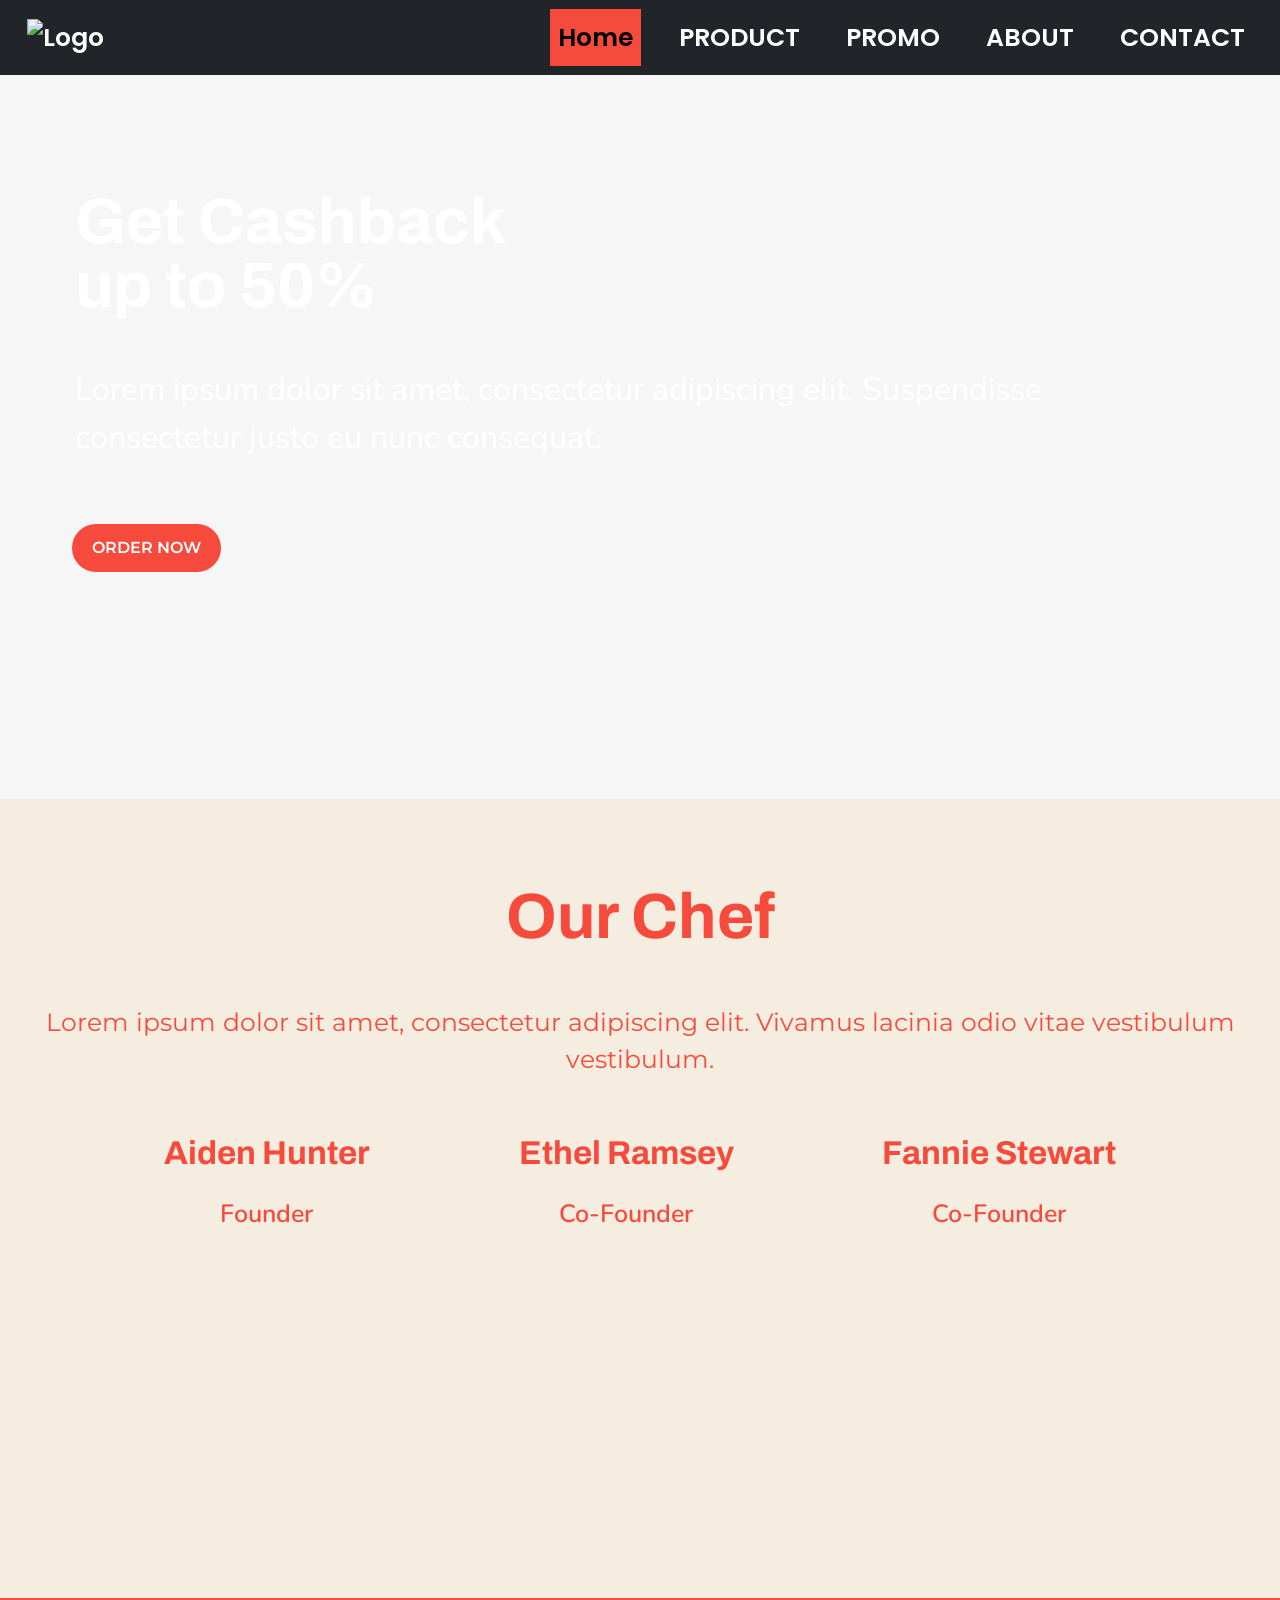
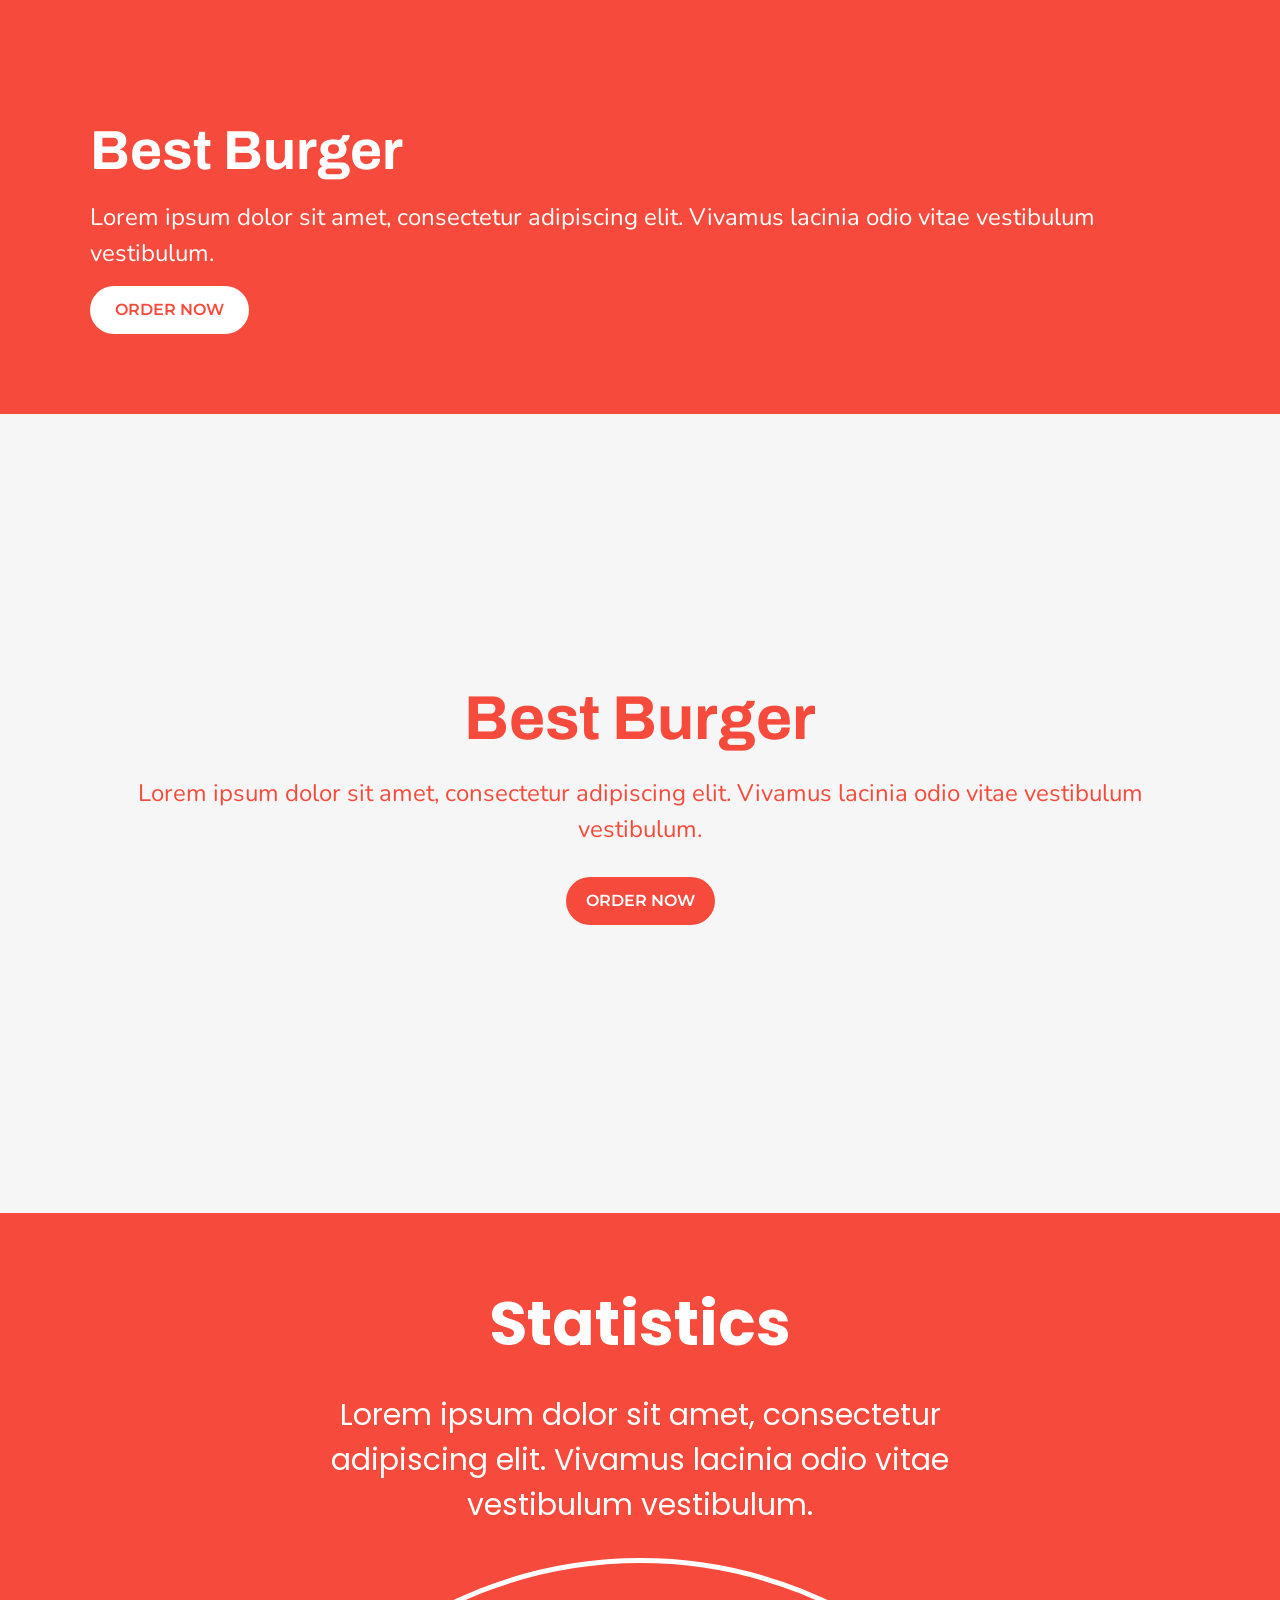
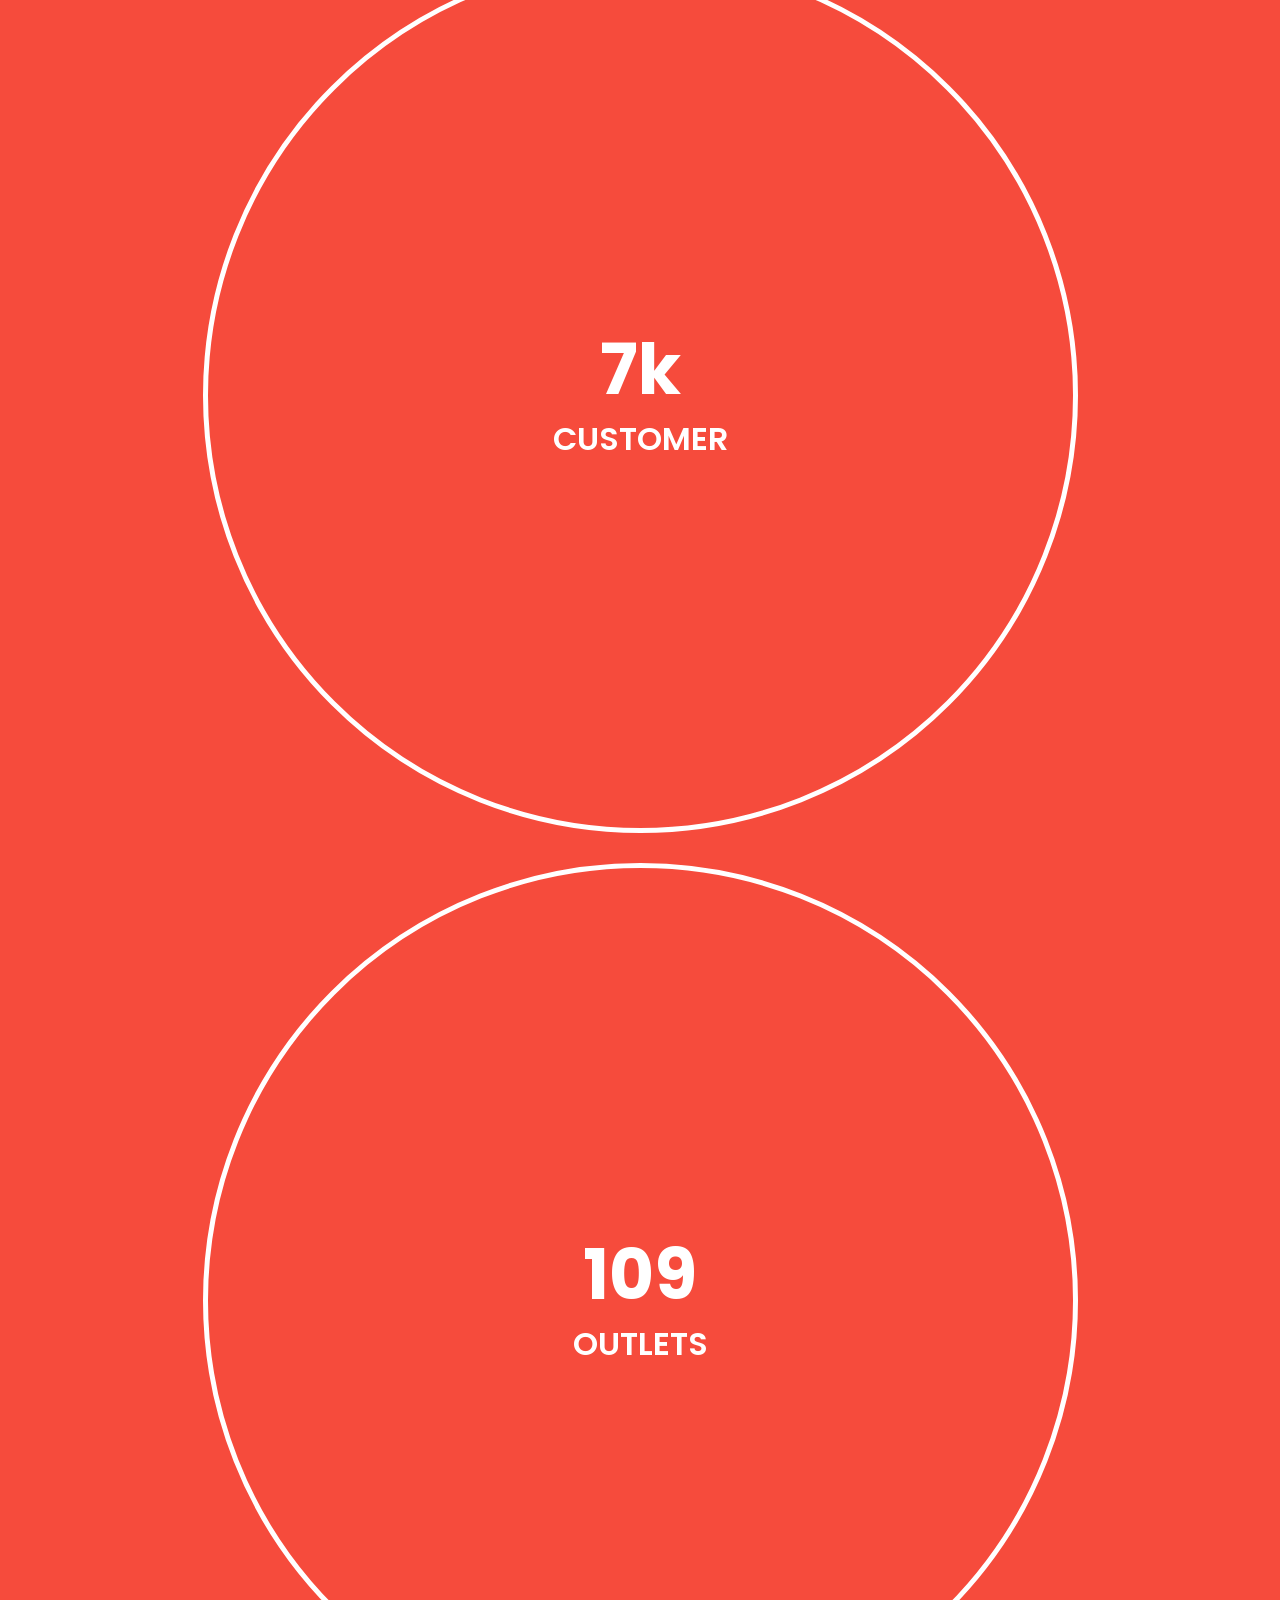
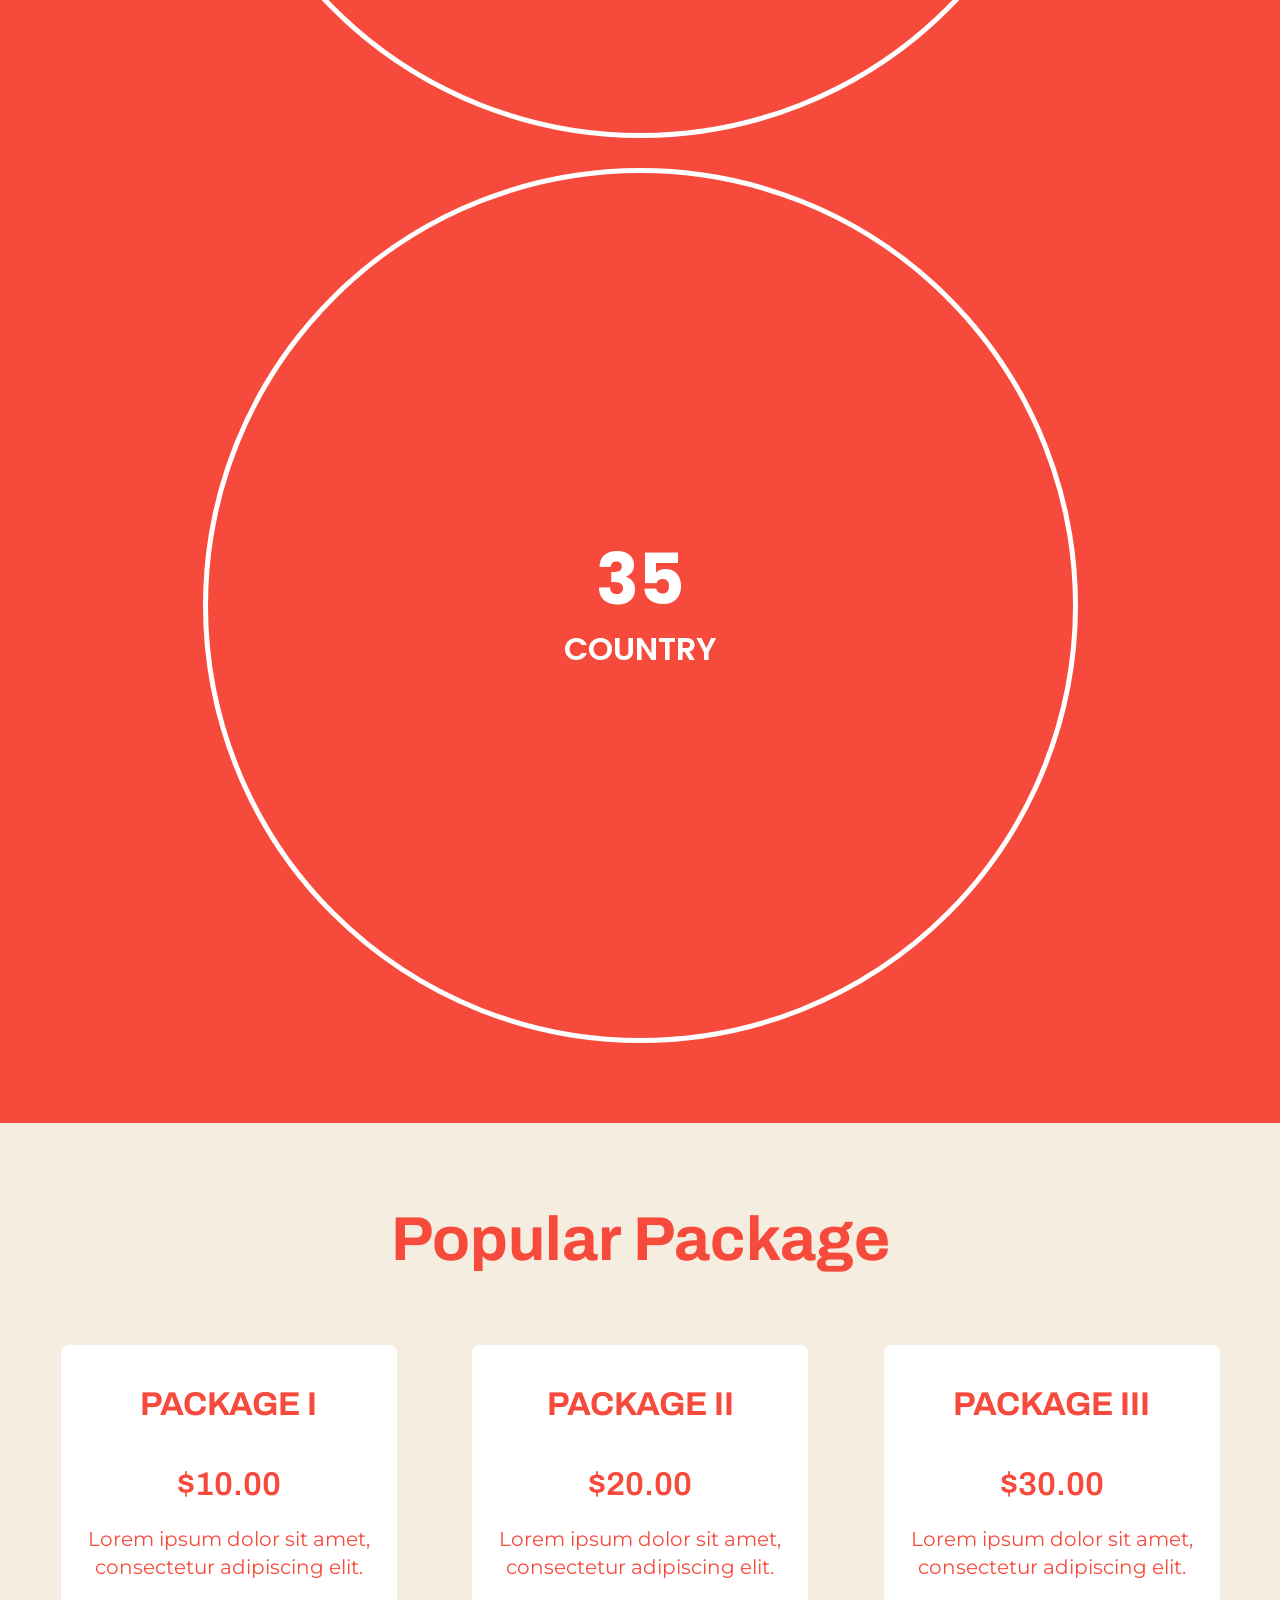
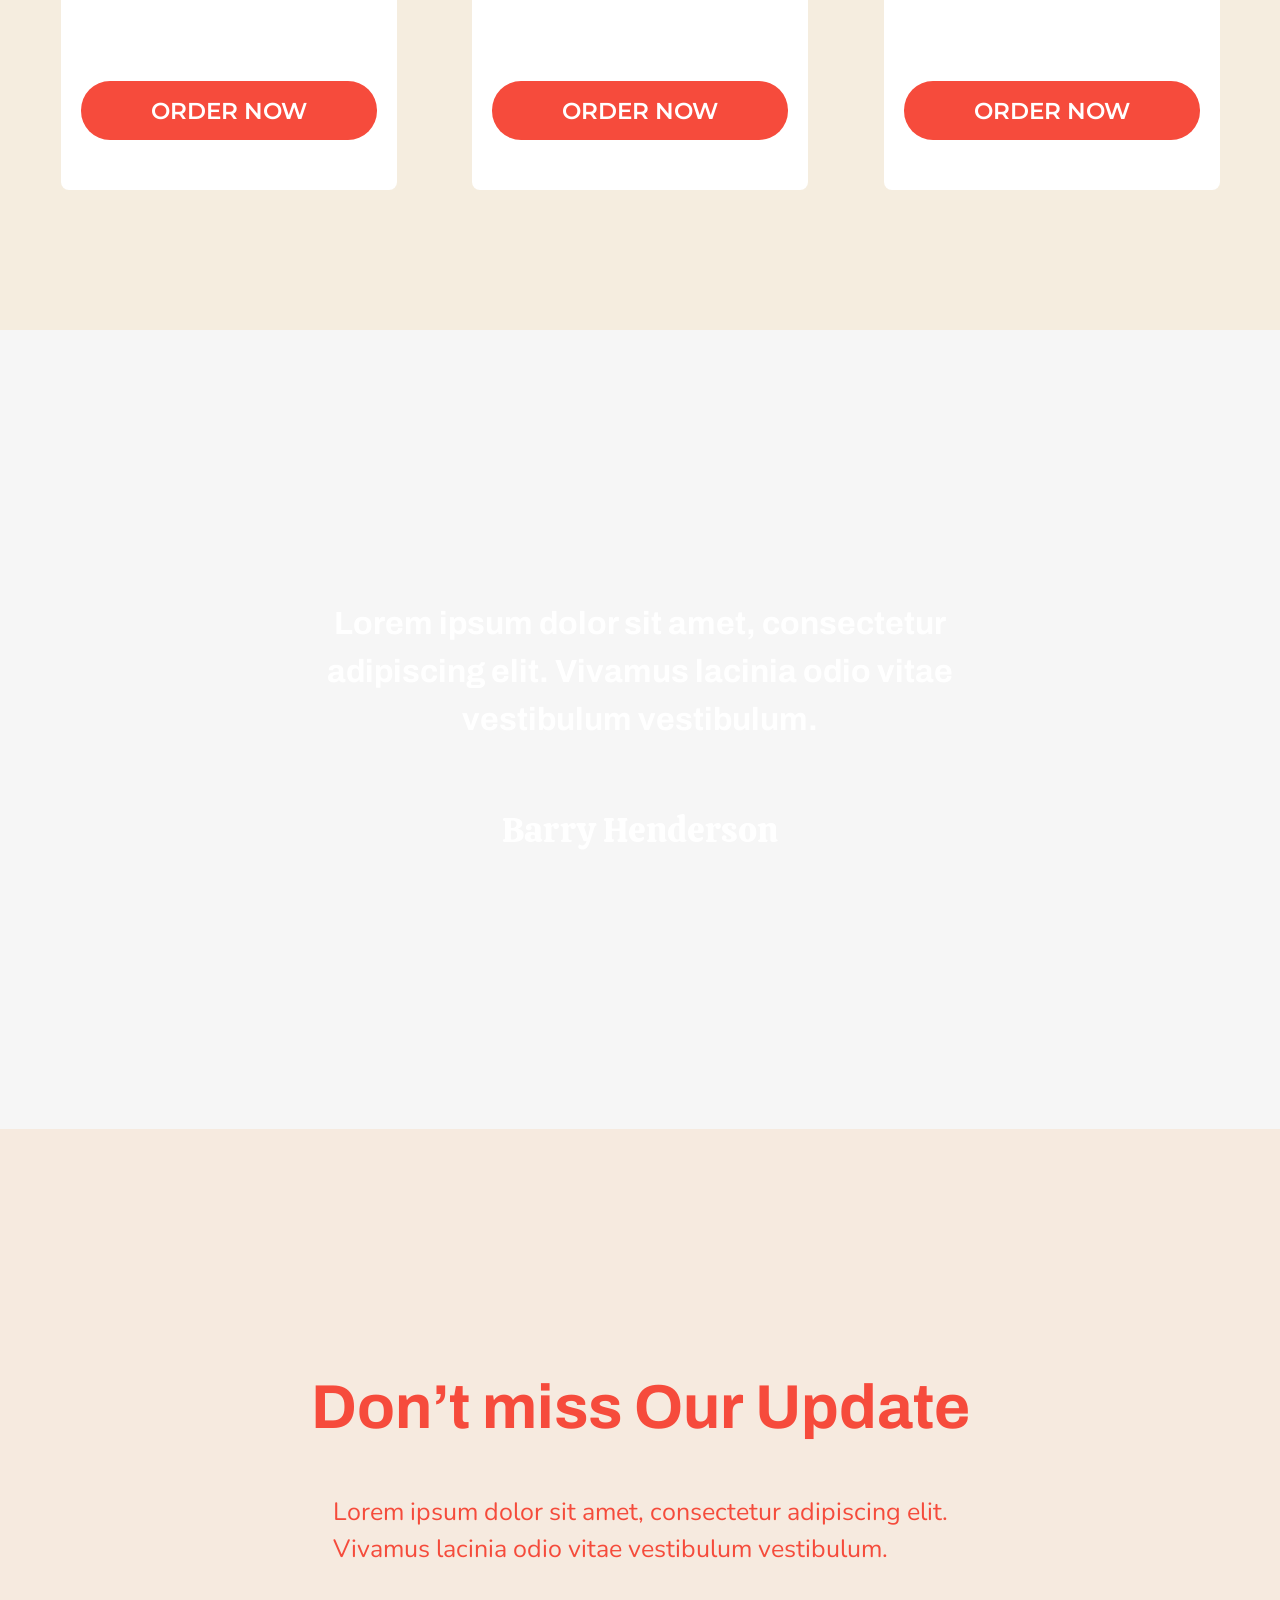
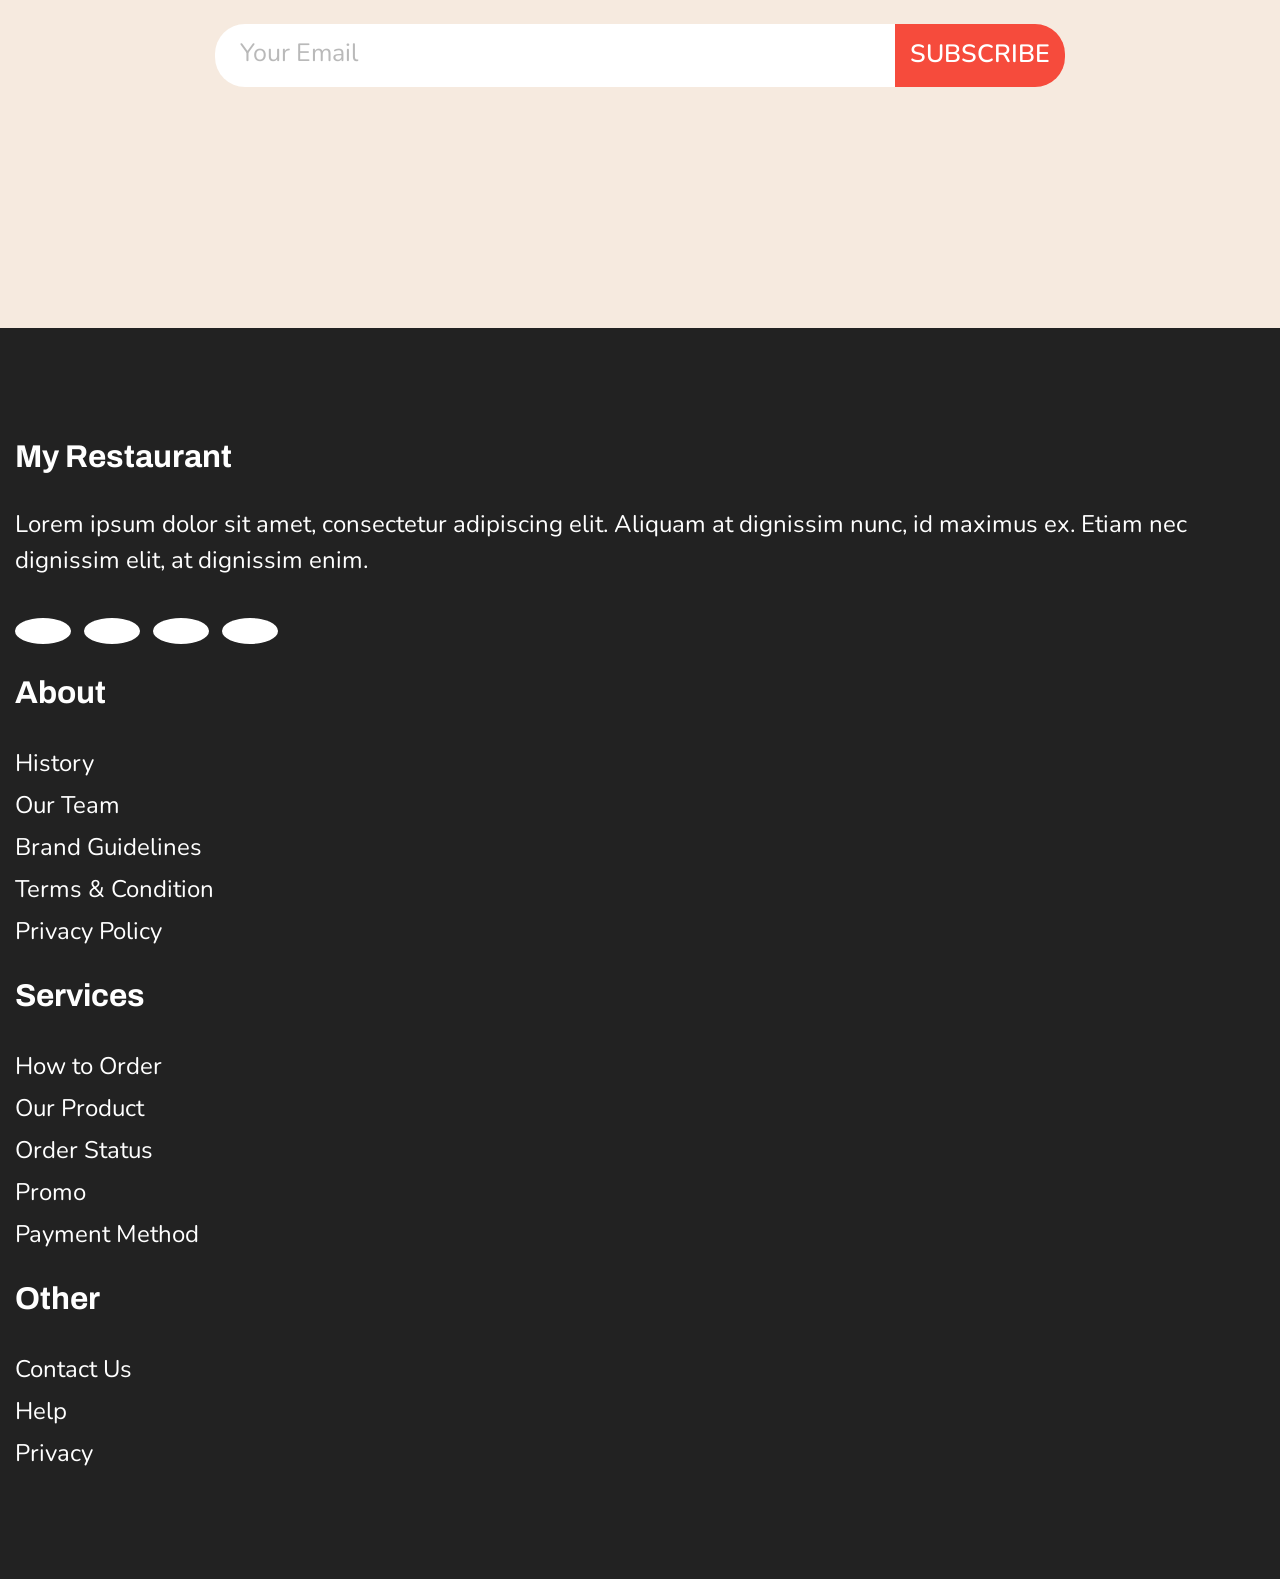
==== index.html @ 69f58023 "product page updated" ====
<!doctype html>
<html lang="en">
  <head>
    <meta charset="UTF-8" />
    <meta name="viewport" content="width=device-width, initial-scale=1.0" />
    <title>Burger</title>

    <!-- font-icon-link -->
    <link rel="preconnect" href="https://fonts.googleapis.com" />
    <link rel="preconnect" href="https://fonts.gstatic.com" crossorigin />
    <link
      href="https://fonts.googleapis.com/css2?family=Poppins:ital,wght@0,100;0,200;0,300;0,400;0,500;0,600;0,700;0,800;0,900;1,100;1,200;1,300;1,400;1,500;1,600;1,700;1,800;1,900&display=swap"
      rel="stylesheet"
    />

    <link rel="preconnect" href="https://fonts.googleapis.com" />
    <link rel="preconnect" href="https://fonts.gstatic.com" crossorigin />
    <link
      href="https://fonts.googleapis.com/css2?family=Nunito:ital,wght@0,200..1000;1,200..1000&display=swap"
      rel="stylesheet"
    />

    <link rel="preconnect" href="https://fonts.googleapis.com" />
    <link rel="preconnect" href="https://fonts.gstatic.com" crossorigin />
    <link
      href="https://fonts.googleapis.com/css2?family=Archivo:ital,wght@0,100..900;1,100..900&display=swap"
      rel="stylesheet"
    />

    <link rel="preconnect" href="https://fonts.googleapis.com" />
    <link rel="preconnect" href="https://fonts.gstatic.com" crossorigin />
    <link
      href="https://fonts.googleapis.com/css2?family=Montserrat:ital,wght@0,100..900;1,100..900&family=Nunito:ital,wght@0,200..1000;1,200..1000&display=swap"
      rel="stylesheet"
    />

    <link rel="preconnect" href="https://fonts.googleapis.com" />
    <link rel="preconnect" href="https://fonts.gstatic.com" crossorigin />
    <link
      href="https://fonts.googleapis.com/css2?family=Calistoga&display=swap"
      rel="stylesheet"
    />

    <link
      rel="stylesheet"
      href="https://cdnjs.cloudflare.com/ajax/libs/font-awesome/7.0.1/css/all.min.css"
      integrity="sha512-2SwdPD6INVrV/lHTZbO2nodKhrnDdJK9/kg2XD1r9uGqPo1cUbujc+IYdlYdEErWNu69gVcYgdxlmVmzTWnetw=="
      crossorigin="anonymous"
      referrerpolicy="no-referrer"
    />
    <link
      href="https://cdn.jsdelivr.net/npm/bootstrap@5.3.8/dist/css/bootstrap.min.css"
      rel="stylesheet"
      integrity="sha384-sRIl4kxILFvY47J16cr9ZwB07vP4J8+LH7qKQnuqkuIAvNWLzeN8tE5YBujZqJLB"
      crossorigin="anonymous"
    />

    <link rel="stylesheet" href="style.css" />
  </head>

  <body>
    <div class="header-area container-fluid">
      <div class="header-text">
        <nav class="navbar bg-dark navbar-expand-lg w-100">
          <div class="container-fluid">
            <a class="navbar-brand" href="#">
              <div class="logo">
                <img src="img/logo.jpg" alt="Logo" class="img-fluid" />
              </div>
            </a>
            <button
              class="navbar-toggler"
              type="button"
              data-bs-toggle="collapse"
              data-bs-target="#navbarSupportedContent"
              aria-controls="navbarSupportedContent"
              aria-expanded="false"
              aria-label="Toggle navigation"
            >
              <span class="navbar-toggler-icon"></span>
            </button>
            <div class="collapse navbar-collapse" id="navbarSupportedContent">
              <ul class="navbar-nav ms-auto mb-2 mb-lg-0">
                <li class="nav-item">
                  <a
                    class="nav-link active"
                    aria-current="page"
                    href="index.html"
                    >Home</a
                  >
                </li>
                <li class="nav-item">
                  <a class="nav-link" href="product.html">PRODUCT</a>
                </li>
                <li class="nav-item">
                  <a class="nav-link" href="#">PROMO</a>
                </li>
                <li class="nav-item">
                  <a class="nav-link" href="about.html">ABOUT</a>
                </li>
                <li class="nav-item">
                  <a class="nav-link" href="contact.html">CONTACT</a>
                </li>
              </ul>
            </div>
          </div>
        </nav>
      </div>

      <div class="banner-content">
        <h1 class="btext">
          Get Cashback <br />
          up to 50%
        </h1>
        <p class="ptext">
          Lorem ipsum dolor sit amet, consectetur adipiscing elit. Suspendisse
          consectetur justo eu nunc consequat.
        </p>
        <a href="#" class="btn"><button>ORDER NOW</button></a>
      </div>
    </div>

    <div class="our-section">
      <h2 class="h2-text">Our Chef</h2>
      <p class="utext">
        Lorem ipsum dolor sit amet, consectetur adipiscing elit. Vivamus lacinia
        odio vitae vestibulum vestibulum.
      </p>
      <div class="our-space">
        <div class="writing">
          <img src="img/1.jpg" alt="" class="img-fluid" />
          <h3 class="h3-text">Aiden Hunter</h3>
          <p class="p-col">Founder</p>
        </div>
        <div class="writing">
          <img src="img/2.jpg" alt="" class="img-fluid" />
          <h3 class="h3-text">Ethel Ramsey</h3>
          <p class="p-col">Co-Founder</p>
        </div>
        <div class="writing">
          <img src="img/3.jpg" alt="" class="img-fluid" />
          <h3 class="h3-text">Fannie Stewart</h3>
          <p class="p-col">Co-Founder</p>
        </div>
      </div>
    </div>

    <div class="burger-section1">
      <div class="container">
        <div class="burger-image">
          <img class="burger-img" src="img/sideburger.jpg" alt="" />
        </div>

        <div class="burger-content">
          <h4 class="burger-text1">Best Burger</h4>
          <p class="burger-text2">
            Lorem ipsum dolor sit amet, consectetur adipiscing elit. Vivamus
            lacinia odio vitae vestibulum vestibulum.
          </p>
          <button class="btn-burger">ORDER NOW</button>
        </div>
      </div>
    </div>

    <div class="burger-section2">
      <div class="container">
        <div class="burger-content">
          <h4 class="burger-t1">Best Burger</h4>
          <p class="burger-t2">
            Lorem ipsum dolor sit amet, consectetur adipiscing elit. Vivamus
            lacinia odio vitae vestibulum vestibulum.
          </p>
          <a href="#"><button class="btn-bug">ORDER NOW</button></a>
        </div>
        <div class="burger-image2">
          <img
            class="burger-img"
            src="img/sideburger.jpg"
            alt=""
            class="img-fluid"
          />
        </div>
      </div>
    </div>

    <div class="statistics-area">
      <h2 class="st-text">Statistics</h2>
      <p class="statext">
        Lorem ipsum dolor sit amet, consectetur adipiscing elit. Vivamus lacinia
        odio vitae vestibulum vestibulum.
      </p>
      <div class="st-box">
        <div class="st1">
          <h4 class="stext-1">7k</h4>
          <h5 class="stext-2">CUSTOMER</h5>
        </div>
        <div class="st1">
          <h4 class="stext-1">109</h4>
          <h5 class="stext-2">OUTLETS</h5>
        </div>
        <div class="st1">
          <h4 class="stext-1">35</h4>
          <h5 class="stext-2">COUNTRY</h5>
        </div>
      </div>
    </div>

    <div class="popular-area">
      <h4 class="po-text">Popular Package</h4>
      <div class="package">
        <div class="package1">
          <h5 class="pa-text1">PACKAGE I</h5>
          <img class="pa-img" src="img/burger1.jpg" alt="" class="img-fluid" />
          <h5 class="pa-text2">$10.00</h5>
          <p class="pa-text3">
            Lorem ipsum dolor sit amet,<br />
            consectetur adipiscing elit.
          </p>
          <a href="#"><button class="btn-pa">ORDER NOW</button></a>
        </div>
        <div class="package1">
          <h5 class="pa-text1">PACKAGE II</h5>
          <img class="pa-img" src="img/burger1.jpg" alt="" class="img-fluid" />
          <h5 class="pa-text2">$20.00</h5>
          <p class="pa-text3">
            Lorem ipsum dolor sit amet,<br />
            consectetur adipiscing elit.
          </p>
          <a href="#"><button class="btn-pa">ORDER NOW</button></a>
        </div>
        <div class="package1">
          <h5 class="pa-text1">PACKAGE III</h5>
          <img class="pa-img" src="img/burger1.jpg" alt="" class="img-fluid" />
          <h5 class="pa-text2">$30.00</h5>
          <p class="pa-text3">
            Lorem ipsum dolor sit amet,<br />
            consectetur adipiscing elit.
          </p>
          <a href="#"><button class="btn-pa">ORDER NOW</button></a>
        </div>
      </div>
    </div>

    <div class="article-area">
      <p class="art-text1">
        Lorem ipsum dolor sit amet, consectetur<br />
        adipiscing elit. Vivamus lacinia odio vitae<br />
        vestibulum vestibulum.
      </p>
      <h4 class="art-text2">Barry Henderson</h4>
    </div>

    <div class="our-update">
      <h4 class="our-text1">Don’t miss Our Update</h4>
      <p class="our-text2">
        Lorem ipsum dolor sit amet, consectetur adipiscing elit.<br />
        Vivamus lacinia odio vitae vestibulum vestibulum.
      </p>
      <form action="">
        <input class="input1" type="text" placeholder="Your Email" required />
        <input class="input2" type="submit" value="SUBSCRIBE" />
      </form>
    </div>

    <div class="footer-area">
      <div class="footer">
        <div class="footer-title">
          <h5 class="h5-ti">My Restaurant</h5>
          <p class="p-ti">
            Lorem ipsum dolor sit amet, consectetur adipiscing elit. Aliquam at
            dignissim nunc, id maximus ex. Etiam nec dignissim elit, at
            dignissim enim.
          </p>
          <div class="icon">
            <a href="https://www.instagram.com">
              <i class="fa-brands fa-instagram fa-icon"></i
            ></a>
            <a href="https://www.facebook.com">
              <i class="fa-brands fa-facebook-f fa-icon"></i
            ></a>
            <a href="https://www.twitter.com">
              <i class="fa-brands fa-twitter fa-icon"></i
            ></a>
            <a href="https://www.whatsapp.com">
              <i class="fa-brands fa-whatsapp fa-icon"></i
            ></a>
          </div>
        </div>
        <div class="footer-about">
          <h5 class="h5-ti">About</h5>
          <div class="list">
            <a class="a-text" href="#">History</a>
            <a class="a-text" href="#">Our Team</a>
            <a class="a-text" href="#">Brand Guidelines</a>
            <a class="a-text" href="#">Terms & Condition</a>
            <a class="a-text" href="#">Privacy Policy</a>
          </div>
        </div>
        <div class="footer-service">
          <h5 class="h5-ti">Services</h5>
          <div class="list">
            <a class="a-text" href="#">How to Order</a>
            <a class="a-text" href="#">Our Product</a>
            <a class="a-text" href="#">Order Status</a>
            <a class="a-text" href="#">Promo</a>
            <a class="a-text" href="#">Payment Method</a>
          </div>
        </div>
        <div class="footer-other">
          <h5 class="h5-ti">Other</h5>
          <div class="list">
            <a class="a-text" href="#">Contact Us</a>
            <a class="a-text" href="#">Help</a>
            <a class="a-text" href="#">Privacy</a>
          </div>
        </div>
      </div>
    </div>

    <script
      src="https://cdn.jsdelivr.net/npm/bootstrap@5.3.8/dist/js/bootstrap.bundle.min.js"
      integrity="sha384-FKyoEForCGlyvwx9Hj09JcYn3nv7wiPVlz7YYwJrWVcXK/BmnVDxM+D2scQbITxI"
      crossorigin="anonymous"
    ></script>
  </body>
</html>
---- style.css ----
* {
margin: 0px;
padding: 0px;
clear: both;
box-sizing: border-box;
}
a {
text-decoration: none;
}
html {
font-size: 16px;
}
body {
font-family: "Archivo", sans-serif;
}
.header-text {
width: 100%;
margin: 0;
background: rgba(0, 0, 0, 1);
position: fixed;
top: 0;
left: 0;
width: 100%;
z-index: 999;
}
.container {
display: flex;
justify-content: space-between;
align-items: center;
max-width: 90%;
margin: auto;
flex-wrap: wrap;
}
.header-text .container .logo {
padding: 15px 0;
}
.header-text .container .logo img {
max-height: 75px;
width: auto;
}
.header-area {
background-image: url(img/banner.jpg);
min-height: 799px;
background-repeat: no-repeat;
background-size: cover;
background-position: center;
padding-bottom: 100px;
}
.navbar-nav .nav-link.active,
.navbar-nav .nav-link.show,
.navbar-toggler {
background-color: #f64b3c;
}
.navbar-nav .nav-link.active:hover,
.navbar-nav .nav-link:hover {
color: #fff;
}
.nav-item {
margin: 0 15px;
}
.logo img {
height: 55px;
width: auto;
}
.navbar {
display: flex;
gap: 40px;
}

.navbar a {
text-decoration: none;
color: #ffffff;
font-size: 25px;
font-weight: 600;
font-family: "Poppins", sans-serif;
padding: 10px 15px;
transition: 0.3s;
}
.navbar a:hover {
background-color: #f64b3c;
}

.btext {
/* font-size: clamp(3rem, 5vw, 5rem); */
font-size: 4rem;
color: #ffffff;
font-weight: 700;
font-family: "Archivo", sans-serif;
line-height: 1;
padding-top: 90px;
}
.ptext {
padding-top: 40px;
padding-bottom: 40px;
font-size: 32px;
color: #ffffff;
font-weight: 400;
font-family: "Nunito";
width: 100%;
}

/* .btn button {
background-color: #f54b3b;
border: none;
} */

.btn button {
background-color: #f64b3c;
border: none;
border-radius: 32px;
color: #ffffff;
font-size: 1rem;
font-weight: 600;
font-family: "Montserrat", sans-serif;
max-width: 332px;
/* height: 65px; */
padding: 12px 20px;
cursor: pointer;
margin-left: -1pc;
}

.btn button:hover {
background-color: #98190d;
/* box-shadow: 0 8px 20px rgba(246, 75, 60, 0.4); */
}
.banner-content {
width: 90%;
margin: auto;
padding-top: 100px;
}
/* our-section-start */
.our-section {
background-color: #f5eddf;
padding: 80px 15px;
background-image: url(img/ourchef.jpg);
background-repeat: no-repeat;
min-height: 799px;
background-size: contain;
background-position: center;
box-sizing: border-box;
}
.our-space {
display: flex;
justify-content: space-evenly;
flex-wrap: wrap;
}
.h2-text {
color: #f64b3c;
font-size: 64px;
text-align: center;
font-weight: 700;
font-family: "Archivo", sans-serif;
}
.utext {
color: #f64b3c;
text-align: center;
font-size: 25px;
font-weight: 400;
font-family: "Montserrat", sans-serif;
width: 100%;
margin: auto;
padding-top: 40px;
padding-bottom: 40px;
}

.users {
display: flex;
justify-content: space-evenly;
padding-top: 50px;
}

.users img {
width: 200px;
height: 200px;
border-radius: 50%;
object-fit: cover;
}
.writing {
display: flex;
flex-direction: column;
text-align: center;
}
.h3-text {
font-size: 33px;
color: #f64b3c;
padding-top: 15px;
padding-bottom: 15px;
font-weight: 700;
font-family: "Archivo", sans-serif;
}
.p-col {
color: #f64b3c;
font-size: 25px;
font-weight: 600;
font-family: "Nunito", sans-serif;
}
/* our-section-end */

/* burger-section1-area-start */
.burger-section1 {
background-color: #f64b3c;
padding: 80px 15px;
}

/* container fix */
.burger-section1 .container {
display: flex;
align-items: center;
justify-content: space-between;
gap: 40px;
flex-wrap: wrap;
}

/* image */
.burger-image {
flex: 1 1 50%;
display: flex;
justify-content: center;
}

.burger-img {
width: 100%;
max-width: 450px;
border-radius: 50%;
object-fit: cover;
}

/* content */
.burger-content {
flex: 1 1 50%;
text-align: left;
}

/* heading */
.burger-text1 {
color: #ffffff;
font-size: 55px;
font-weight: 700;
font-family: "Archivo", sans-serif;
}

/* paragraph */
.burger-text2 {
font-size: 24px;
color: #ffffff;
font-family: "Nunito", sans-serif;
margin: 15px 0;
}

/* button */
.btn-burger {
color: #f64b3c;
background-color: #ffffff;
border: none;
border-radius: 32px;
font-size: 1rem;
font-weight: 600;
font-family: "Montserrat", sans-serif;
padding: 12px 25px;
cursor: pointer;
}

.btn-burger:hover {
background-color: #e9dcdc;
}

/* burger-section1-area-end */

/* burger-section2-area-start */
.burger-img2 {
height: 70%;
display: block;
width: 330px;
height: 330px;
border-radius: 50%;
object-fit: cover;
}
.burger-section2 {
padding: 80px 15px;
display: flex;
justify-content: center;
align-items: center;
min-height: 799px; /* 🔥 full screen height */
height: auto;
background-image: url(img/burger-banner.jpg);
background-repeat: no-repeat;
background-size: cover; /* 🔥 most important */
background-position: center;
box-sizing: border-box;
flex-wrap: wrap;
}
.burger-section2,
.container {
flex-direction: column;
flex-wrap: nowrap;
}
.burger-image2 {
flex: 1;
display: flex;
justify-content: center;
}
.burger-content {
flex: 1;
}
.burger-t1 {
color: #f64b3c;
font-size: clamp(32px, 6vw, 62px);
font-weight: 700;
font-family: "Archivo", sans-serif;
text-align: center;
}
.burger-t2 {
color: #f64b3c;
font-size: 24px;
font-weight: 400;
font-family: "Nunito", sans-serif;
padding-top: 10px;
padding-bottom: 10px;
text-align: center;
}
.btn-bug {
border: none;
border-radius: 32px;
font-size: 1rem;
font-weight: 600;
color: #ffffff;
background-color: #f64b3c;
font-family: "Montserrat", sans-serif;
max-width: 322px;
max-height: 65px;
cursor: pointer;
display: block;
margin: 20px auto;
padding: 12px 20px;
}
.btn-bug:hover {
background-color: #98190d;
}
/* burger-section2-area-start */

/* Statistics-area-start */

/* Statistics-area-end */
.statistics-area {
background-color: #f64b3c;
padding: 80px 15px;
box-sizing: border-box;
}

.st-text {
color: #ffffff;
font-size: clamp(32px, 6vw, 62px);
text-align: center;
font-weight: 700;
line-height: 1;
}

.statext {
color: #ffffff;
text-align: center;
font-size: clamp(22px, 2.5vw, 30px);
padding: 30px 0;
max-width: 700px;
margin: auto;
}

/* 🔥 BOX LAYOUT FIX */
.st-box {
display: flex;
flex-wrap: wrap;
justify-content: center;
gap: 30px;
}

/* 🔥 CIRCLE FIX */
.st1 {
border: 5px solid #ffffff;
width: 70%;
/* max-width: 101px; */
aspect-ratio: 1 / 1;
border-radius: 50%;
display: flex;
justify-content: center;
align-items: center;
flex-direction: column;
}

/* 🔥 TEXT FIX */
.stext-1 {
color: #ffffff;
font-size: clamp(30px, 20vw, 70px);
font-weight: 700;
}

.stext-2 {
color: #ffffff;
font-size: clamp(24px, 5vw, 32px);
}
/* popular-area-start */
/* section */
.popular-area {
background-color: #f5eddf;
padding: 80px 15px;
min-height: 799px;
box-sizing: border-box;
height: auto;
}

/* heading */
.po-text {
color: #f64b3c;
font-size: clamp(32px, 6vw, 62px);
text-align: center;
font-weight: 700;
font-family: "Archivo", sans-serif;
}

/* container */
.package {
display: flex;
justify-content: space-evenly;
gap: 30px;
flex-wrap: wrap;
padding: 60px 0;
}

/* card */
.package1 {
transition: all 0.4s cubic-bezier(0.25, 0.8, 0.25, 1);
background: #ffffff;
width: 336px;
height: 445px;
padding: 40px 20px; /* 🔥 equal top-bottom */
border-radius: 8px;
text-align: center;
box-sizing: border-box;

display: flex;
flex-direction: column;
}
.package1:hover {
/* box-shadow: 0 15px 35px rgba(0, 0, 0, 0.15); */
box-shadow: 5px 5px 5px 1px grey;
transform: translateY(-8px);
}
/* reset */
.package1 h5,
.package1 p {
margin: 0;
}

/* text */
.pa-text1,
.pa-text2 {
margin: 8px 0;
font-size: 33px;
color: #f64b3c;
font-family: "Archivo", sans-serif;
}

.pa-text1 {
margin-top: 0; /* 🔥 top clean */
font-weight: 700;
}

.pa-text3 {
font-size: 20px;
color: #f64b3c;
font-family: "Montserrat", sans-serif;
margin: 10px 0;
line-height: 1.4;
padding-top: 20px;
padding-bottom: 20px;
}

/* image */
.pa-img {
width: 90px;
margin: 20px auto;
}

/* button position */
.package1 a {
margin-top: auto;
margin-bottom: 10px; /* 🔥 bottom equal gap */
}

/* button */
.btn-pa {
border: none;
width: 100%;
height: 59px;
border-radius: 29px;
font-size: 23px;
color: #ffffff;
background-color: #f64b3c;
font-family: "Montserrat", sans-serif;
cursor: pointer;
font-weight: 600;
}

.btn-pa:hover {
background-color: #98190d;
}
/* popular-area-end */

/* .article-area-start */
.art-text1 {
font-size: clamp(28px, 2.5vw, 40px);
color: #ffffff;
/* letter-spacing: 2px; */
/* line-height: 25px; */
text-align: center;
font-weight: 700;
font-family: "Archivo", sans-serif;
}
.art-text2 {
font-size: clamp(35px, 2.5vw, 50px);
color: #ffffff;
padding-top: 50px;
font-weight: 400;
font-family: "Calistoga", serif;
}
.article-area {
flex-direction: column;
background-image: url(img/banner2.jpg);
background-repeat: no-repeat;
height: 799px;
background-repeat: no-repeat;
background-size: cover;
background-position: center;
display: flex;
justify-content: center;
align-items: center;
flex-direction: column;
box-sizing: border-box;
padding: 0px 15px;
}
/* article-area-end */

/* our update-area-end */
.our-update {
background-color: #f6eadf;
/* text-align: center; */
height: 799px;
box-sizing: border-box;
display: flex;
flex-direction: column;
justify-content: center;
/* flex-wrap: wrap; */
align-items: center;
background-image: url(img/ourupdate.jpg);
background-repeat: no-repeat;
background-size: contain;
background-position: center;
padding: 0 15px;
}
.our-text1 {
font-size: clamp(32px, 6vw, 62px);
color: #f64b3c;
font-weight: 700;
font-family: "Archivo", sans-serif;
}
.our-text2 {
font-size: clamp(22px, 2.5vw, 25px);
color: #f54b3b;
padding-top: 40px;
padding-bottom: 40px;
font-weight: 400;
font-family: "Nunito", sans-serif;
}
.our-update form {
display: flex;
align-items: center;
width: 100%;
max-width: 850px;
}
.input2 {
background-color: #f64b3c;
border: none;
color: #ffffff;
/* width: 222px; */
/* max-width: max-content; */
height: 63px;
border-radius: 0px 30px 30px 0px;
font-size: 25px;
font-weight: 400;
font-family: "Nunito", sans-serif;
font-weight: 600;
cursor: pointer;
padding: 10px 15px;
}
.input2:hover {
background-color: #98190d;
}
.input1 {
background-color: #ffffff;
border: none;
border-radius: 30px 0px 0px 30px;
width: 70%;
/* max-width: max-content; */
height: 63px;
outline: none;
box-sizing: border-box;
padding-left: 25px;
flex: 1;
}

.input1::placeholder {
font-size: 25px;
font-weight: 400;
opacity: 0.502;
/* padding: 0px 25px; */
font-family: "Nunito", sans-serif;
}
.input1:valid {
font-size: 25px;
color: #f64b3c;
}
/* popular-area-start */

/* footer area */
.footer-area {
background-color: #222222;
height: auto;
box-sizing: border-box;
display: flex;
align-items: center;
padding: 80px 15px;
}
.footer {
display: flex;
justify-content: space-evenly;
flex-wrap: wrap;
flex-direction: column;
}
.footer-title {
flex: 0.5;
padding: 30px 0px;
}
.h5-ti {
font-size: 31.5px;
color: #ffffff;
font-weight: 700;
font-family: "Archivo", sans-serif;
}
.p-ti {
color: #ffffff;
font-size: 24px;
font-weight: 400;
font-family: "Nunito", sans-serif;
padding-top: 25px;
padding-bottom: 25px;
}
.list {
display: flex;
flex-direction: column;
padding-top: 25px;
padding-bottom: 25px;
line-height: 42px;
}

.fa-icon {
background-color: #ffffff;
border-radius: 50%;
padding: 13px 28px;
font-size: 24px;
color: black;
display: flex;
justify-content: center;
}

/* background-color: #ffffff;
border-radius: 50%;
padding: 10px 8px;
font-size: 24px;
color: black; */

.a-text {
color: #ffffff;
text-decoration: none;
font-size: 24px;
font-weight: 400;
font-family: "Nunito", sans-serif;
}
.footer-about {
display: flex;
flex-direction: column;
line-height: 30px;
}
.footer-service {
display: flex;
flex-direction: column;
line-height: 30px;
}
.footer-other {
display: flex;
flex-direction: column;
line-height: 30px;
}
.icon {
display: flex;
gap: 13px;
}
/* .icon a:hover .fa-icon {
color: #ffffff;
background-color: red;
} */
/* .footer-area-end */
.fa-instagram:hover {
background: linear-gradient(
45deg,
#f09433 0%,
#e6683c 25%,
#dc2743 50%,
#cc2366 75%,
#bc1888 100%
);
color: #ffffff;
}
.fa-facebook-f:hover {
background-color: #1877f2;
color: #ffffff;
}
.fa-twitter:hover {
background-color: #1da1f2;
color: #ffffff;
}
.fa-whatsapp:hover {
background-color: #25d366;
color: #ffffff;
}

/* media-query-start */

@media screen and (min-width: 576px) {
/* .btext {
font-size: 5.75rem;
}
.burger-section2 {
min-height: auto;
padding: 60px 15px;
} */
/* .statistics-area {
padding: 60px 10px;
} */
/*
.st1 {
max-width: 160px;
} */
}
/* Tablet */
@media (min-width: 577px) and (max-width: 991px) {
/* .st1 {
max-width: 220px;
} */
}


/* contact-us */
/* Header */

.banner-content {
color: white;
padding: 100px 0;
}

/* Form Section */
.from-area {
background-color: #f64b3c; /* তোমার original color রাখা হয়েছে */
padding: 80px 15px;
}

/* FORM BOX */
.form-box {
width: 100%;
background: #ffffff; /* 🔥 white card look */
padding: 40px;
border-radius: 20px;
box-shadow: 0 15px 40px rgba(0,0,0,0.1);
}

/* FORM TITLE */
.form-title {
color: #f64b3c; /* 🔥 contrast better */
font-size: 42px;
text-align: center;
font-weight: 700;
font-family: "Archivo", sans-serif;
margin-bottom: 20px;
}

/* INPUT */
.form-control {
padding: 15px;
border-radius: 10px;
border: 3px solid #ddd;
}

/* ============================= */
/* 🔥 REACH OUT DESIGN ADD */
/* ============================= */

.reach-box {
max-width: 500px;
}

/* TITLE */
.reach-title {
font-size: 42px;
font-weight: 700;
color: #ffffff;
margin-bottom: 10px;
}

/* SUBTEXT */
.reach-sub {
color: #ffe5e2;
font-size: 16px;
margin-bottom: 30px;
line-height: 1.6;
}

/* CARD */
.reach-card {
background: rgba(255,255,255,0.15); /* 🔥 glass feel */
padding: 25px 30px;
border-radius: 20px;
margin-bottom: 20px;
backdrop-filter: blur(10px);
transition: 0.3s;
}

/* HOVER */
.reach-card:hover {
transform: translateY(-5px);
background: rgba(255,255,255,0.25);
}

/* TEXT */
.reach-card h5 {
margin: 0;
font-weight: 600;
color: #ffffff;
}

.reach-card p {
margin: 5px 0 0;
color: #ffe5e2;
}

/* ICON */
.icon-circle {
width: 55px;
height: 55px;
background: #ffffff;
border-radius: 50%;
display: flex;
justify-content: center;
align-items: center;
}

.icon-circle i {
color: #f64b3c;
font-size: 20px;
}

/* MOBILE FIX */
@media (max-width: 991px) {
.form-box {
margin-bottom: 30px;
}

.reach-box {
text-align: center;
margin: auto;
}
}
/* Map */
.map-area {
width: 100%;
}

.map-area iframe {
width: 100%;
height: 400px;
border: 0;
display: block;
}

/* about-section */
/* SECTION BACKGROUND */
.about-section {
background-color: #c02819;
padding: 100px 15px;
}

/* IMAGE */
.about-img img {
width: 100%;
border-radius: 20px;
object-fit: cover;
}

/* CONTENT */
.about-content {
color: #fff;
padding: 20px 40px;
}

/* TITLE */
.about-title {
font-size: 48px;
font-weight: 800;
line-height: 1.2;
margin-bottom: 20px;
font-family: "Archivo", sans-serif;
}

/* YELLOW LINE */
.line {
width: 80px;
height: 4px;
background: #fbbf24;
margin-bottom: 25px;
}

/* TEXT */
.about-text {
color: #ccc;
font-size: 16px;
line-height: 1.7;
margin-bottom: 30px;
}

/* SIGNATURE */
.signature {
font-family: "Brush Script MT", cursive;
font-size: 30px;
margin-bottom: 5px;
}

/* CEO TEXT */
.ceo {
font-weight: 600;
font-size: 16px;
}


/* others */
.stats-section {
/* background: #000; */
padding-top: 100px;
}

/* make cards equal height */
.stat-card {
background: #6e1a1a;
border-radius: 16px;
padding: 60px 20px;
height: 100%; /* 🔥 important */
transition: 0.3s;
}

/* spacing perfect */
.row {
align-items: stretch;
}

/* hover */
.stat-card:hover {
transform: translateY(-10px);
box-shadow: 0 15px 40px rgba(255, 193, 7, 0.2);
}
.stat-number {
font-size: 2.5rem;
color: #ffffff;
margin: 0px;
padding: 10px 0px;
}
p.stat-text {
font-size: 1.1rem;
color: #ffffff;
}
.fa-solid {
--fa-style: 900;
font-size: 3rem;
color: #ffffff;
}

/* product-area */
.our-product {
padding: 80px 15px;
}
body {
background: #f6f6f6;
font-family: 'Poppins', sans-serif;
}

/* CARD */
.pizza-card {
background: #fff;
border-radius: 20px;
/* padding-top: 100px; */
position: relative;
box-shadow: 0 15px 35px rgba(0,0,0,0.08);
transition: 0.3s;
overflow: hidden;
position: relative;
padding-top: 150px; /* creates space for image */
}
.pizza-card:hover {
transform: translateY(-8px);
}

/* FLOATING IMAGE */
.pizza-img {
position: absolute;
top: 0px;
left: 50%;
transform: translateX(-50%);
width: 100%;
height: 30vh;
display: flex;
align-items: center;
justify-content: center;
}

.pizza-img img {
width: 100%;
height: 100%;
object-fit: cover;
}

/* SALE BADGE */
.badge-sale {
position: absolute;
top: 20px;
left: 20px;
background: #111;
color: #fff;
padding: 6px 14px;
border-radius: 20px;
font-size: 12px;
}
.badge-sale, .heart {
z-index: 2;
}

/* HEART */
.heart {
position: absolute;
top: 20px;
right: 20px;
color: red;
font-size: 18px;
}

/* CONTENT BOX */
.content {
background: #efe2cf;
margin: 60px 0px 0px;
padding: 25px;
text-align: left;
}

/* STARS */
.stars {
color: #f64b3c;
margin-bottom: 10px;
}

/* TEXT */
h5 {
font-weight: 600;
margin-bottom: 5px;
}

p {
font-size: 14px;
color: #666;
margin-bottom: 15px;
}

/* BOTTOM */
.bottom {
display: flex;
justify-content: space-between;
align-items: center;
}

/* PRICE */
.old {
text-decoration: line-through;
color: #999;
margin-right: 5px;
}

.new {
color: #f64b3c;
font-weight: 600;
font-size: 18px;
}

/* CART BUTTON */
.cart {
background: #f64b3c;
border: none;
width: 45px;
height: 45px;
border-radius: 50%;
color: #000;
display: flex;
align-items: center;
justify-content: center;
}
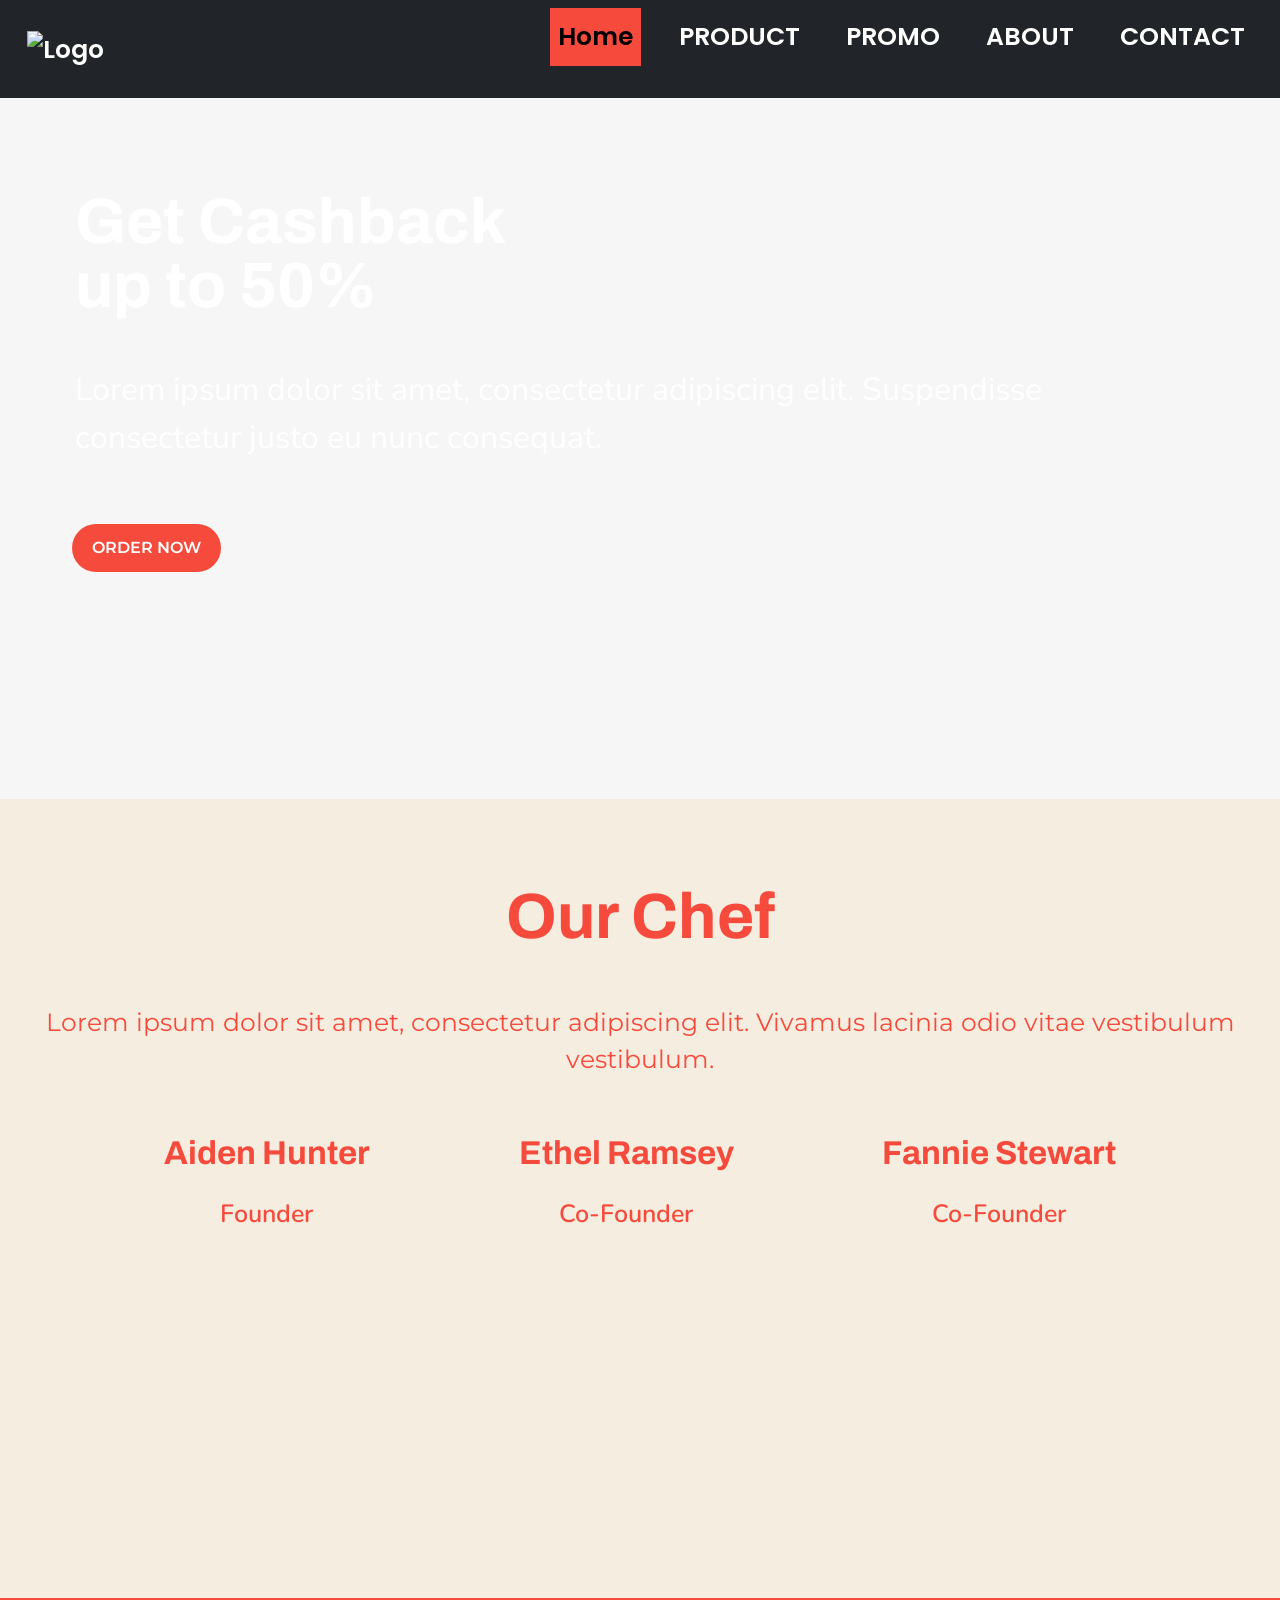
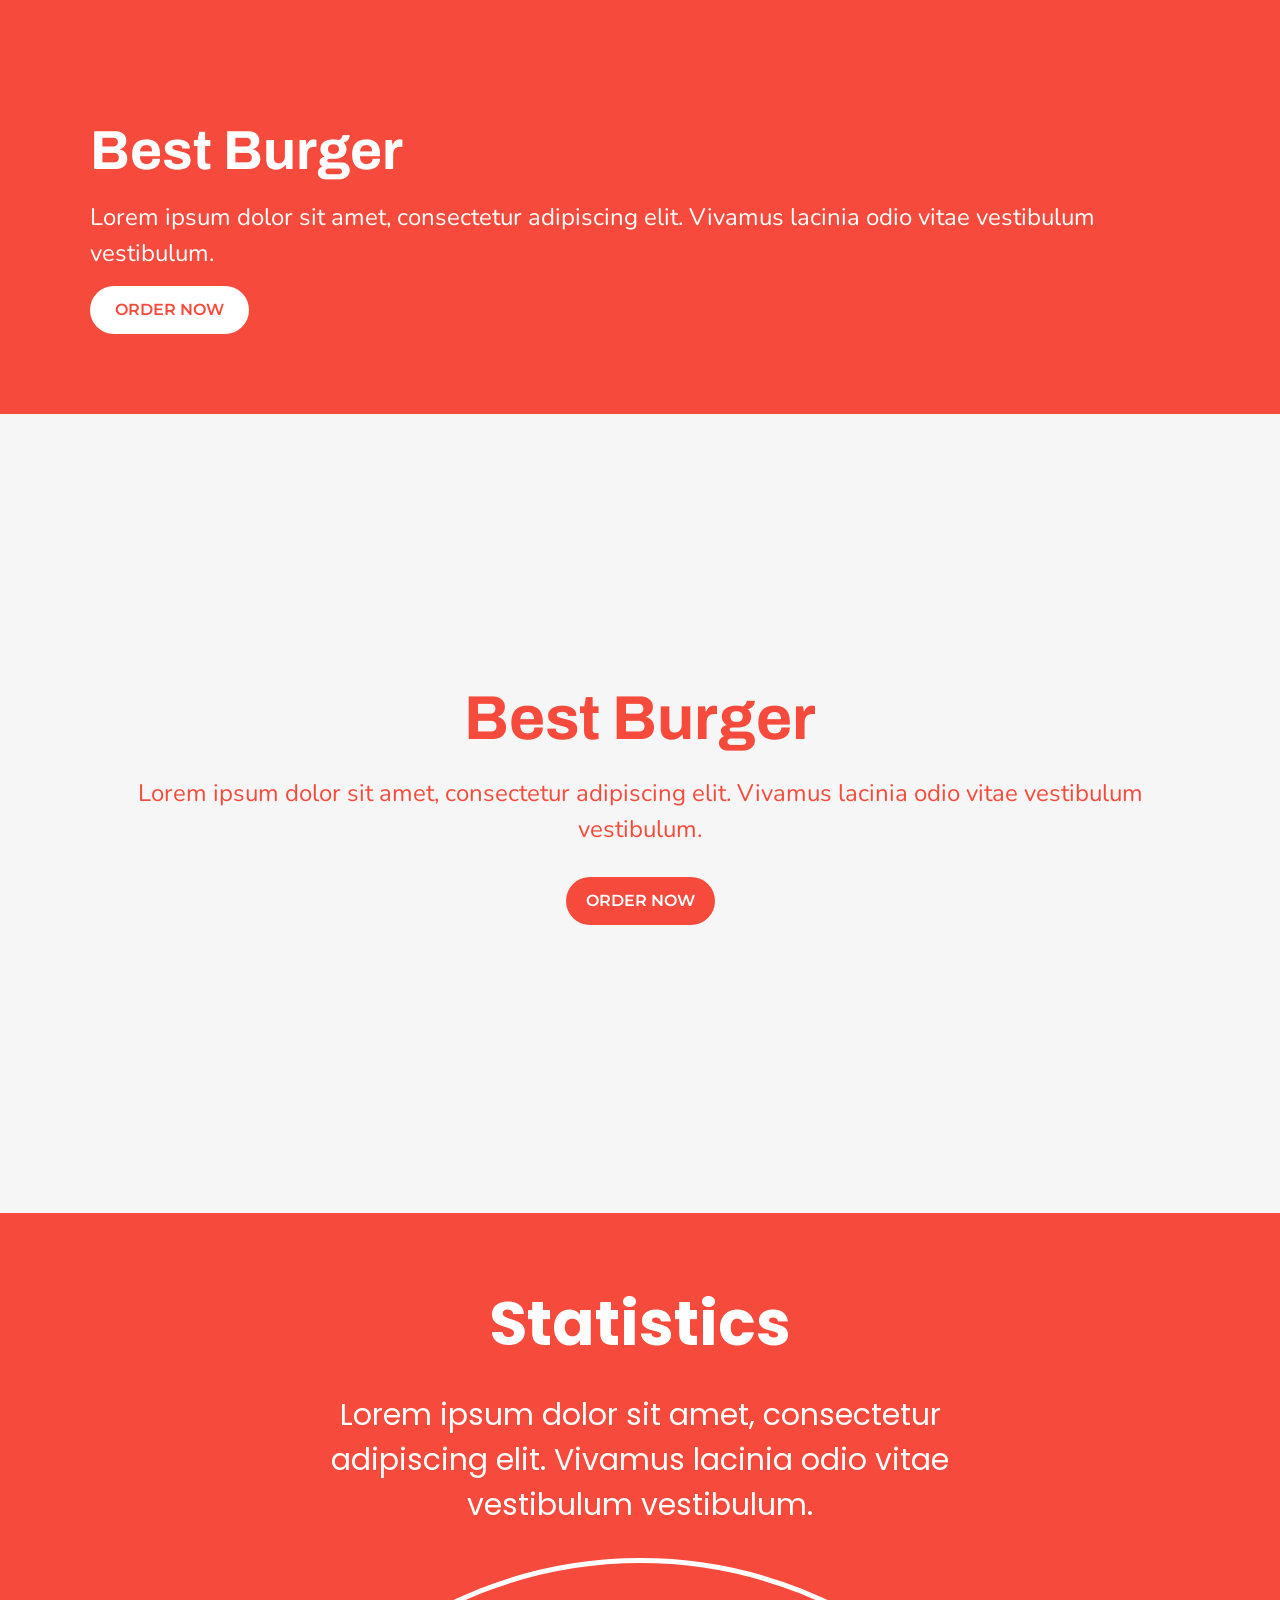
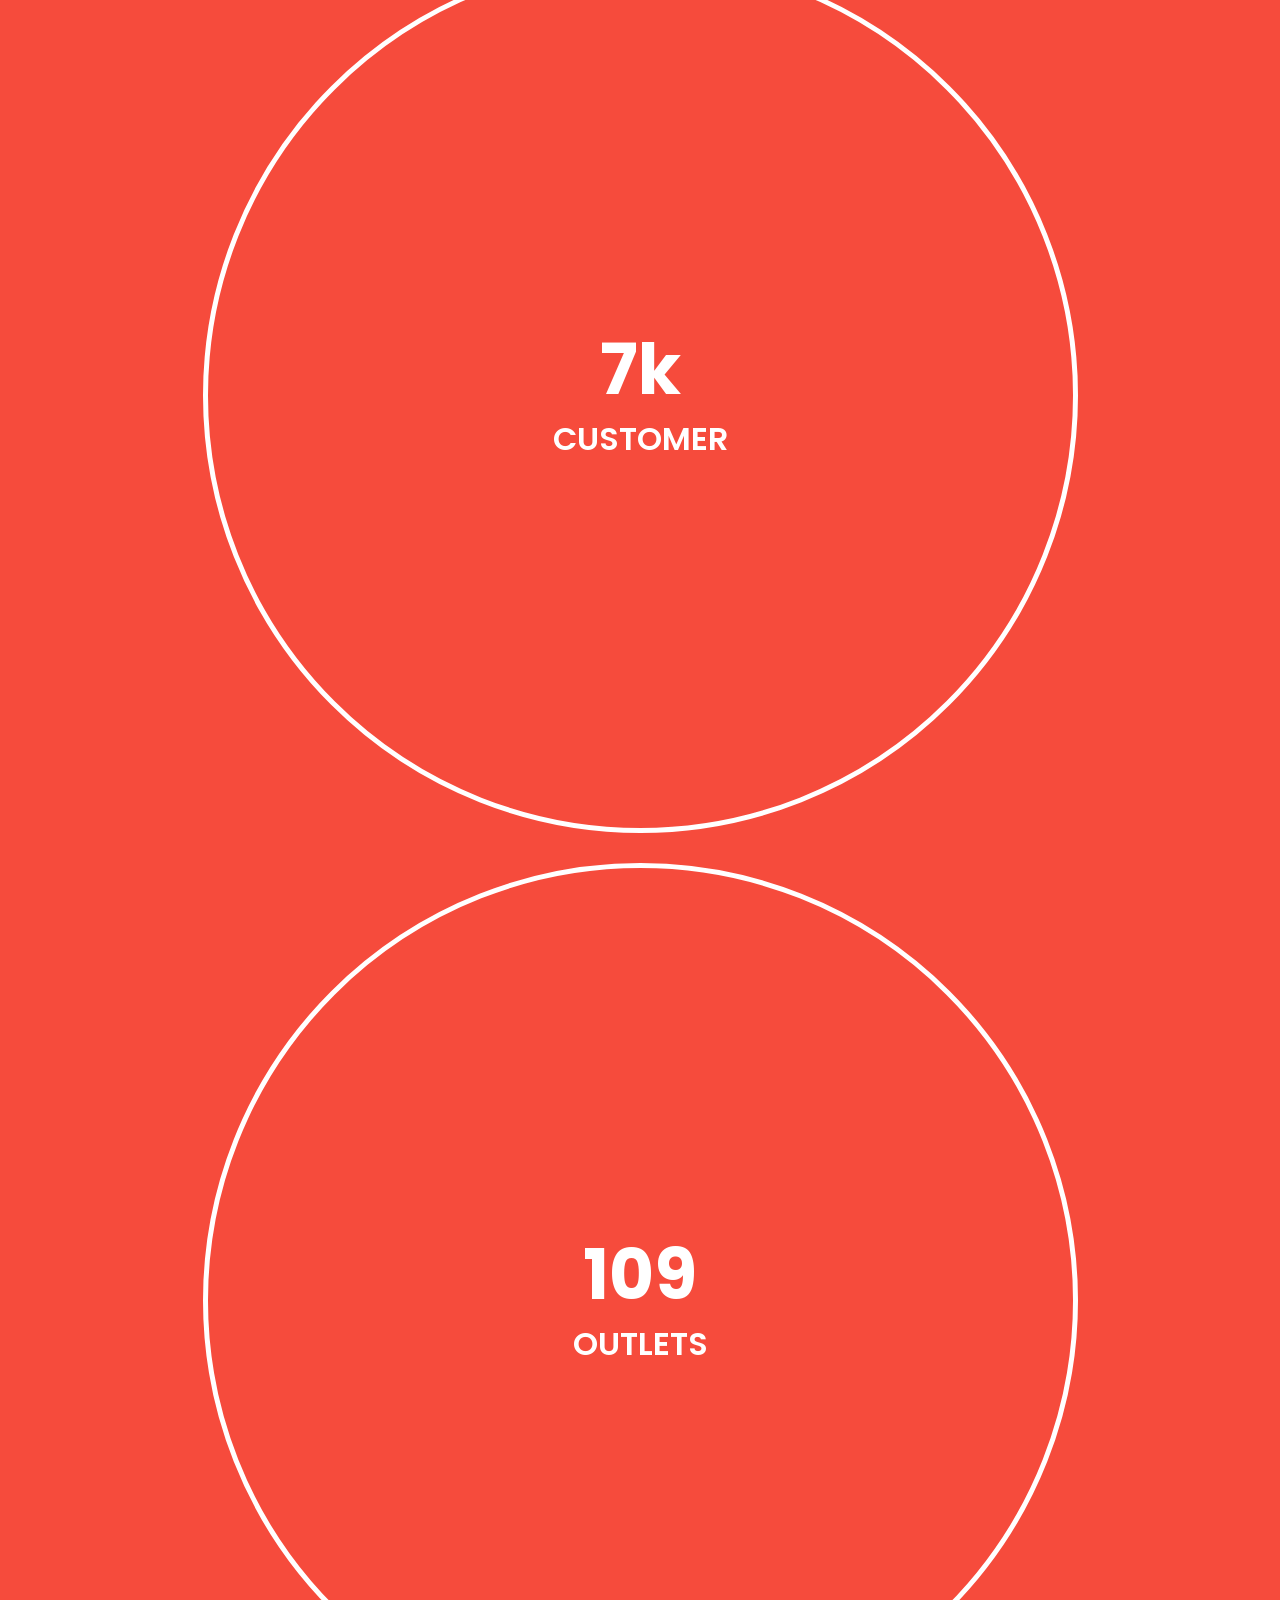
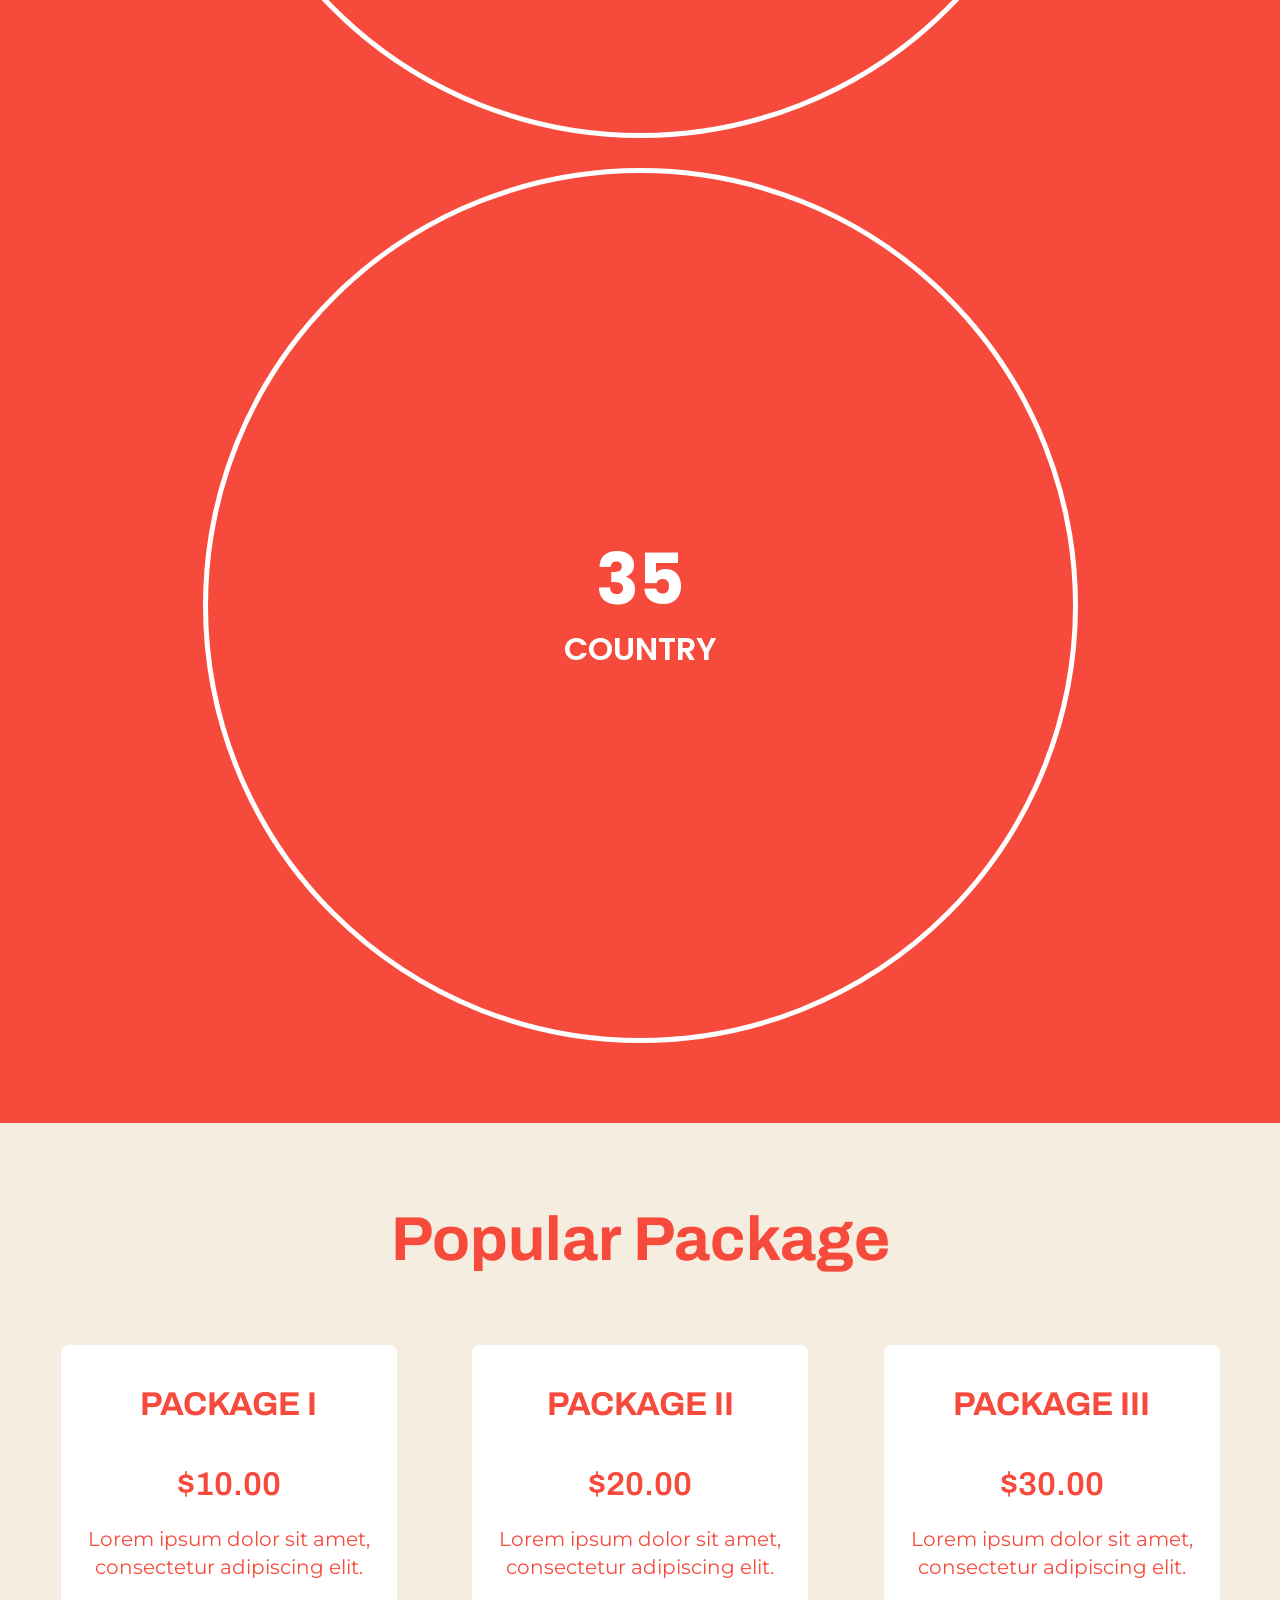
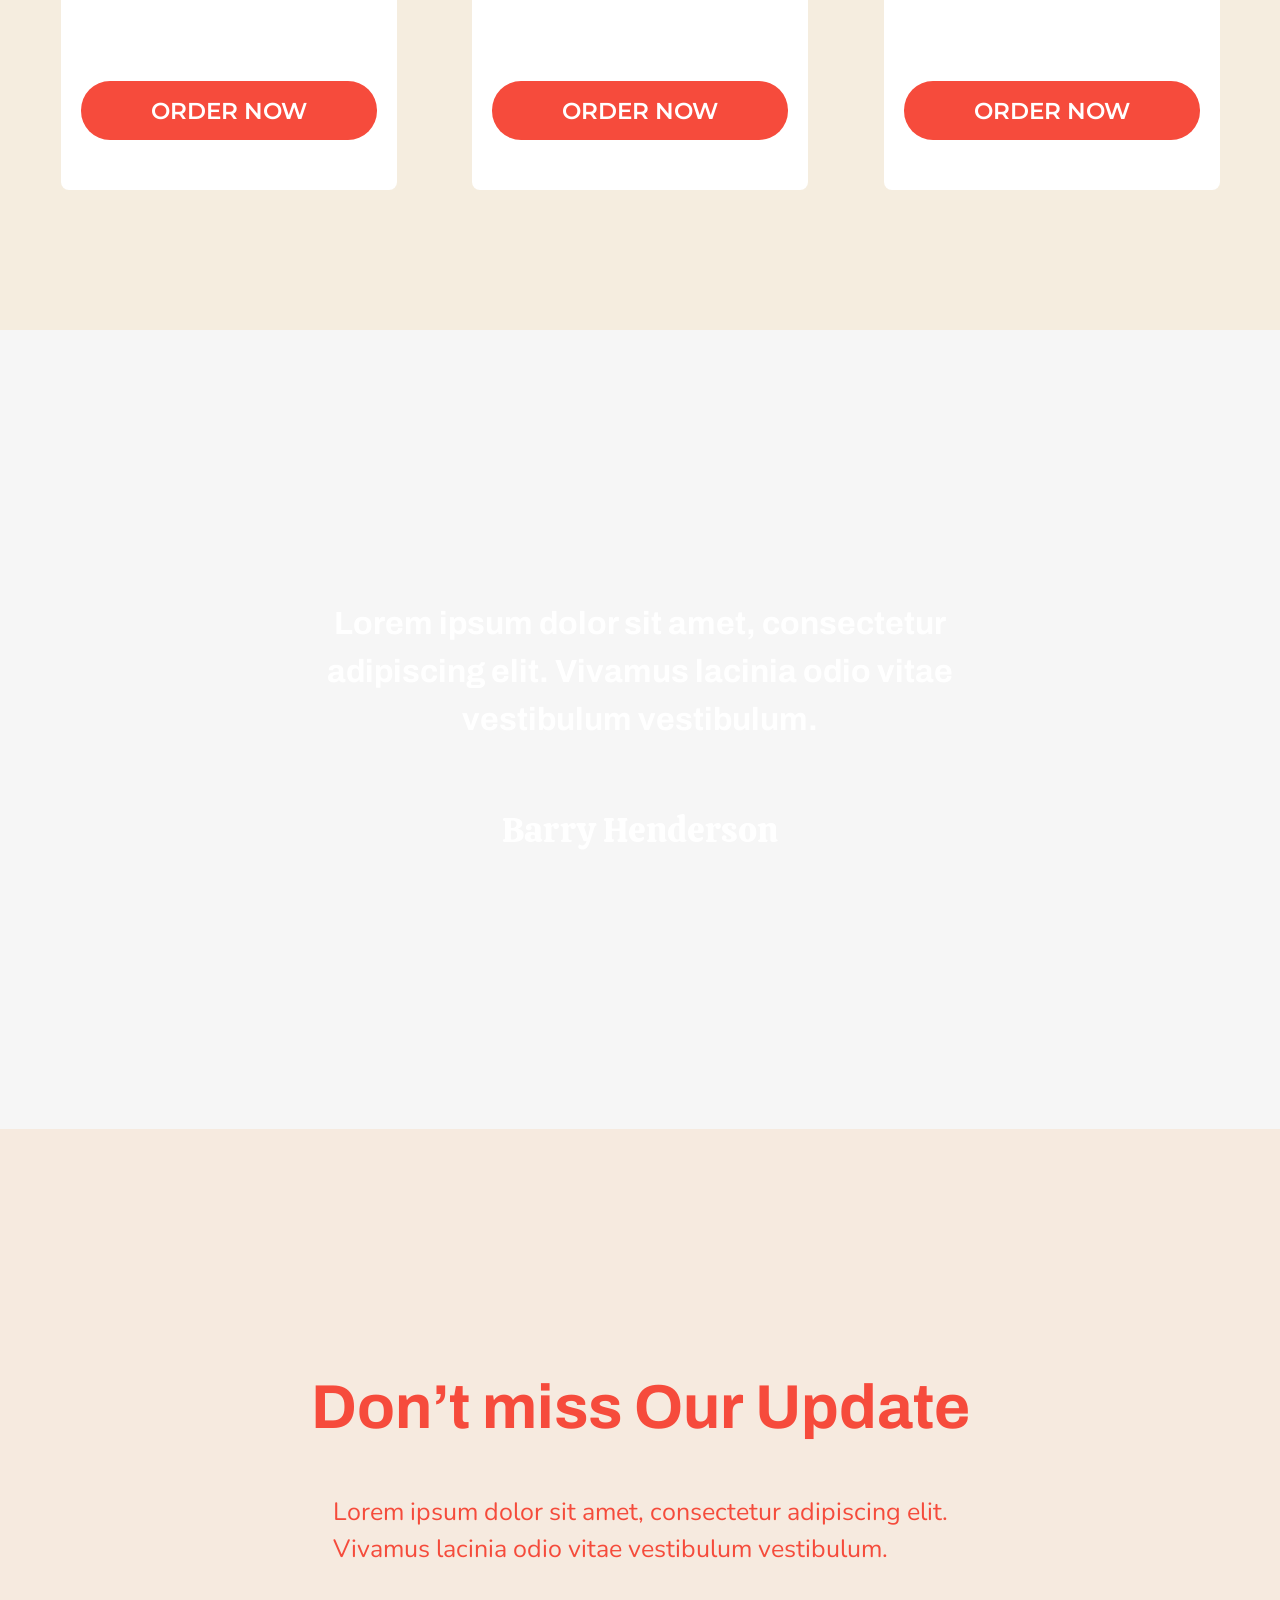
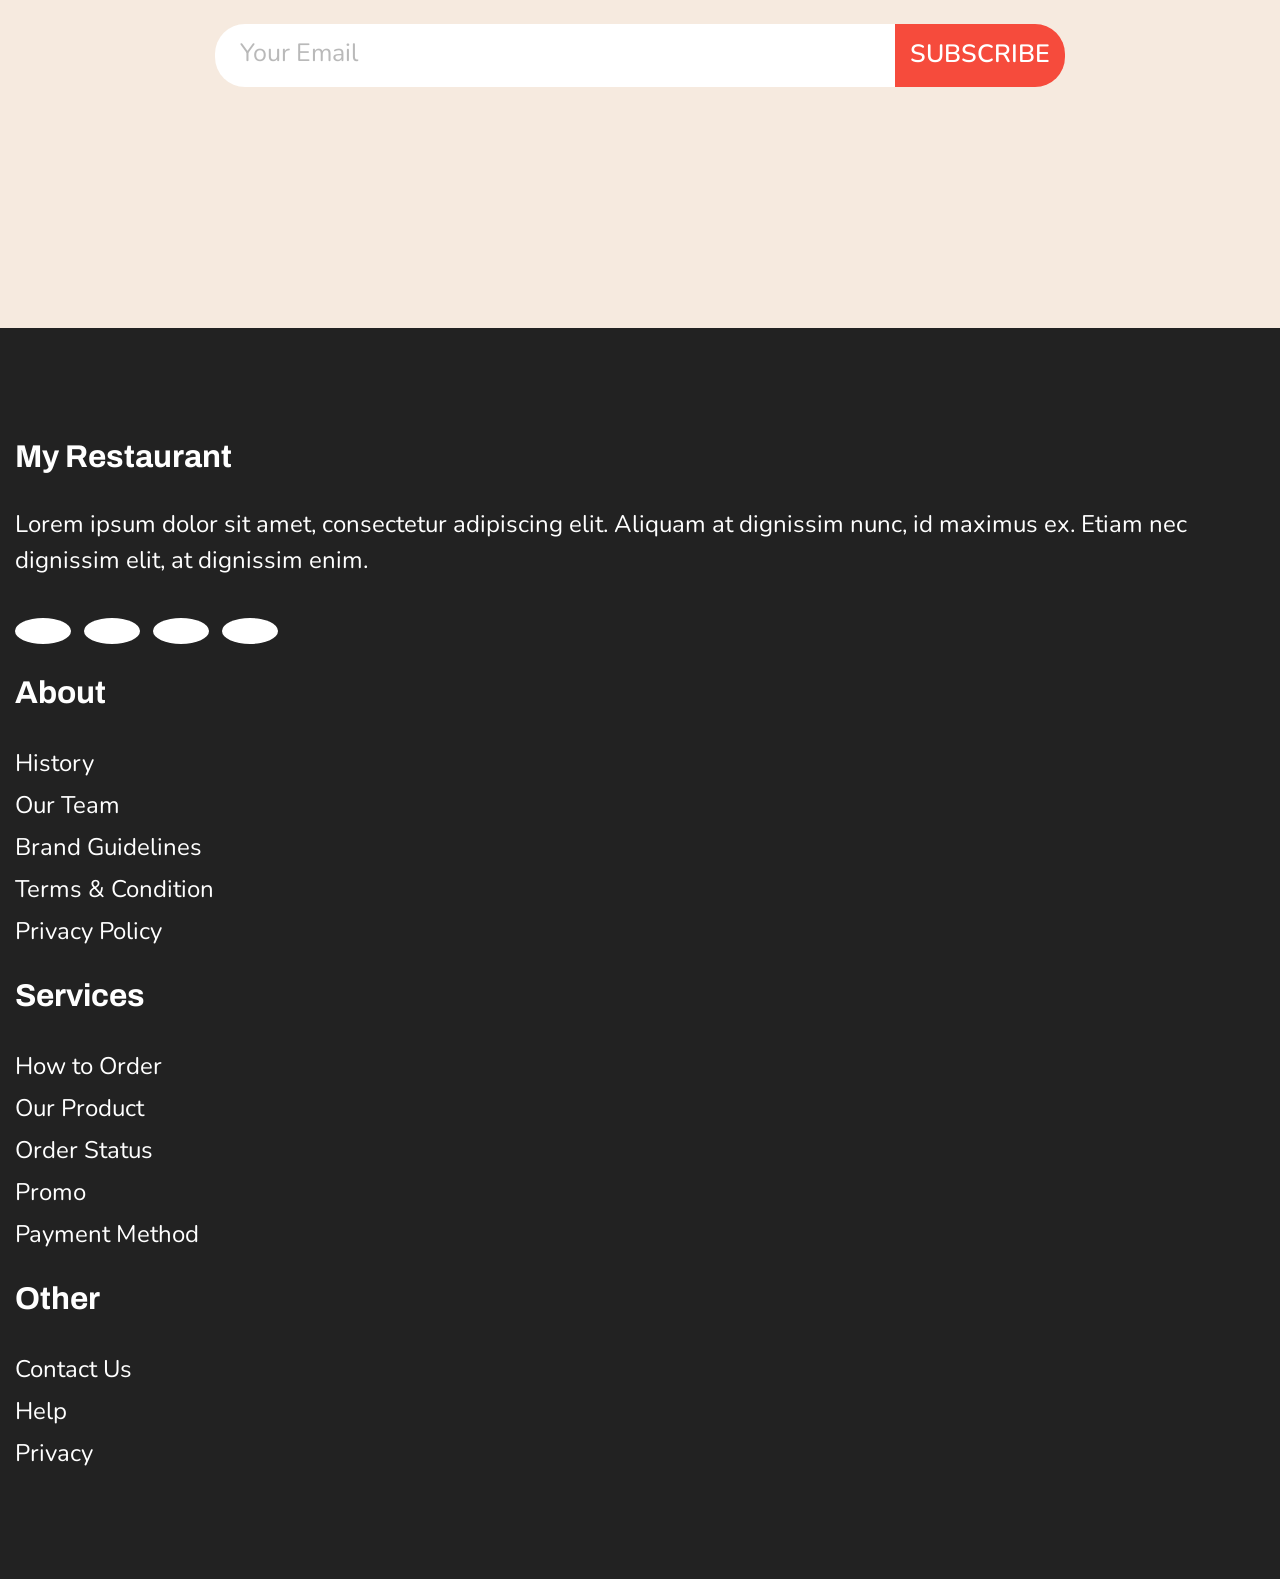
==== commit 0bd51c75: "all page update" ====
--- a/index.html
+++ b/index.html
@@ -93,13 +93,13 @@
                   <a class="nav-link" href="product.html">PRODUCT</a>
                 </li>
                 <li class="nav-item">
-                  <a class="nav-link" href="#">PROMO</a>
+                  <a class="nav-link" href="promo.html">PROMO</a>
                 </li>
                 <li class="nav-item">
                   <a class="nav-link" href="about.html">ABOUT</a>
                 </li>
                 <li class="nav-item">
-                  <a class="nav-link" href="contact.html">CONTACT</a>
+                  <a class="nav-link" href="contact.html">CONTACT</a>//
                 </li>
               </ul>
             </div>
--- a/style.css
+++ b/style.css
@@ -1020,7 +1020,7 @@
 left: 50%;
 transform: translateX(-50%);
 width: 100%;
-height: 30vh;
+height: 50%;
 display: flex;
 align-items: center;
 justify-content: center;
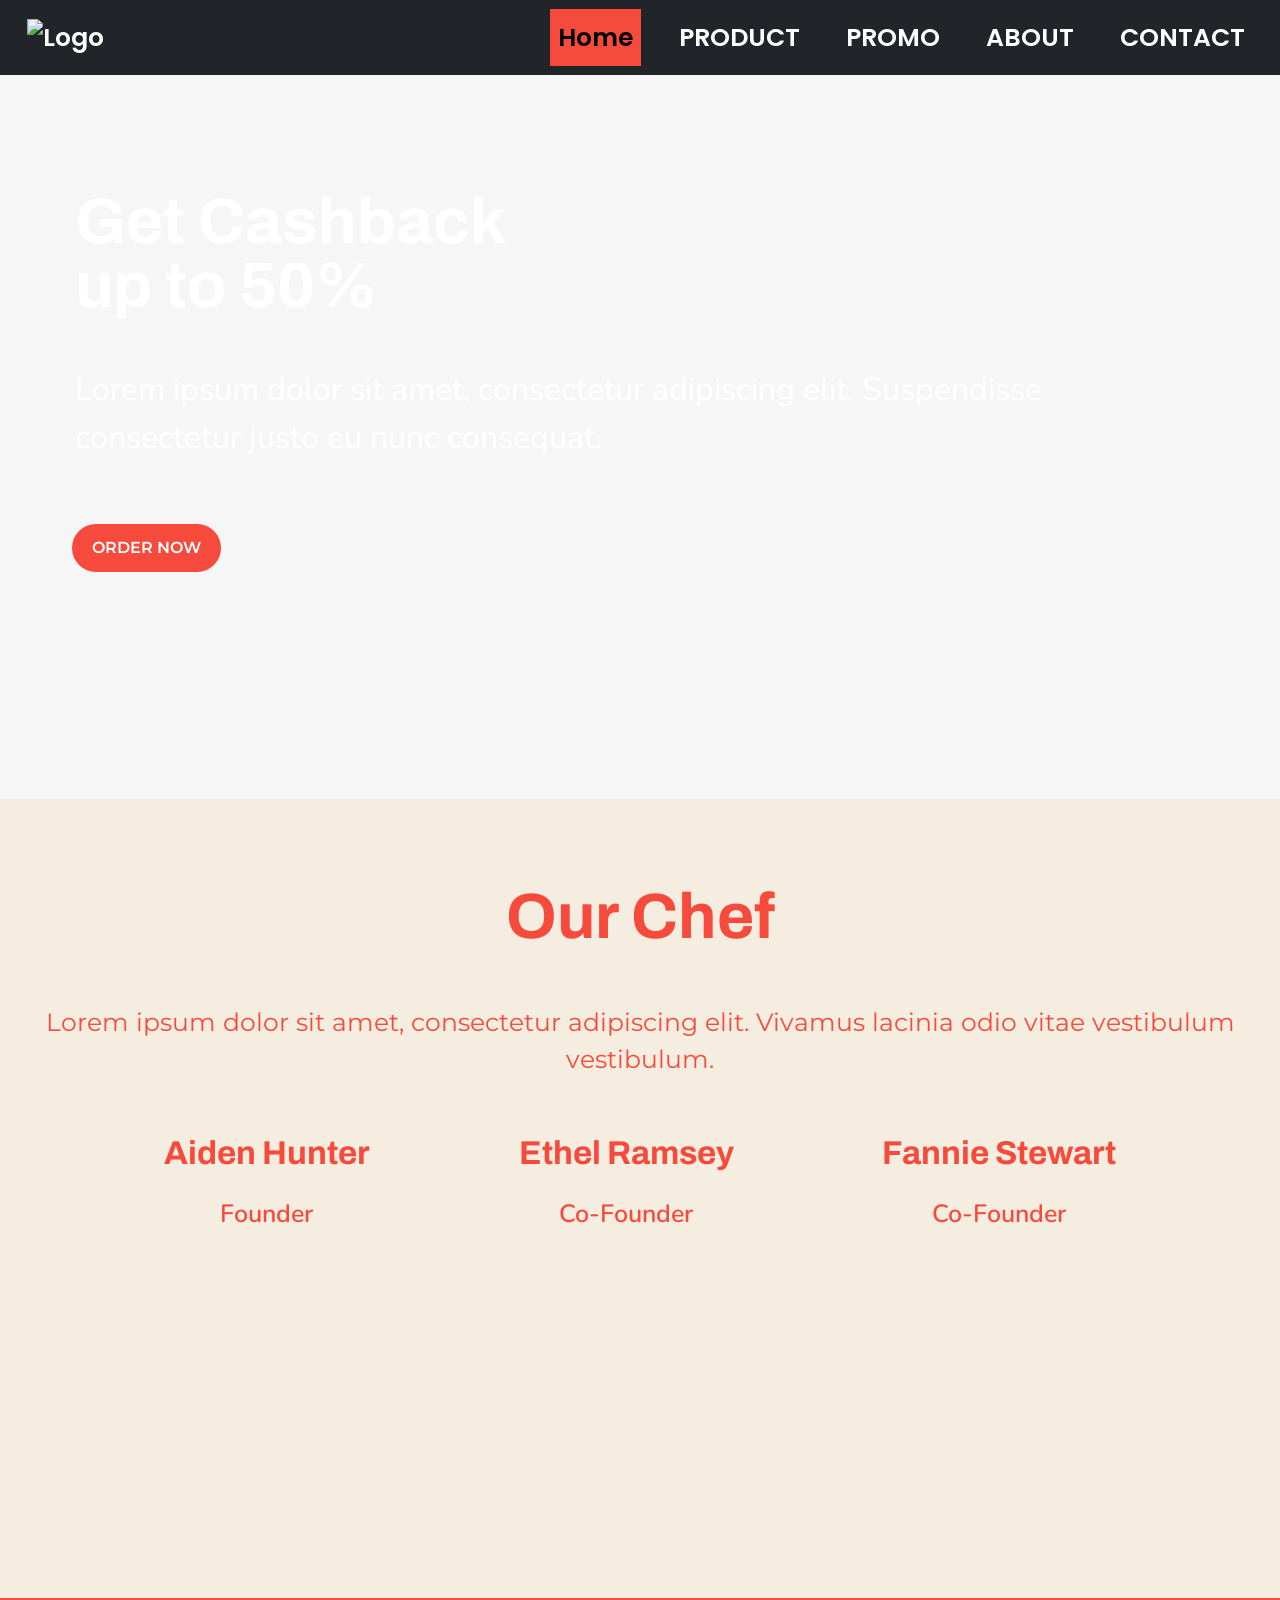
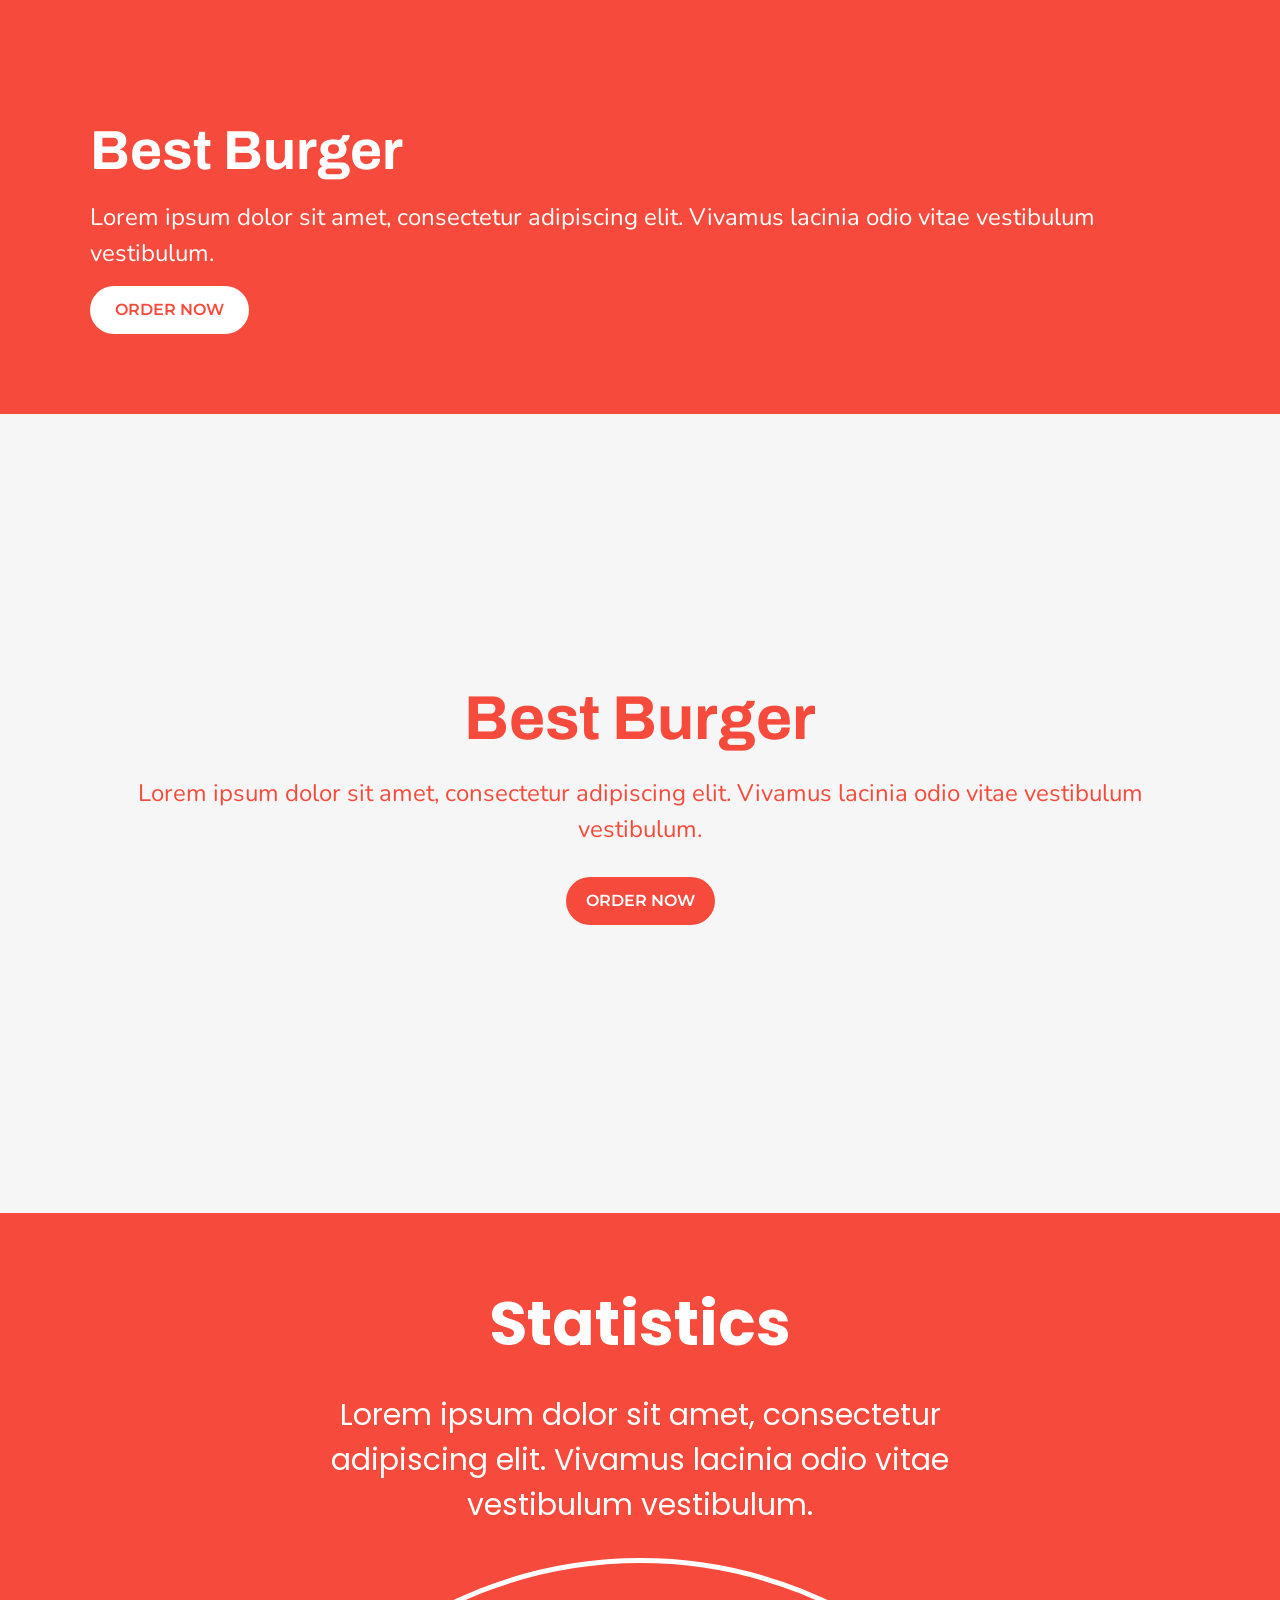
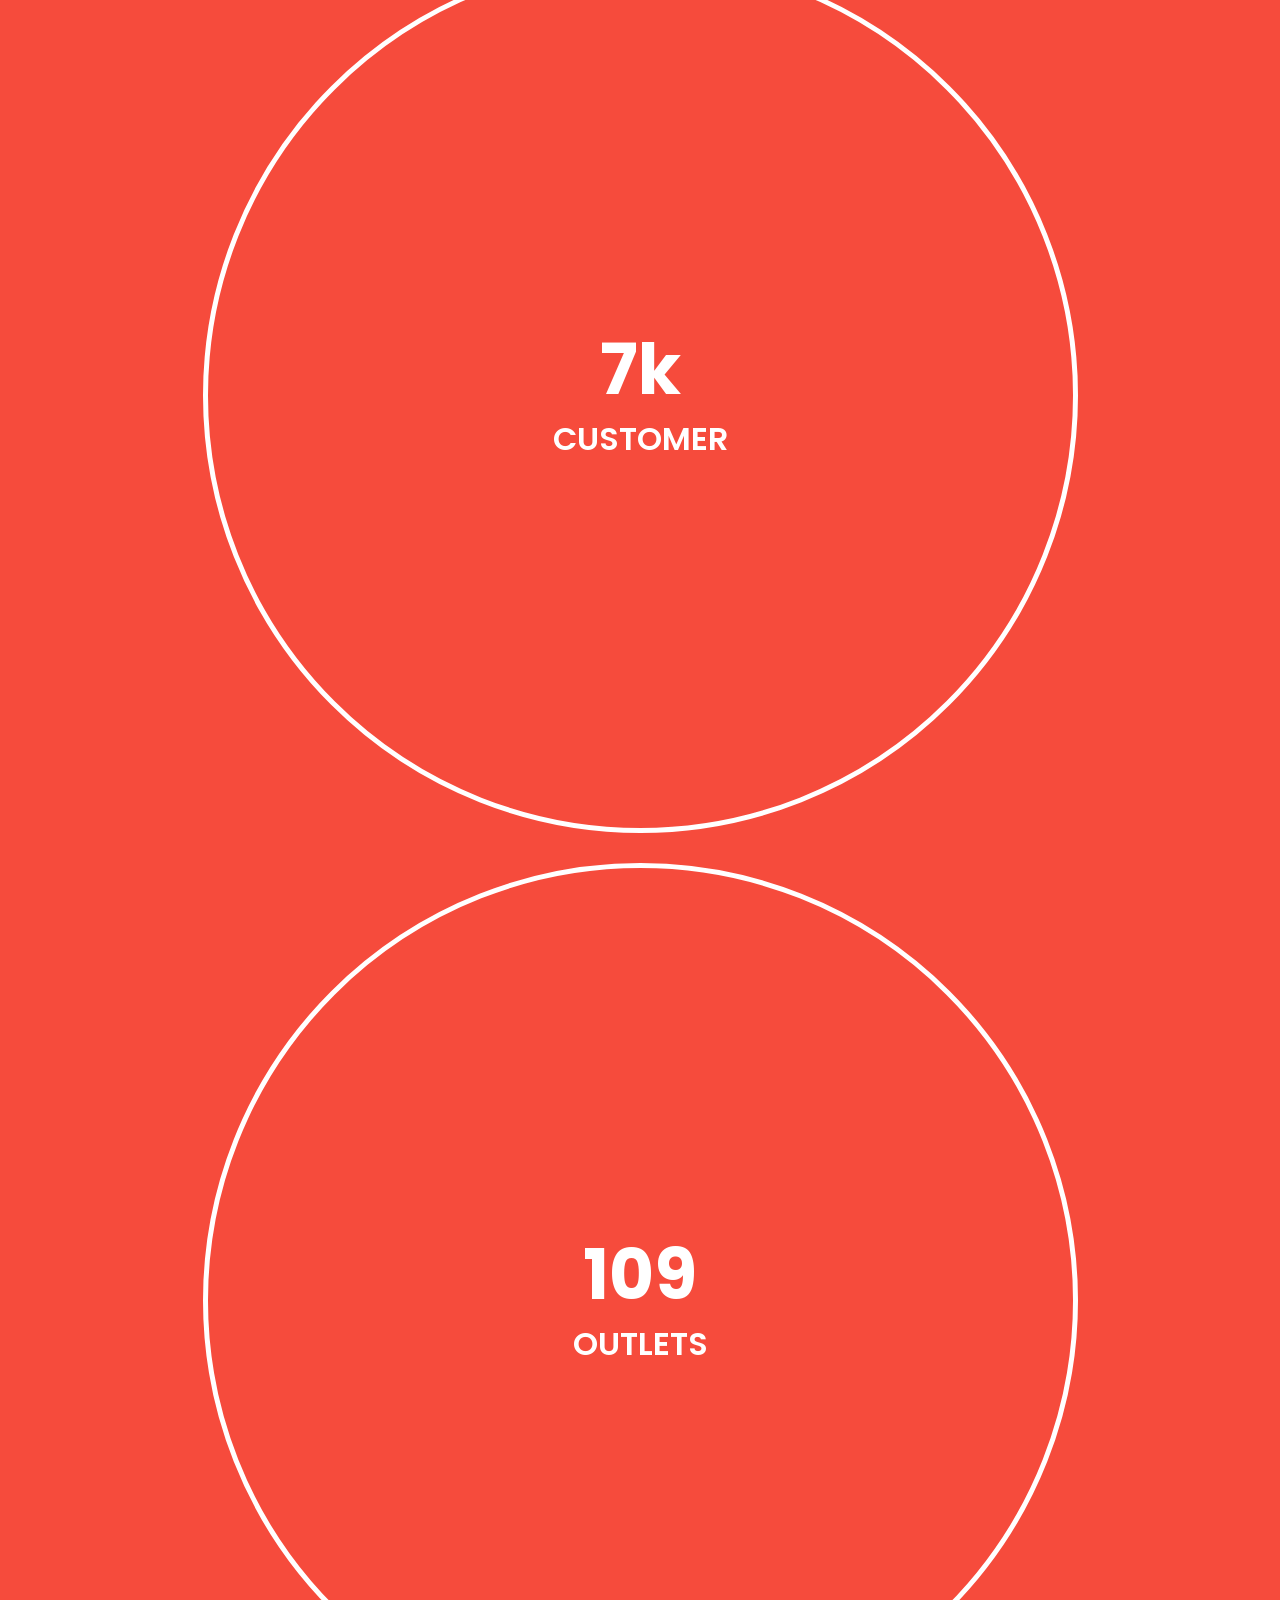
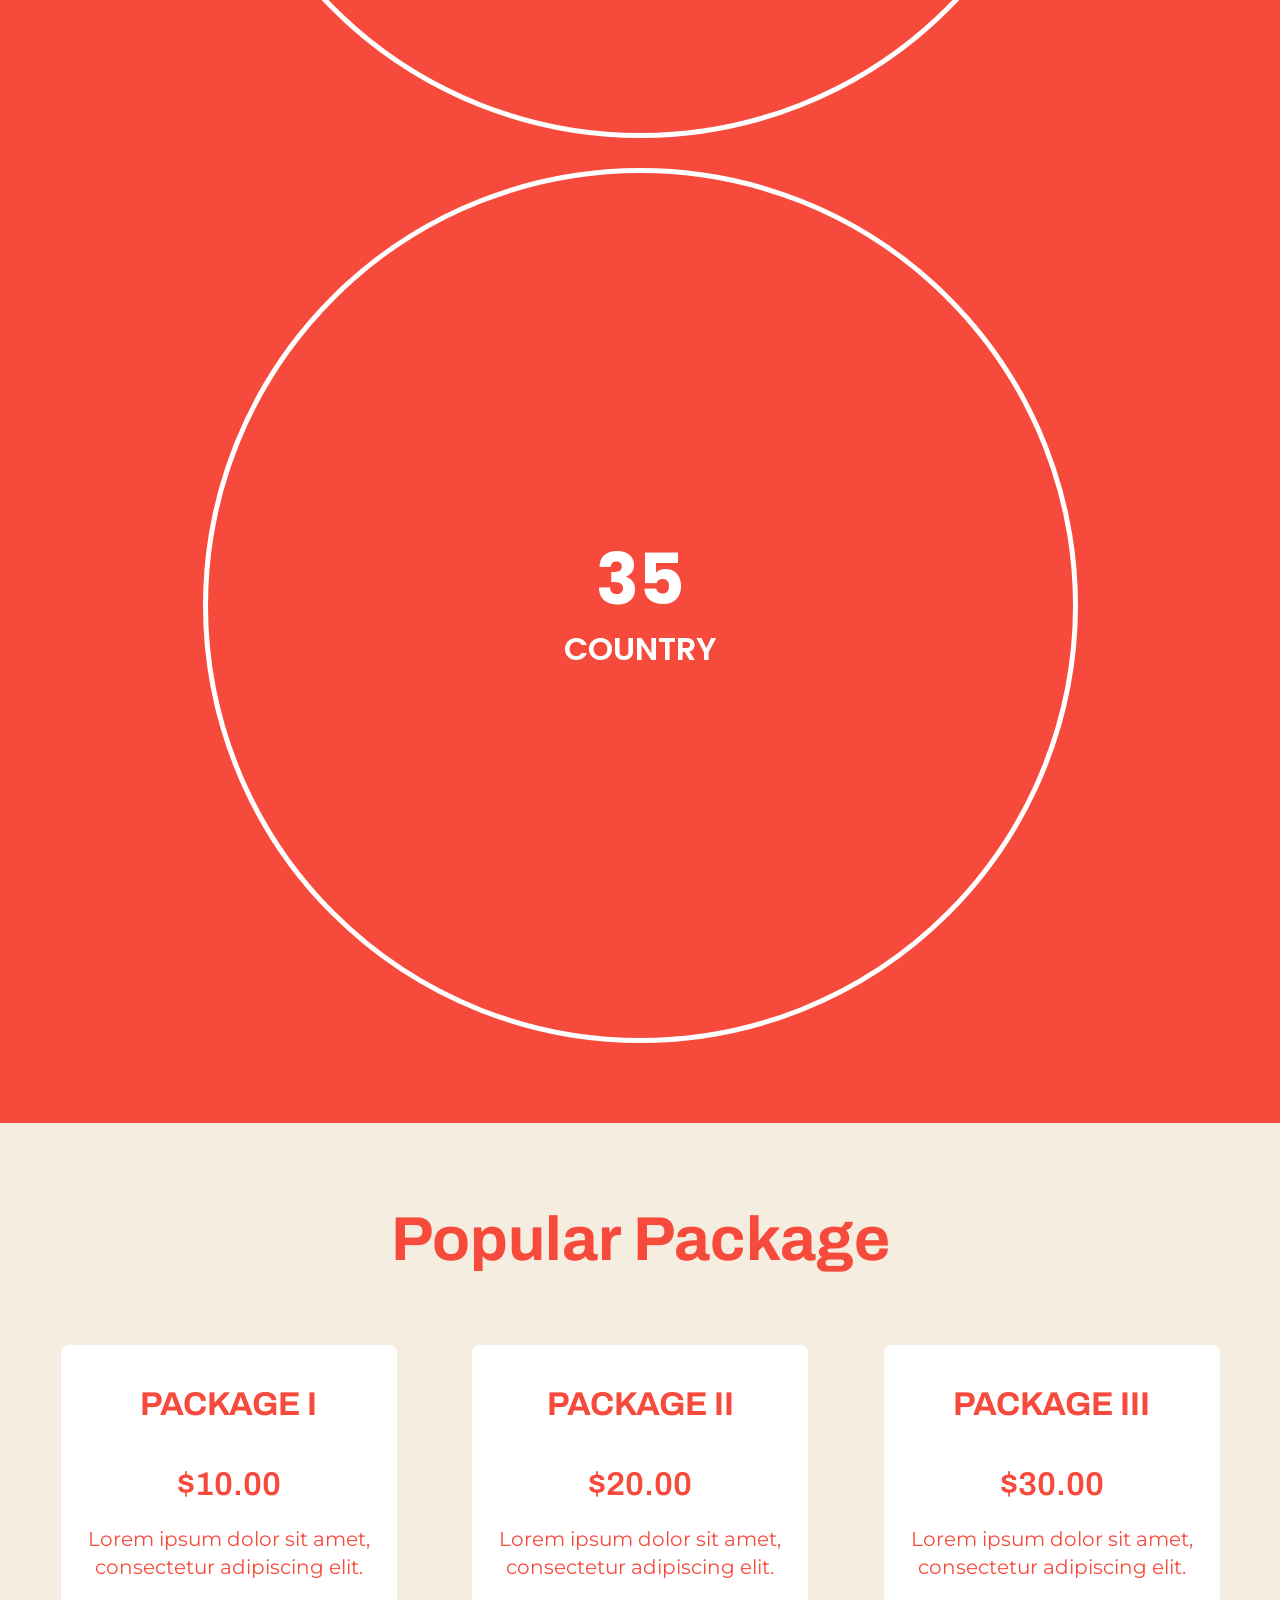
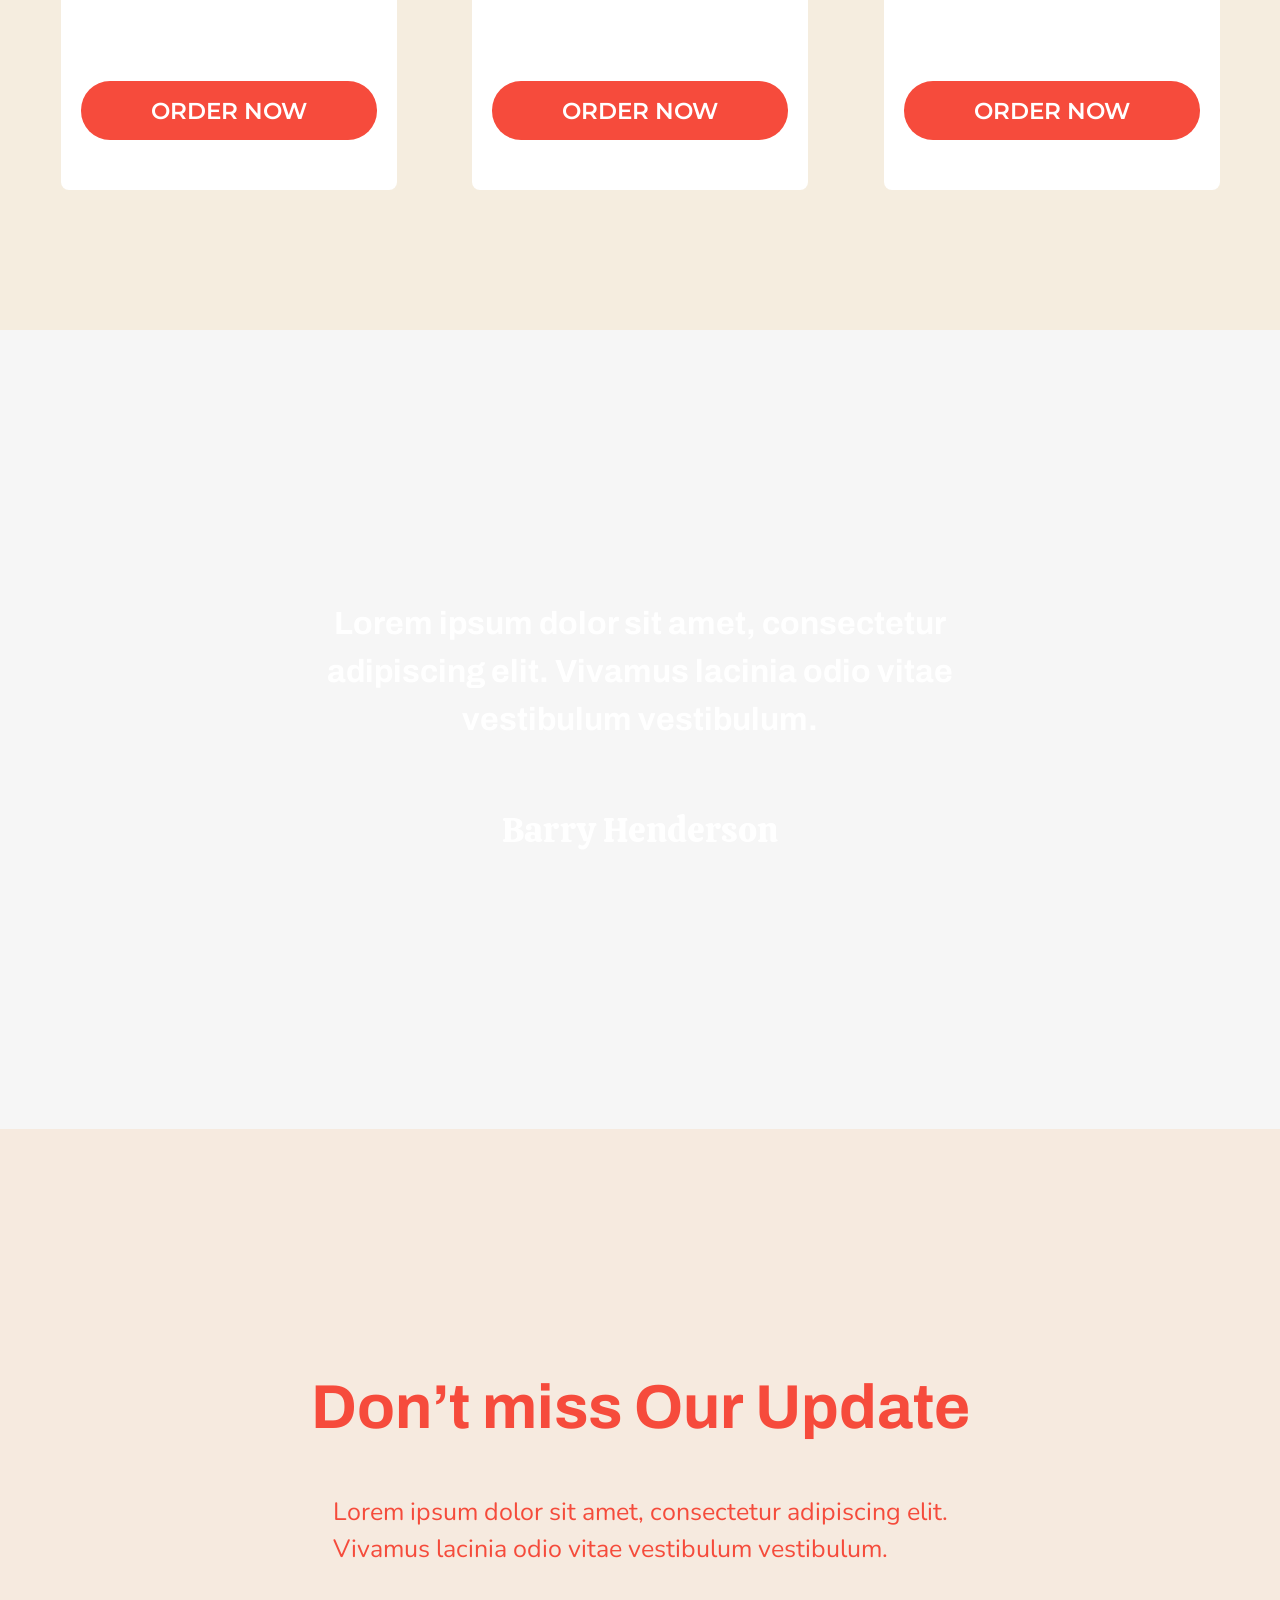
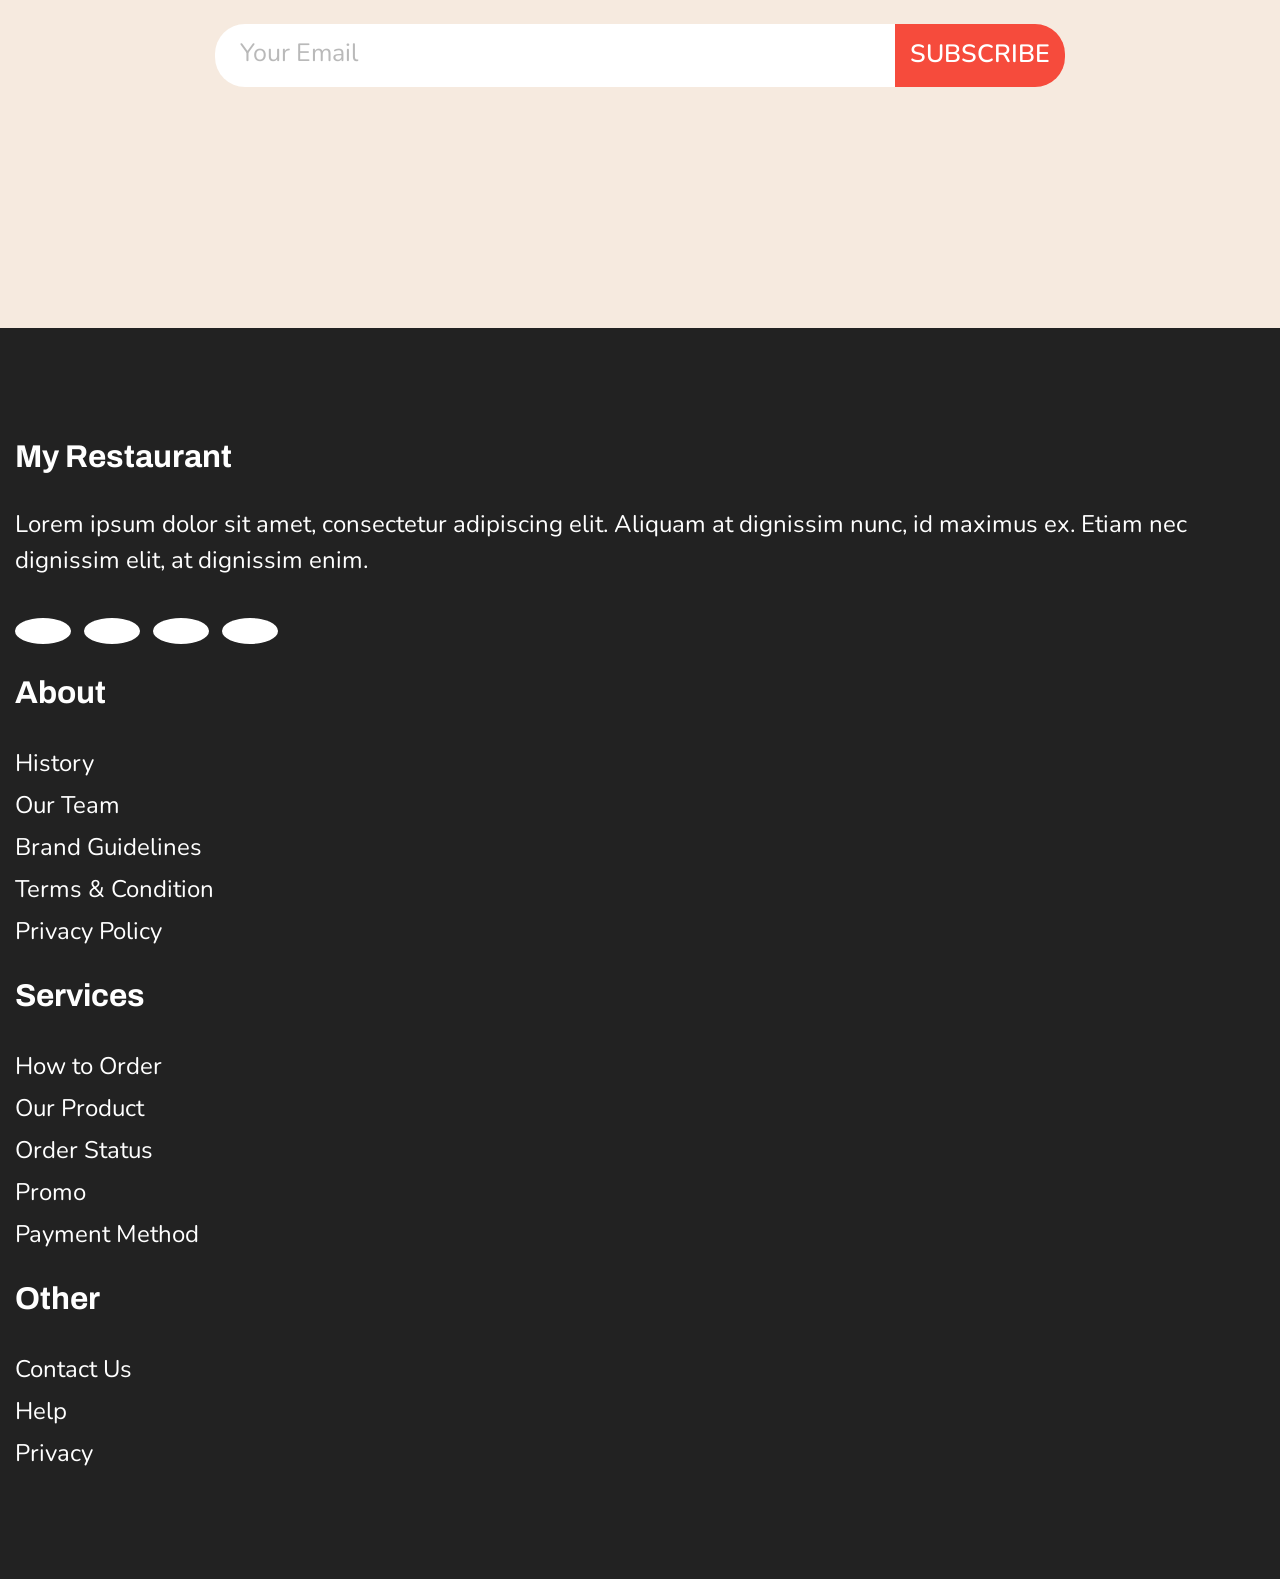
==== commit 3df92713: "all update pages" ====
--- a/index.html
+++ b/index.html
@@ -99,7 +99,7 @@
                   <a class="nav-link" href="about.html">ABOUT</a>
                 </li>
                 <li class="nav-item">
-                  <a class="nav-link" href="contact.html">CONTACT</a>//
+                  <a class="nav-link" href="contact.html">CONTACT</a>
                 </li>
               </ul>
             </div>
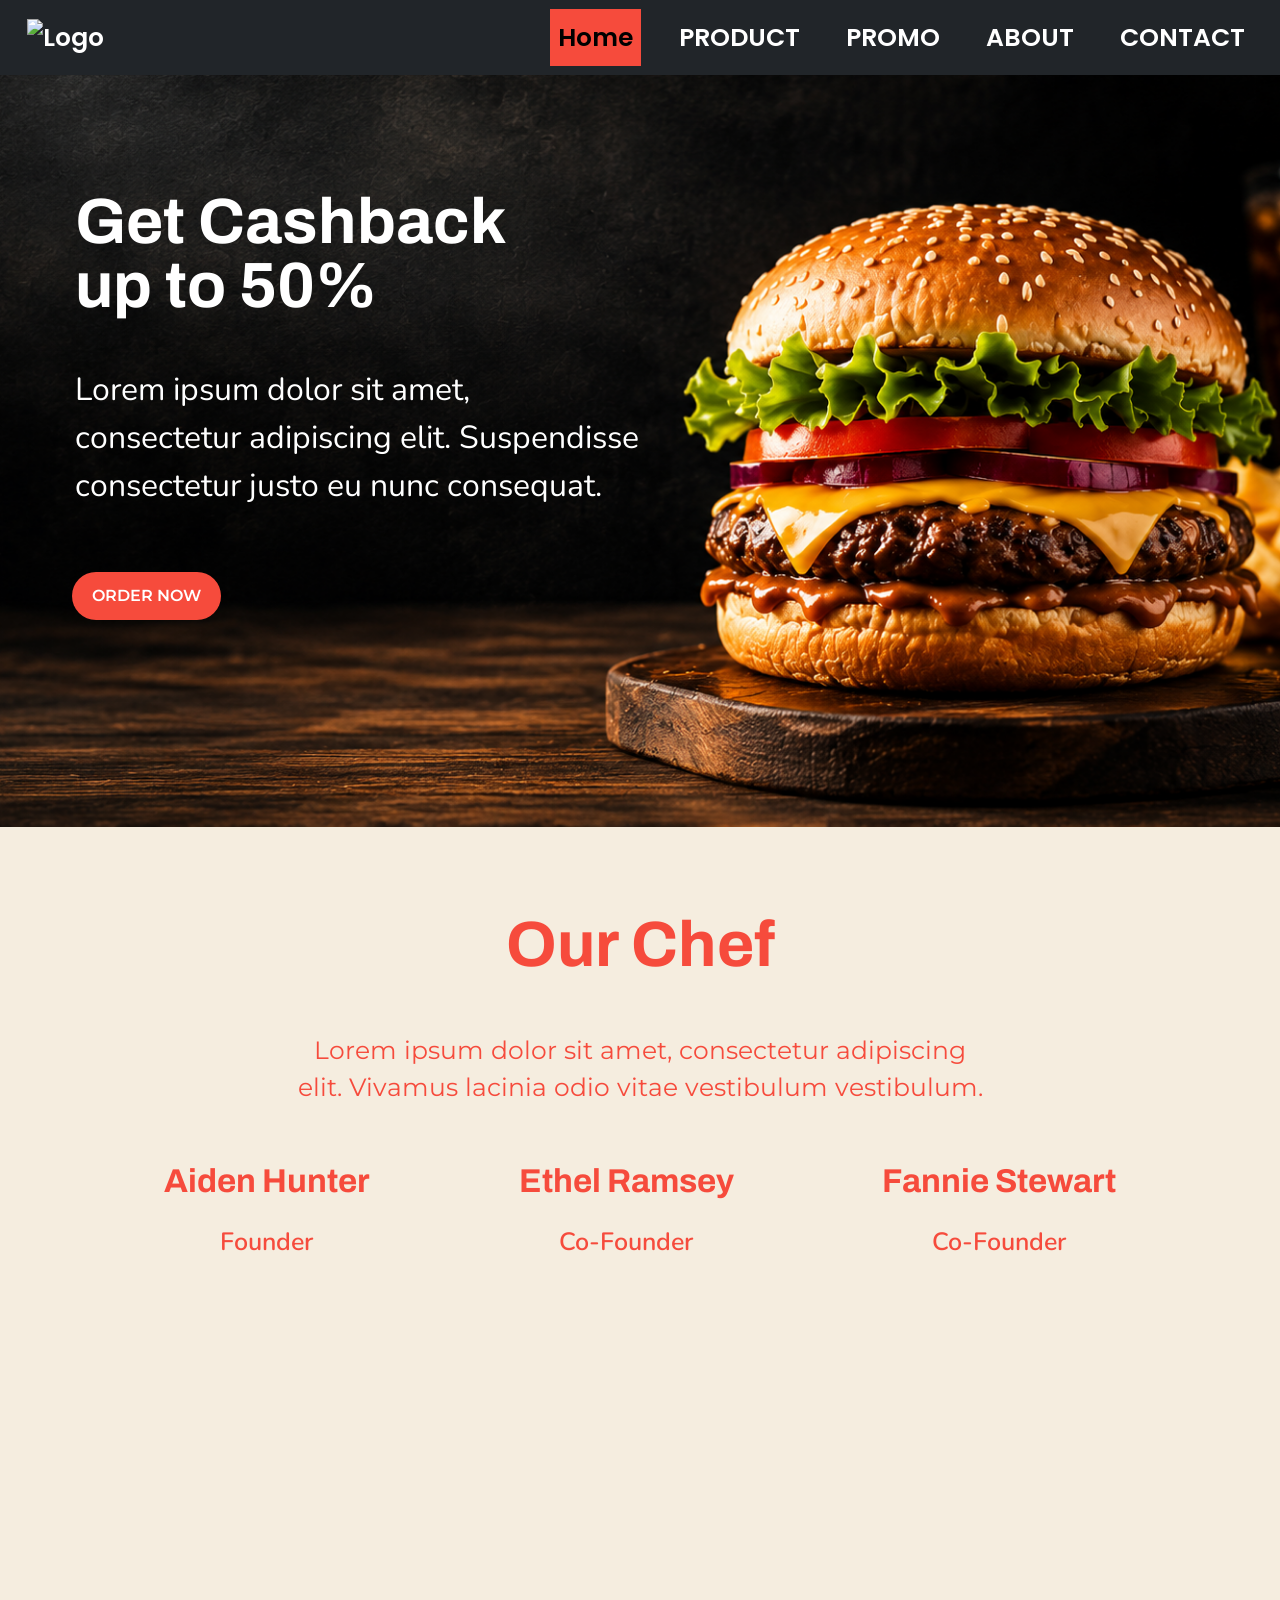
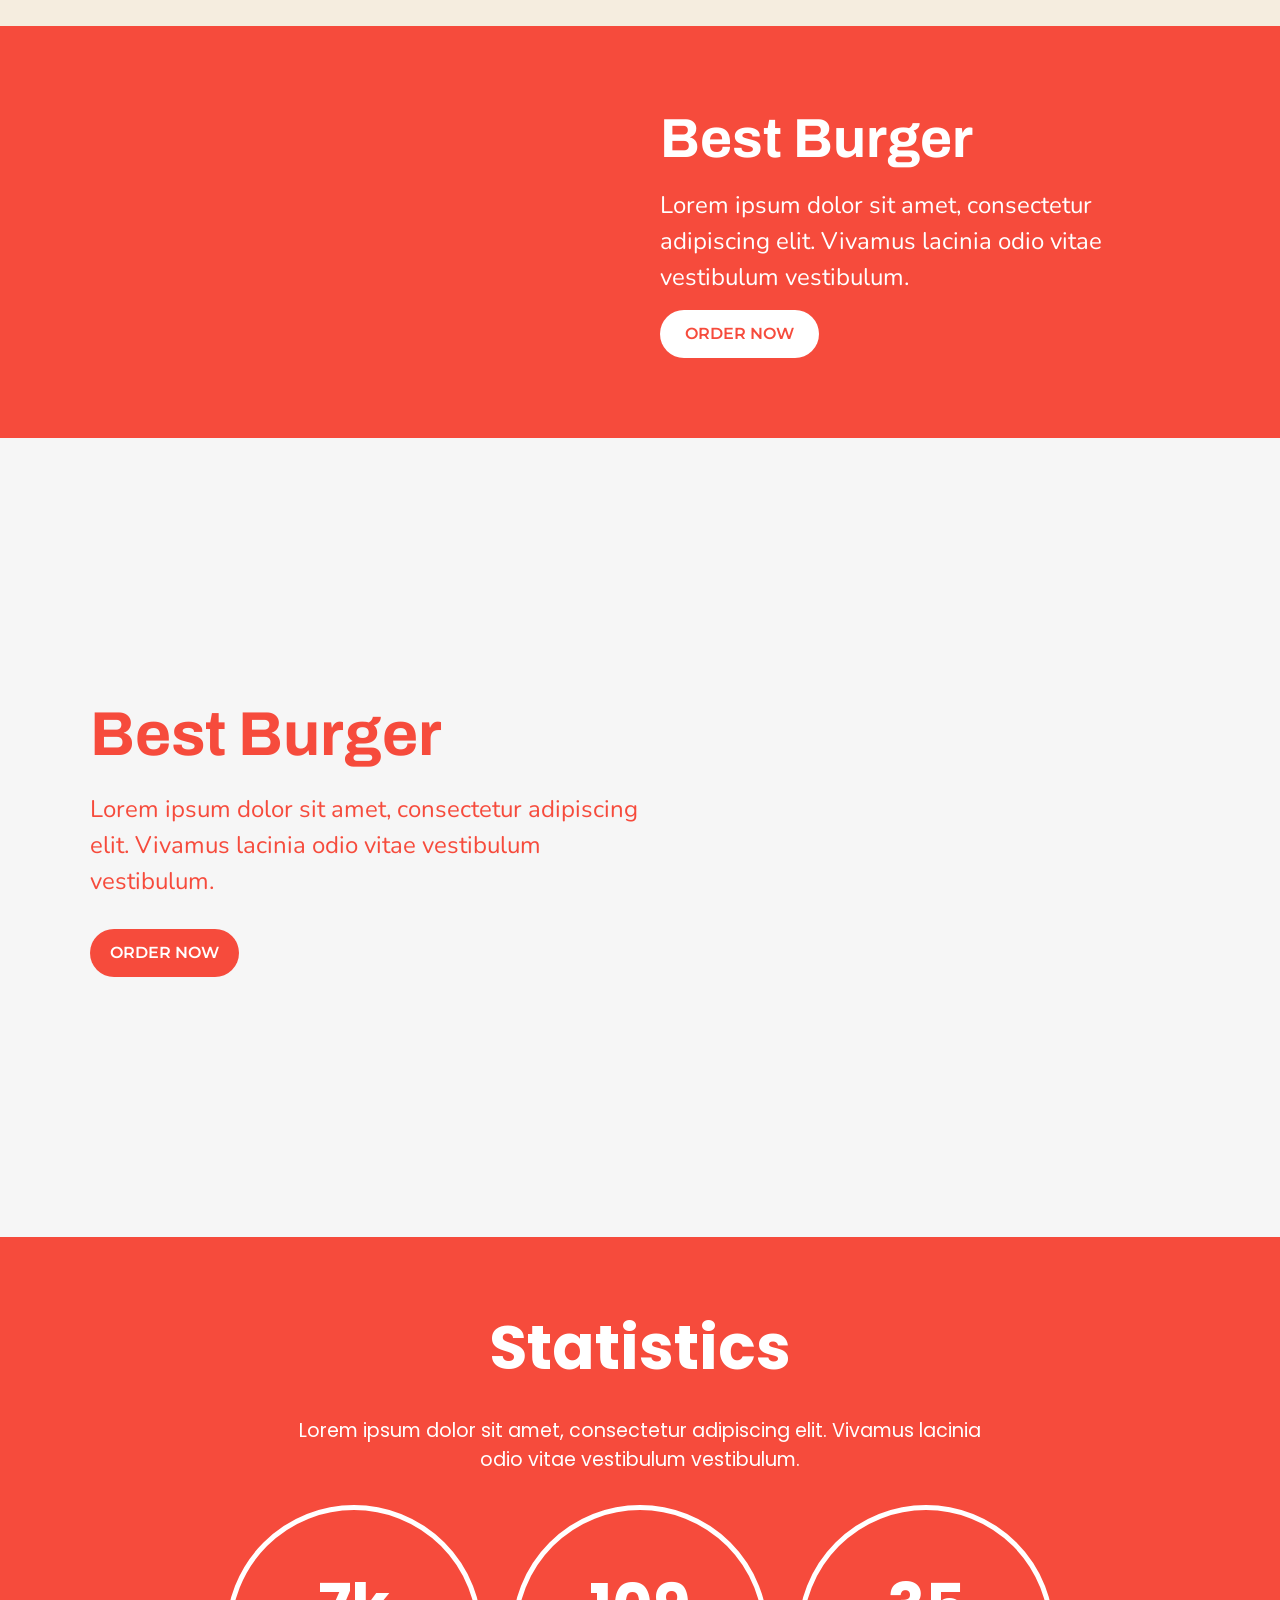
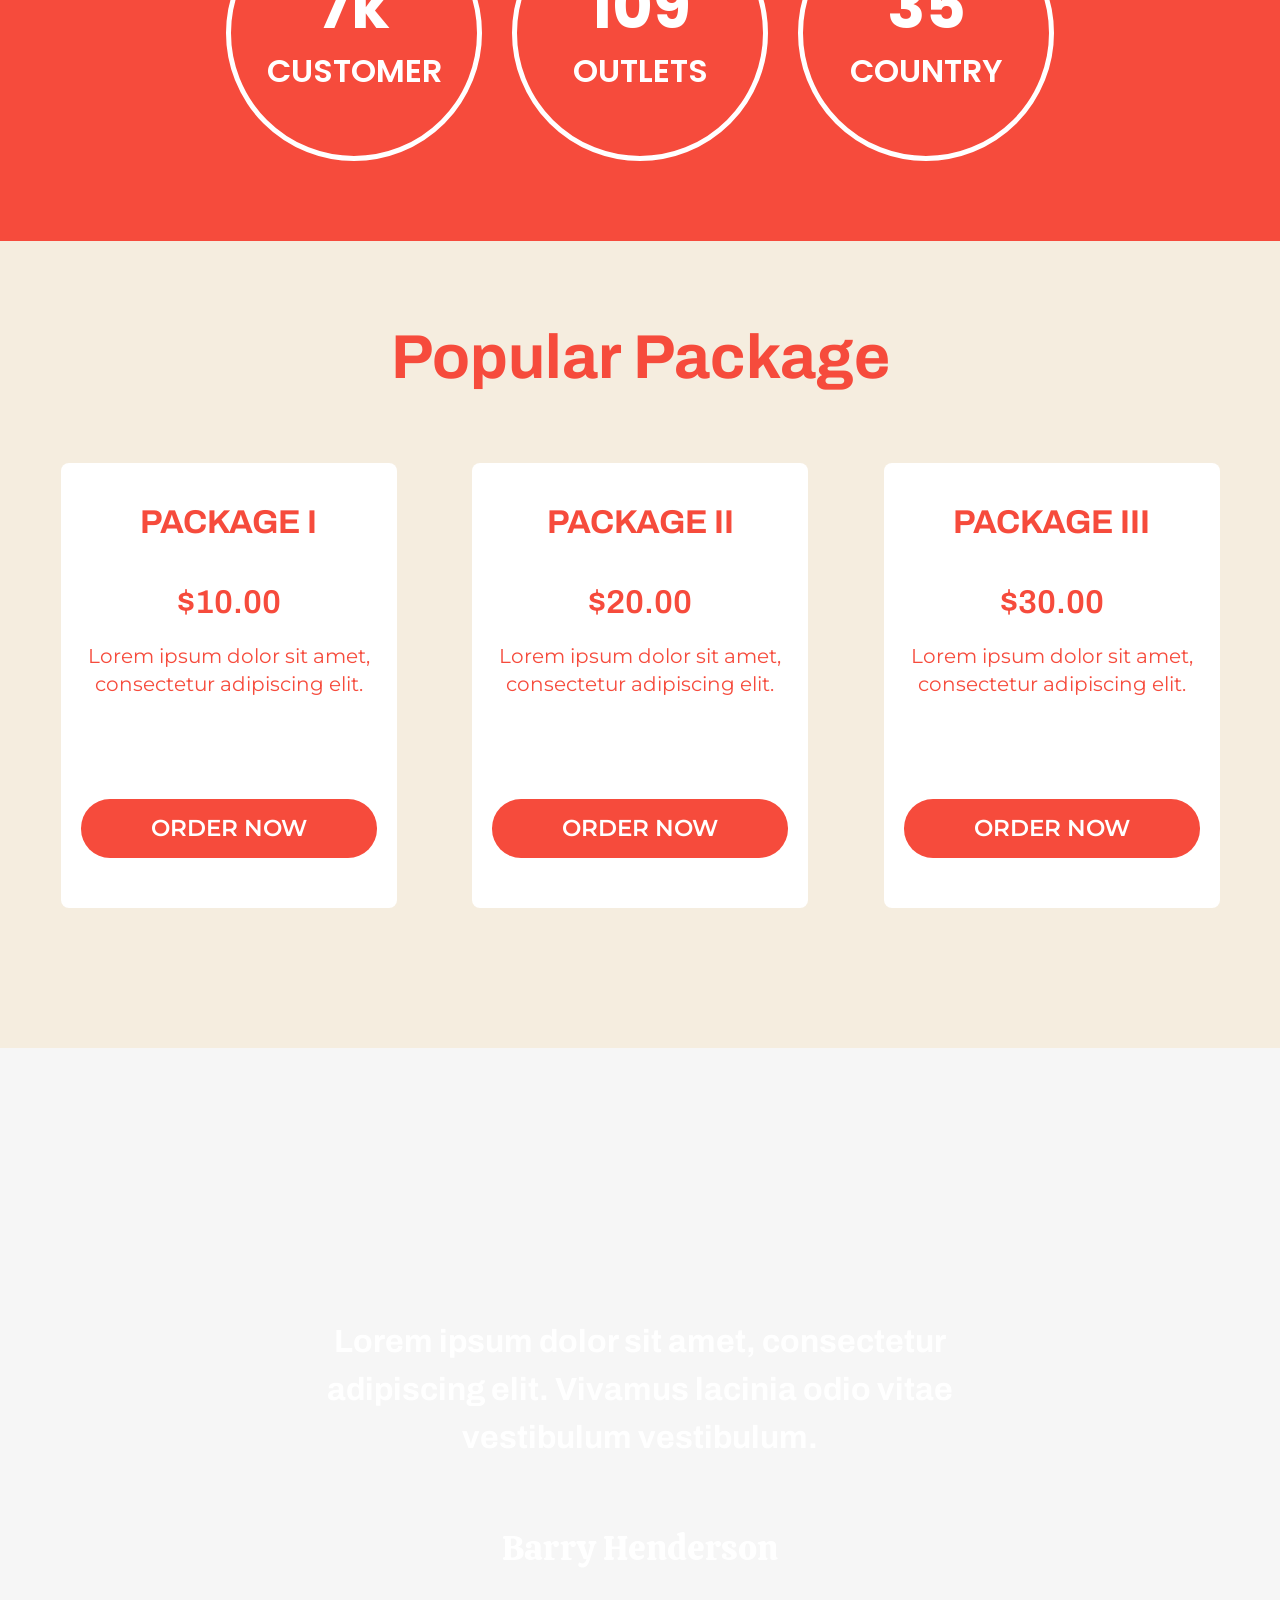
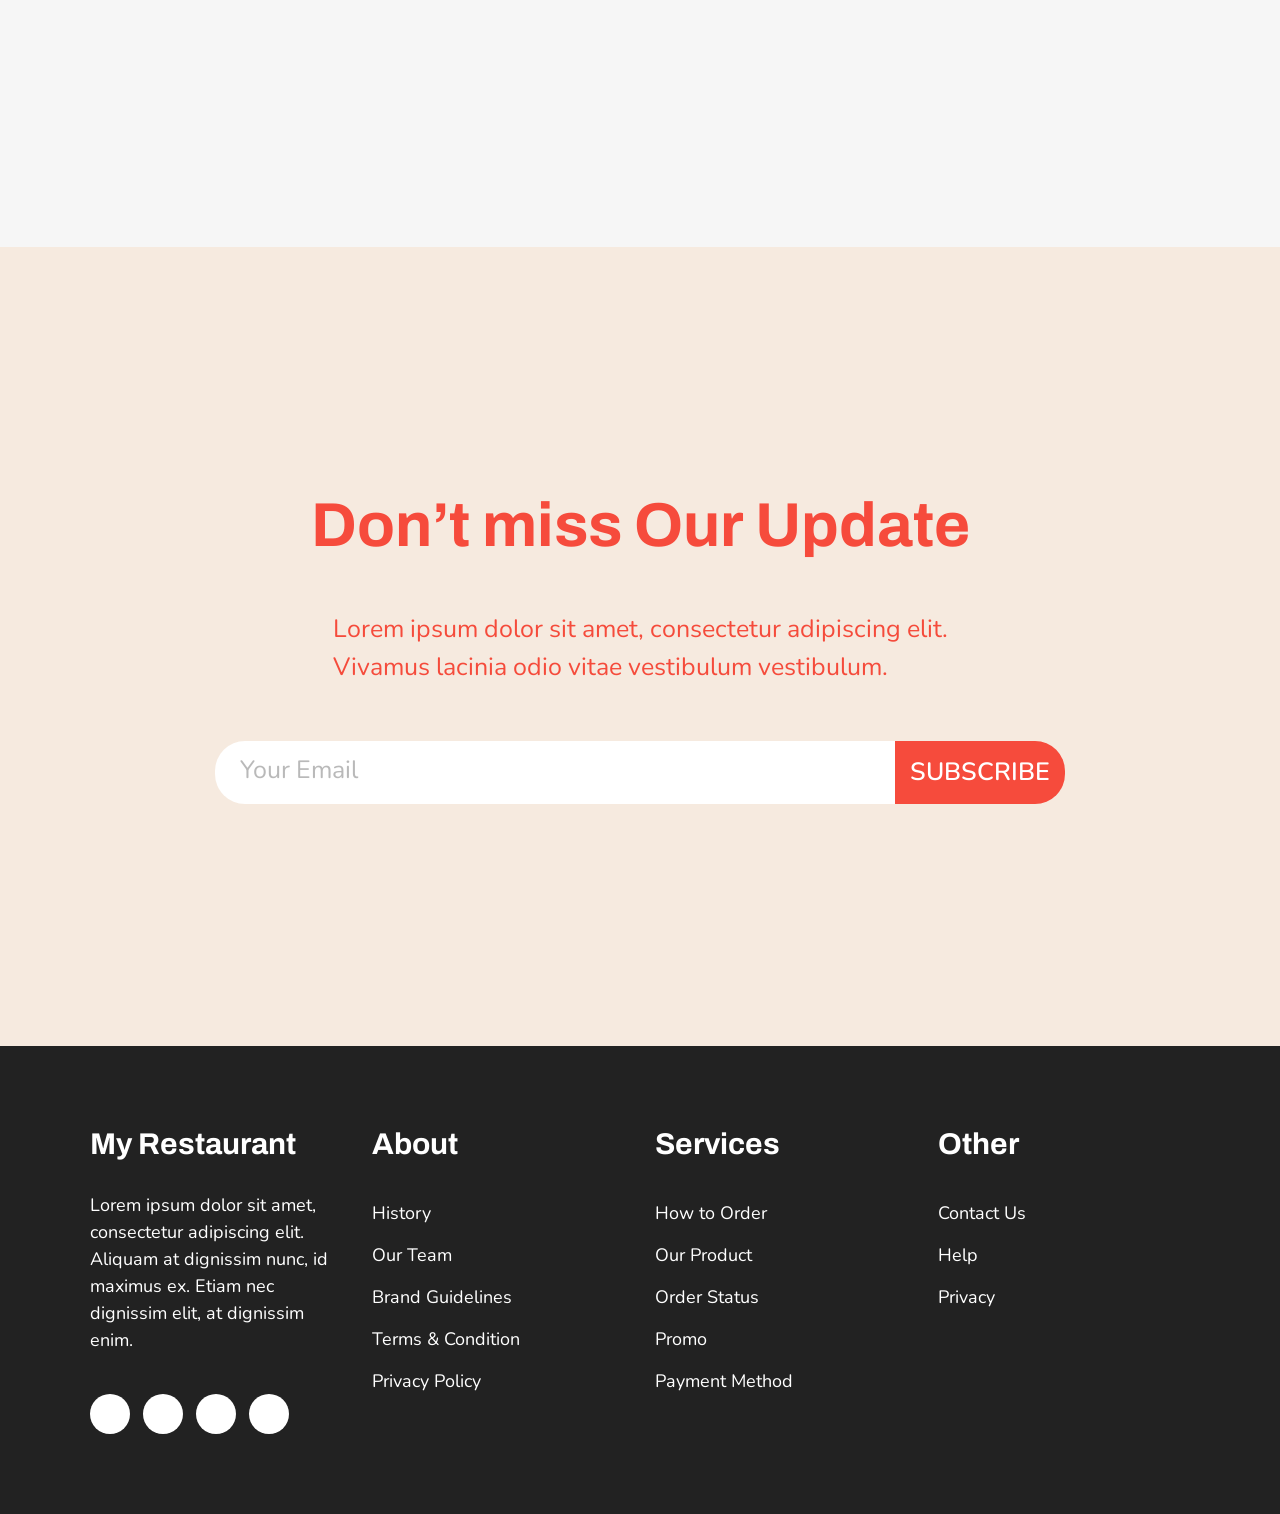
==== commit 51a37590: "Design issue fix" ====
--- a/index.html
+++ b/index.html
@@ -263,55 +263,57 @@
     </div>
 
     <div class="footer-area">
-      <div class="footer">
-        <div class="footer-title">
-          <h5 class="h5-ti">My Restaurant</h5>
-          <p class="p-ti">
-            Lorem ipsum dolor sit amet, consectetur adipiscing elit. Aliquam at
-            dignissim nunc, id maximus ex. Etiam nec dignissim elit, at
-            dignissim enim.
-          </p>
-          <div class="icon">
-            <a href="https://www.instagram.com">
-              <i class="fa-brands fa-instagram fa-icon"></i
-            ></a>
-            <a href="https://www.facebook.com">
-              <i class="fa-brands fa-facebook-f fa-icon"></i
-            ></a>
-            <a href="https://www.twitter.com">
-              <i class="fa-brands fa-twitter fa-icon"></i
-            ></a>
-            <a href="https://www.whatsapp.com">
-              <i class="fa-brands fa-whatsapp fa-icon"></i
-            ></a>
-          </div>
-        </div>
-        <div class="footer-about">
-          <h5 class="h5-ti">About</h5>
-          <div class="list">
-            <a class="a-text" href="#">History</a>
-            <a class="a-text" href="#">Our Team</a>
-            <a class="a-text" href="#">Brand Guidelines</a>
-            <a class="a-text" href="#">Terms & Condition</a>
-            <a class="a-text" href="#">Privacy Policy</a>
-          </div>
-        </div>
-        <div class="footer-service">
-          <h5 class="h5-ti">Services</h5>
-          <div class="list">
-            <a class="a-text" href="#">How to Order</a>
-            <a class="a-text" href="#">Our Product</a>
-            <a class="a-text" href="#">Order Status</a>
-            <a class="a-text" href="#">Promo</a>
-            <a class="a-text" href="#">Payment Method</a>
-          </div>
-        </div>
-        <div class="footer-other">
-          <h5 class="h5-ti">Other</h5>
-          <div class="list">
-            <a class="a-text" href="#">Contact Us</a>
-            <a class="a-text" href="#">Help</a>
-            <a class="a-text" href="#">Privacy</a>
+      <div class="container">
+        <div class="footer">
+          <div class="footer-title">
+            <h5 class="h5-ti">My Restaurant</h5>
+            <p class="p-ti">
+              Lorem ipsum dolor sit amet, consectetur adipiscing elit. Aliquam
+              at dignissim nunc, id maximus ex. Etiam nec dignissim elit, at
+              dignissim enim.
+            </p>
+            <div class="icon">
+              <a href="https://www.instagram.com">
+                <i class="fa-brands fa-instagram fa-icon"></i
+              ></a>
+              <a href="https://www.facebook.com">
+                <i class="fa-brands fa-facebook-f fa-icon"></i
+              ></a>
+              <a href="https://www.twitter.com">
+                <i class="fa-brands fa-twitter fa-icon"></i
+              ></a>
+              <a href="https://www.whatsapp.com">
+                <i class="fa-brands fa-whatsapp fa-icon"></i
+              ></a>
+            </div>
+          </div>
+          <div class="footer-about">
+            <h5 class="h5-ti">About</h5>
+            <div class="list">
+              <a class="a-text" href="#">History</a>
+              <a class="a-text" href="#">Our Team</a>
+              <a class="a-text" href="#">Brand Guidelines</a>
+              <a class="a-text" href="#">Terms & Condition</a>
+              <a class="a-text" href="#">Privacy Policy</a>
+            </div>
+          </div>
+          <div class="footer-service">
+            <h5 class="h5-ti">Services</h5>
+            <div class="list">
+              <a class="a-text" href="#">How to Order</a>
+              <a class="a-text" href="#">Our Product</a>
+              <a class="a-text" href="#">Order Status</a>
+              <a class="a-text" href="#">Promo</a>
+              <a class="a-text" href="#">Payment Method</a>
+            </div>
+          </div>
+          <div class="footer-other">
+            <h5 class="h5-ti">Other</h5>
+            <div class="list">
+              <a class="a-text" href="#">Contact Us</a>
+              <a class="a-text" href="#">Help</a>
+              <a class="a-text" href="#">Privacy</a>
+            </div>
           </div>
         </div>
       </div>
--- a/style.css
+++ b/style.css
@@ -1,102 +1,102 @@
 * {
-margin: 0px;
-padding: 0px;
-clear: both;
-box-sizing: border-box;
+  margin: 0px;
+  padding: 0px;
+  clear: both;
+  box-sizing: border-box;
 }
 a {
-text-decoration: none;
+  text-decoration: none;
 }
 html {
-font-size: 16px;
+  font-size: 16px;
 }
 body {
-font-family: "Archivo", sans-serif;
+  font-family: "Archivo", sans-serif;
 }
 .header-text {
-width: 100%;
-margin: 0;
-background: rgba(0, 0, 0, 1);
-position: fixed;
-top: 0;
-left: 0;
-width: 100%;
-z-index: 999;
+  width: 100%;
+  margin: 0;
+  background: rgba(0, 0, 0, 1);
+  position: fixed;
+  top: 0;
+  left: 0;
+  width: 100%;
+  z-index: 999;
 }
 .container {
-display: flex;
-justify-content: space-between;
-align-items: center;
-max-width: 90%;
-margin: auto;
-flex-wrap: wrap;
+  display: flex;
+  justify-content: space-between;
+  align-items: center;
+  max-width: 90%;
+  margin: auto;
+  flex-wrap: wrap;
 }
 .header-text .container .logo {
-padding: 15px 0;
+  padding: 15px 0;
 }
 .header-text .container .logo img {
-max-height: 75px;
-width: auto;
+  max-height: 75px;
+  width: auto;
 }
 .header-area {
-background-image: url(img/banner.jpg);
-min-height: 799px;
-background-repeat: no-repeat;
-background-size: cover;
-background-position: center;
-padding-bottom: 100px;
+  background-image: url(img/banner.jpg);
+  min-height: 799px;
+  background-repeat: no-repeat;
+  background-size: cover;
+  background-position: center;
+  padding-bottom: 100px;
 }
 .navbar-nav .nav-link.active,
 .navbar-nav .nav-link.show,
 .navbar-toggler {
-background-color: #f64b3c;
+  background-color: #f64b3c;
 }
 .navbar-nav .nav-link.active:hover,
 .navbar-nav .nav-link:hover {
-color: #fff;
+  color: #fff;
 }
 .nav-item {
-margin: 0 15px;
+  margin: 0 15px;
 }
 .logo img {
-height: 55px;
-width: auto;
+  height: 55px;
+  width: auto;
 }
 .navbar {
-display: flex;
-gap: 40px;
+  display: flex;
+  gap: 40px;
 }
 
 .navbar a {
-text-decoration: none;
-color: #ffffff;
-font-size: 25px;
-font-weight: 600;
-font-family: "Poppins", sans-serif;
-padding: 10px 15px;
-transition: 0.3s;
+  text-decoration: none;
+  color: #ffffff;
+  font-size: 25px;
+  font-weight: 600;
+  font-family: "Poppins", sans-serif;
+  padding: 10px 15px;
+  transition: 0.3s;
 }
 .navbar a:hover {
-background-color: #f64b3c;
+  background-color: #f64b3c;
 }
 
 .btext {
-/* font-size: clamp(3rem, 5vw, 5rem); */
-font-size: 4rem;
-color: #ffffff;
-font-weight: 700;
-font-family: "Archivo", sans-serif;
-line-height: 1;
-padding-top: 90px;
+  /* font-size: clamp(3rem, 5vw, 5rem); */
+  font-size: 4rem;
+  color: #ffffff;
+  font-weight: 700;
+  font-family: "Archivo", sans-serif;
+  line-height: 1;
+  padding-top: 90px;
 }
 .ptext {
-padding-top: 40px;
-padding-bottom: 40px;
-font-size: 32px;
-color: #ffffff;
-font-weight: 400;
-font-family: "Nunito";
-width: 100%;
+  padding-top: 40px;
+  padding-bottom: 40px;
+  font-size: 32px;
+  color: #ffffff;
+  font-weight: 400;
+  font-family: "Nunito";
+  width: 50%;
 }
 
 /* .btn button {
@@ -105,236 +105,230 @@
 } */
 
 .btn button {
-background-color: #f64b3c;
-border: none;
-border-radius: 32px;
-color: #ffffff;
-font-size: 1rem;
-font-weight: 600;
-font-family: "Montserrat", sans-serif;
-max-width: 332px;
-/* height: 65px; */
-padding: 12px 20px;
-cursor: pointer;
-margin-left: -1pc;
+  background-color: #f64b3c;
+  border: none;
+  border-radius: 32px;
+  color: #ffffff;
+  font-size: 1rem;
+  font-weight: 600;
+  font-family: "Montserrat", sans-serif;
+  max-width: 332px;
+  /* height: 65px; */
+  padding: 12px 20px;
+  cursor: pointer;
+  margin-left: -1pc;
 }
 
 .btn button:hover {
-background-color: #98190d;
-/* box-shadow: 0 8px 20px rgba(246, 75, 60, 0.4); */
+  background-color: #98190d;
+  /* box-shadow: 0 8px 20px rgba(246, 75, 60, 0.4); */
 }
 .banner-content {
-width: 90%;
-margin: auto;
-padding-top: 100px;
+  width: 90%;
+  margin: auto;
+  padding-top: 100px;
 }
 /* our-section-start */
 .our-section {
-background-color: #f5eddf;
-padding: 80px 15px;
-background-image: url(img/ourchef.jpg);
-background-repeat: no-repeat;
-min-height: 799px;
-background-size: contain;
-background-position: center;
-box-sizing: border-box;
+  background-color: #f5eddf;
+  padding: 80px 15px;
+  background-image: url(img/ourchef.jpg);
+  background-repeat: no-repeat;
+  min-height: 799px;
+  background-size: contain;
+  background-position: center;
+  box-sizing: border-box;
 }
 .our-space {
-display: flex;
-justify-content: space-evenly;
-flex-wrap: wrap;
+  display: flex;
+  justify-content: space-evenly;
+  flex-wrap: wrap;
 }
 .h2-text {
-color: #f64b3c;
-font-size: 64px;
-text-align: center;
-font-weight: 700;
-font-family: "Archivo", sans-serif;
+  color: #f64b3c;
+  font-size: 64px;
+  text-align: center;
+  font-weight: 700;
+  font-family: "Archivo", sans-serif;
 }
 .utext {
-color: #f64b3c;
-text-align: center;
-font-size: 25px;
-font-weight: 400;
-font-family: "Montserrat", sans-serif;
-width: 100%;
-margin: auto;
-padding-top: 40px;
-padding-bottom: 40px;
+  color: #f64b3c;
+  text-align: center;
+  font-size: 25px;
+  font-weight: 400;
+  font-family: "Montserrat", sans-serif;
+  width: 55%;
+  margin: auto;
+  padding-top: 40px;
+  padding-bottom: 40px;
 }
 
 .users {
-display: flex;
-justify-content: space-evenly;
-padding-top: 50px;
+  display: flex;
+  justify-content: space-evenly;
+  padding-top: 50px;
 }
 
 .users img {
-width: 200px;
-height: 200px;
-border-radius: 50%;
-object-fit: cover;
+  width: 200px;
+  height: 200px;
+  border-radius: 50%;
+  object-fit: cover;
 }
 .writing {
-display: flex;
-flex-direction: column;
-text-align: center;
+  display: flex;
+  flex-direction: column;
+  text-align: center;
 }
 .h3-text {
-font-size: 33px;
-color: #f64b3c;
-padding-top: 15px;
-padding-bottom: 15px;
-font-weight: 700;
-font-family: "Archivo", sans-serif;
+  font-size: 33px;
+  color: #f64b3c;
+  padding-top: 15px;
+  padding-bottom: 15px;
+  font-weight: 700;
+  font-family: "Archivo", sans-serif;
 }
 .p-col {
-color: #f64b3c;
-font-size: 25px;
-font-weight: 600;
-font-family: "Nunito", sans-serif;
+  color: #f64b3c;
+  font-size: 25px;
+  font-weight: 600;
+  font-family: "Nunito", sans-serif;
 }
 /* our-section-end */
 
 /* burger-section1-area-start */
 .burger-section1 {
-background-color: #f64b3c;
-padding: 80px 15px;
+  background-color: #f64b3c;
+  padding: 80px 15px;
 }
 
 /* container fix */
 .burger-section1 .container {
-display: flex;
-align-items: center;
-justify-content: space-between;
-gap: 40px;
-flex-wrap: wrap;
+  display: flex;
+  align-items: center;
+  justify-content: space-between;
+  gap: 40px;
+  flex-wrap: wrap;
 }
 
 /* image */
 .burger-image {
-flex: 1 1 50%;
-display: flex;
-justify-content: center;
+  display: flex;
+  justify-content: center;
+  flex: 1;
 }
 
 .burger-img {
-width: 100%;
-max-width: 450px;
-border-radius: 50%;
-object-fit: cover;
+  width: 100%;
+  max-width: 450px;
+  border-radius: 50%;
+  object-fit: cover;
 }
 
 /* content */
 .burger-content {
-flex: 1 1 50%;
-text-align: left;
+  flex: 1 1 50%;
+  text-align: left;
 }
 
 /* heading */
 .burger-text1 {
-color: #ffffff;
-font-size: 55px;
-font-weight: 700;
-font-family: "Archivo", sans-serif;
+  color: #ffffff;
+  font-size: 55px;
+  font-weight: 700;
+  font-family: "Archivo", sans-serif;
 }
 
 /* paragraph */
 .burger-text2 {
-font-size: 24px;
-color: #ffffff;
-font-family: "Nunito", sans-serif;
-margin: 15px 0;
+  font-size: 24px;
+  color: #ffffff;
+  font-family: "Nunito", sans-serif;
+  margin: 15px 0;
 }
 
 /* button */
 .btn-burger {
-color: #f64b3c;
-background-color: #ffffff;
-border: none;
-border-radius: 32px;
-font-size: 1rem;
-font-weight: 600;
-font-family: "Montserrat", sans-serif;
-padding: 12px 25px;
-cursor: pointer;
+  color: #f64b3c;
+  background-color: #ffffff;
+  border: none;
+  border-radius: 32px;
+  font-size: 1rem;
+  font-weight: 600;
+  font-family: "Montserrat", sans-serif;
+  padding: 12px 25px;
+  cursor: pointer;
 }
 
 .btn-burger:hover {
-background-color: #e9dcdc;
+  background-color: #e9dcdc;
 }
 
 /* burger-section1-area-end */
 
 /* burger-section2-area-start */
 .burger-img2 {
-height: 70%;
-display: block;
-width: 330px;
-height: 330px;
-border-radius: 50%;
-object-fit: cover;
+  height: 70%;
+  display: block;
+  width: 330px;
+  height: 330px;
+  border-radius: 50%;
+  object-fit: cover;
 }
 .burger-section2 {
-padding: 80px 15px;
-display: flex;
-justify-content: center;
-align-items: center;
-min-height: 799px; /* 🔥 full screen height */
-height: auto;
-background-image: url(img/burger-banner.jpg);
-background-repeat: no-repeat;
-background-size: cover; /* 🔥 most important */
-background-position: center;
-box-sizing: border-box;
-flex-wrap: wrap;
-}
-.burger-section2,
-.container {
-flex-direction: column;
-flex-wrap: nowrap;
-}
+  padding: 80px 15px;
+  display: flex;
+  justify-content: center;
+  align-items: center;
+  min-height: 799px; /* 🔥 full screen height */
+  height: auto;
+  background-image: url(img/burger-banner.jpg);
+  background-repeat: no-repeat;
+  background-size: cover; /* 🔥 most important */
+  background-position: center;
+  box-sizing: border-box;
+  flex-wrap: wrap;
+}
+
 .burger-image2 {
-flex: 1;
-display: flex;
-justify-content: center;
+  flex: 1;
+  display: flex;
+  justify-content: center;
 }
 .burger-content {
-flex: 1;
+  flex: 1;
 }
 .burger-t1 {
-color: #f64b3c;
-font-size: clamp(32px, 6vw, 62px);
-font-weight: 700;
-font-family: "Archivo", sans-serif;
-text-align: center;
+  color: #f64b3c;
+  font-size: clamp(32px, 6vw, 62px);
+  font-weight: 700;
+  font-family: "Archivo", sans-serif;
 }
 .burger-t2 {
-color: #f64b3c;
-font-size: 24px;
-font-weight: 400;
-font-family: "Nunito", sans-serif;
-padding-top: 10px;
-padding-bottom: 10px;
-text-align: center;
+  color: #f64b3c;
+  font-size: 24px;
+  font-weight: 400;
+  font-family: "Nunito", sans-serif;
+  padding-top: 10px;
+  padding-bottom: 10px;
 }
 .btn-bug {
-border: none;
-border-radius: 32px;
-font-size: 1rem;
-font-weight: 600;
-color: #ffffff;
-background-color: #f64b3c;
-font-family: "Montserrat", sans-serif;
-max-width: 322px;
-max-height: 65px;
-cursor: pointer;
-display: block;
-margin: 20px auto;
-padding: 12px 20px;
+  border: none;
+  border-radius: 32px;
+  font-size: 1rem;
+  font-weight: 600;
+  color: #ffffff;
+  background-color: #f64b3c;
+  font-family: "Montserrat", sans-serif;
+  max-width: 322px;
+  max-height: 65px;
+  cursor: pointer;
+  display: block;
+  margin: 20px auto 0 0;
+  padding: 12px 20px;
 }
 .btn-bug:hover {
-background-color: #98190d;
+  background-color: #98190d;
 }
 /* burger-section2-area-start */
 
@@ -342,332 +336,339 @@
 
 /* Statistics-area-end */
 .statistics-area {
-background-color: #f64b3c;
-padding: 80px 15px;
-box-sizing: border-box;
+  background-color: #f64b3c;
+  padding: 80px 15px;
+  box-sizing: border-box;
 }
 
 .st-text {
-color: #ffffff;
-font-size: clamp(32px, 6vw, 62px);
-text-align: center;
-font-weight: 700;
-line-height: 1;
+  color: #ffffff;
+  font-size: clamp(32px, 6vw, 62px);
+  text-align: center;
+  font-weight: 700;
+  line-height: 1;
 }
 
 .statext {
-color: #ffffff;
-text-align: center;
-font-size: clamp(22px, 2.5vw, 30px);
-padding: 30px 0;
-max-width: 700px;
-margin: auto;
+  color: #ffffff;
+  text-align: center;
+  font-size: clamp(18px, 1.5vw, 25px);
+  padding: 30px 0;
+  max-width: 700px;
+  margin: auto;
 }
 
 /* 🔥 BOX LAYOUT FIX */
 .st-box {
-display: flex;
-flex-wrap: wrap;
-justify-content: center;
-gap: 30px;
+  display: flex;
+  flex-wrap: wrap;
+  justify-content: center;
+  gap: 30px;
 }
 
 /* 🔥 CIRCLE FIX */
 .st1 {
-border: 5px solid #ffffff;
-width: 70%;
-/* max-width: 101px; */
-aspect-ratio: 1 / 1;
-border-radius: 50%;
-display: flex;
-justify-content: center;
-align-items: center;
-flex-direction: column;
+  border: 5px solid #ffffff;
+  width: 16rem;
+  aspect-ratio: 1 / 1;
+  border-radius: 50%;
+  display: flex;
+  justify-content: center;
+  align-items: center;
+  flex-direction: column;
+  padding: 20px;
+}
+.br-wraor {
+  display: flex;
+  justify-content: center;
+  align-items: center;
+  flex-flow: row wrap;
 }
 
 /* 🔥 TEXT FIX */
 .stext-1 {
-color: #ffffff;
-font-size: clamp(30px, 20vw, 70px);
-font-weight: 700;
+  color: #ffffff;
+  font-size: clamp(32px, 6vw, 62px);
+  font-weight: 700;
 }
 
 .stext-2 {
-color: #ffffff;
-font-size: clamp(24px, 5vw, 32px);
+  color: #ffffff;
+  font-size: clamp(24px, 5vw, 32px);
 }
 /* popular-area-start */
 /* section */
 .popular-area {
-background-color: #f5eddf;
-padding: 80px 15px;
-min-height: 799px;
-box-sizing: border-box;
-height: auto;
+  background-color: #f5eddf;
+  padding: 80px 15px;
+  min-height: 799px;
+  box-sizing: border-box;
+  height: auto;
 }
 
 /* heading */
 .po-text {
-color: #f64b3c;
-font-size: clamp(32px, 6vw, 62px);
-text-align: center;
-font-weight: 700;
-font-family: "Archivo", sans-serif;
+  color: #f64b3c;
+  font-size: clamp(32px, 6vw, 62px);
+  text-align: center;
+  font-weight: 700;
+  font-family: "Archivo", sans-serif;
 }
 
 /* container */
 .package {
-display: flex;
-justify-content: space-evenly;
-gap: 30px;
-flex-wrap: wrap;
-padding: 60px 0;
+  display: flex;
+  justify-content: space-evenly;
+  gap: 30px;
+  flex-wrap: wrap;
+  padding: 60px 0;
 }
 
 /* card */
 .package1 {
-transition: all 0.4s cubic-bezier(0.25, 0.8, 0.25, 1);
-background: #ffffff;
-width: 336px;
-height: 445px;
-padding: 40px 20px; /* 🔥 equal top-bottom */
-border-radius: 8px;
-text-align: center;
-box-sizing: border-box;
-
-display: flex;
-flex-direction: column;
+  transition: all 0.4s cubic-bezier(0.25, 0.8, 0.25, 1);
+  background: #ffffff;
+  width: 336px;
+  height: 445px;
+  padding: 40px 20px; /* 🔥 equal top-bottom */
+  border-radius: 8px;
+  text-align: center;
+  box-sizing: border-box;
+
+  display: flex;
+  flex-direction: column;
 }
 .package1:hover {
-/* box-shadow: 0 15px 35px rgba(0, 0, 0, 0.15); */
-box-shadow: 5px 5px 5px 1px grey;
-transform: translateY(-8px);
+  /* box-shadow: 0 15px 35px rgba(0, 0, 0, 0.15); */
+  box-shadow: 5px 5px 5px 1px grey;
+  transform: translateY(-8px);
 }
 /* reset */
 .package1 h5,
 .package1 p {
-margin: 0;
+  margin: 0;
 }
 
 /* text */
 .pa-text1,
 .pa-text2 {
-margin: 8px 0;
-font-size: 33px;
-color: #f64b3c;
-font-family: "Archivo", sans-serif;
+  margin: 8px 0;
+  font-size: 33px;
+  color: #f64b3c;
+  font-family: "Archivo", sans-serif;
 }
 
 .pa-text1 {
-margin-top: 0; /* 🔥 top clean */
-font-weight: 700;
+  margin-top: 0; /* 🔥 top clean */
+  font-weight: 700;
 }
 
 .pa-text3 {
-font-size: 20px;
-color: #f64b3c;
-font-family: "Montserrat", sans-serif;
-margin: 10px 0;
-line-height: 1.4;
-padding-top: 20px;
-padding-bottom: 20px;
+  font-size: 20px;
+  color: #f64b3c;
+  font-family: "Montserrat", sans-serif;
+  margin: 10px 0;
+  line-height: 1.4;
+  padding-top: 20px;
+  padding-bottom: 20px;
 }
 
 /* image */
 .pa-img {
-width: 90px;
-margin: 20px auto;
+  width: 90px;
+  margin: 20px auto;
 }
 
 /* button position */
 .package1 a {
-margin-top: auto;
-margin-bottom: 10px; /* 🔥 bottom equal gap */
+  margin-top: auto;
+  margin-bottom: 10px; /* 🔥 bottom equal gap */
 }
 
 /* button */
 .btn-pa {
-border: none;
-width: 100%;
-height: 59px;
-border-radius: 29px;
-font-size: 23px;
-color: #ffffff;
-background-color: #f64b3c;
-font-family: "Montserrat", sans-serif;
-cursor: pointer;
-font-weight: 600;
+  border: none;
+  width: 100%;
+  height: 59px;
+  border-radius: 29px;
+  font-size: 23px;
+  color: #ffffff;
+  background-color: #f64b3c;
+  font-family: "Montserrat", sans-serif;
+  cursor: pointer;
+  font-weight: 600;
 }
 
 .btn-pa:hover {
-background-color: #98190d;
+  background-color: #98190d;
 }
 /* popular-area-end */
 
 /* .article-area-start */
 .art-text1 {
-font-size: clamp(28px, 2.5vw, 40px);
-color: #ffffff;
-/* letter-spacing: 2px; */
-/* line-height: 25px; */
-text-align: center;
-font-weight: 700;
-font-family: "Archivo", sans-serif;
+  font-size: clamp(28px, 2.5vw, 40px);
+  color: #ffffff;
+  /* letter-spacing: 2px; */
+  /* line-height: 25px; */
+  text-align: center;
+  font-weight: 700;
+  font-family: "Archivo", sans-serif;
 }
 .art-text2 {
-font-size: clamp(35px, 2.5vw, 50px);
-color: #ffffff;
-padding-top: 50px;
-font-weight: 400;
-font-family: "Calistoga", serif;
+  font-size: clamp(35px, 2.5vw, 50px);
+  color: #ffffff;
+  padding-top: 50px;
+  font-weight: 400;
+  font-family: "Calistoga", serif;
 }
 .article-area {
-flex-direction: column;
-background-image: url(img/banner2.jpg);
-background-repeat: no-repeat;
-height: 799px;
-background-repeat: no-repeat;
-background-size: cover;
-background-position: center;
-display: flex;
-justify-content: center;
-align-items: center;
-flex-direction: column;
-box-sizing: border-box;
-padding: 0px 15px;
+  flex-direction: column;
+  background-image: url(img/banner2.jpg);
+  background-repeat: no-repeat;
+  height: 799px;
+  background-repeat: no-repeat;
+  background-size: cover;
+  background-position: center;
+  display: flex;
+  justify-content: center;
+  align-items: center;
+  flex-direction: column;
+  box-sizing: border-box;
+  padding: 0px 15px;
 }
 /* article-area-end */
 
 /* our update-area-end */
 .our-update {
-background-color: #f6eadf;
-/* text-align: center; */
-height: 799px;
-box-sizing: border-box;
-display: flex;
-flex-direction: column;
-justify-content: center;
-/* flex-wrap: wrap; */
-align-items: center;
-background-image: url(img/ourupdate.jpg);
-background-repeat: no-repeat;
-background-size: contain;
-background-position: center;
-padding: 0 15px;
+  background-color: #f6eadf;
+  /* text-align: center; */
+  height: 799px;
+  box-sizing: border-box;
+  display: flex;
+  flex-direction: column;
+  justify-content: center;
+  /* flex-wrap: wrap; */
+  align-items: center;
+  background-image: url(img/ourupdate.jpg);
+  background-repeat: no-repeat;
+  background-size: contain;
+  background-position: center;
+  padding: 0 15px;
 }
 .our-text1 {
-font-size: clamp(32px, 6vw, 62px);
-color: #f64b3c;
-font-weight: 700;
-font-family: "Archivo", sans-serif;
+  font-size: clamp(32px, 6vw, 62px);
+  color: #f64b3c;
+  font-weight: 700;
+  font-family: "Archivo", sans-serif;
 }
 .our-text2 {
-font-size: clamp(22px, 2.5vw, 25px);
-color: #f54b3b;
-padding-top: 40px;
-padding-bottom: 40px;
-font-weight: 400;
-font-family: "Nunito", sans-serif;
+  font-size: clamp(22px, 2.5vw, 25px);
+  color: #f54b3b;
+  padding-top: 40px;
+  padding-bottom: 40px;
+  font-weight: 400;
+  font-family: "Nunito", sans-serif;
 }
 .our-update form {
-display: flex;
-align-items: center;
-width: 100%;
-max-width: 850px;
+  display: flex;
+  align-items: center;
+  width: 100%;
+  max-width: 850px;
 }
 .input2 {
-background-color: #f64b3c;
-border: none;
-color: #ffffff;
-/* width: 222px; */
-/* max-width: max-content; */
-height: 63px;
-border-radius: 0px 30px 30px 0px;
-font-size: 25px;
-font-weight: 400;
-font-family: "Nunito", sans-serif;
-font-weight: 600;
-cursor: pointer;
-padding: 10px 15px;
+  background-color: #f64b3c;
+  border: none;
+  color: #ffffff;
+  /* width: 222px; */
+  /* max-width: max-content; */
+  height: 63px;
+  border-radius: 0px 30px 30px 0px;
+  font-size: 25px;
+  font-weight: 400;
+  font-family: "Nunito", sans-serif;
+  font-weight: 600;
+  cursor: pointer;
+  padding: 10px 15px;
 }
 .input2:hover {
-background-color: #98190d;
+  background-color: #98190d;
 }
 .input1 {
-background-color: #ffffff;
-border: none;
-border-radius: 30px 0px 0px 30px;
-width: 70%;
-/* max-width: max-content; */
-height: 63px;
-outline: none;
-box-sizing: border-box;
-padding-left: 25px;
-flex: 1;
+  background-color: #ffffff;
+  border: none;
+  border-radius: 30px 0px 0px 30px;
+  width: 70%;
+  /* max-width: max-content; */
+  height: 63px;
+  outline: none;
+  box-sizing: border-box;
+  padding-left: 25px;
+  flex: 1;
 }
 
 .input1::placeholder {
-font-size: 25px;
-font-weight: 400;
-opacity: 0.502;
-/* padding: 0px 25px; */
-font-family: "Nunito", sans-serif;
+  font-size: 25px;
+  font-weight: 400;
+  opacity: 0.502;
+  /* padding: 0px 25px; */
+  font-family: "Nunito", sans-serif;
 }
 .input1:valid {
-font-size: 25px;
-color: #f64b3c;
+  font-size: 25px;
+  color: #f64b3c;
 }
 /* popular-area-start */
 
 /* footer area */
 .footer-area {
-background-color: #222222;
-height: auto;
-box-sizing: border-box;
-display: flex;
-align-items: center;
-padding: 80px 15px;
+  background-color: #222222;
+  height: auto;
+  box-sizing: border-box;
+  display: flex;
+  align-items: center;
+  padding: 80px 15px;
 }
 .footer {
-display: flex;
-justify-content: space-evenly;
-flex-wrap: wrap;
-flex-direction: column;
+  display: flex;
+  justify-content: space-between;
+  flex-wrap: wrap;
+  flex-direction: row; /* 🔥 CHANGE THIS */
+  gap: 30px;
 }
 .footer-title {
-flex: 0.5;
-padding: 30px 0px;
+  flex: 0.5;
+  /* padding: 30px 0px; */
 }
 .h5-ti {
-font-size: 31.5px;
-color: #ffffff;
-font-weight: 700;
-font-family: "Archivo", sans-serif;
+  font-size: 30px;
+  color: #ffffff;
+  font-weight: 700;
+  font-family: "Archivo", sans-serif;
 }
 .p-ti {
-color: #ffffff;
-font-size: 24px;
-font-weight: 400;
-font-family: "Nunito", sans-serif;
-padding-top: 25px;
-padding-bottom: 25px;
+  color: #ffffff;
+  font-size: 18px;
+  font-weight: 400;
+  font-family: "Nunito", sans-serif;
+  padding-top: 25px;
+  padding-bottom: 25px;
 }
 .list {
-display: flex;
-flex-direction: column;
-padding-top: 25px;
-padding-bottom: 25px;
-line-height: 42px;
+  display: flex;
+  flex-direction: column;
+  padding-top: 25px;
+  padding-bottom: 25px;
+  line-height: 42px;
 }
 
 .fa-icon {
-background-color: #ffffff;
-border-radius: 50%;
-padding: 13px 28px;
-font-size: 24px;
-color: black;
-display: flex;
-justify-content: center;
+  background-color: #ffffff;
+  border-radius: 50%;
+  padding: 13px 28px;
+  font-size: 24px;
+  color: black;
+  display: flex;
+  justify-content: center;
 }
 
 /* background-color: #ffffff;
@@ -677,30 +678,30 @@
 color: black; */
 
 .a-text {
-color: #ffffff;
-text-decoration: none;
-font-size: 24px;
-font-weight: 400;
-font-family: "Nunito", sans-serif;
+  color: #ffffff;
+  text-decoration: none;
+  font-size: 18px;
+  font-weight: 400;
+  font-family: "Nunito", sans-serif;
 }
 .footer-about {
-display: flex;
-flex-direction: column;
-line-height: 30px;
+  display: flex;
+  flex-direction: column;
+  line-height: 30px;
 }
 .footer-service {
-display: flex;
-flex-direction: column;
-line-height: 30px;
+  display: flex;
+  flex-direction: column;
+  line-height: 30px;
 }
 .footer-other {
-display: flex;
-flex-direction: column;
-line-height: 30px;
+  display: flex;
+  flex-direction: column;
+  line-height: 30px;
 }
 .icon {
-display: flex;
-gap: 13px;
+  display: flex;
+  gap: 13px;
 }
 /* .icon a:hover .fa-icon {
 color: #ffffff;
@@ -708,93 +709,105 @@
 } */
 /* .footer-area-end */
 .fa-instagram:hover {
-background: linear-gradient(
-45deg,
-#f09433 0%,
-#e6683c 25%,
-#dc2743 50%,
-#cc2366 75%,
-#bc1888 100%
-);
-color: #ffffff;
+  background: linear-gradient(
+    45deg,
+    #f09433 0%,
+    #e6683c 25%,
+    #dc2743 50%,
+    #cc2366 75%,
+    #bc1888 100%
+  );
+  color: #ffffff;
 }
 .fa-facebook-f:hover {
-background-color: #1877f2;
-color: #ffffff;
+  background-color: #1877f2;
+  color: #ffffff;
 }
 .fa-twitter:hover {
-background-color: #1da1f2;
-color: #ffffff;
+  background-color: #1da1f2;
+  color: #ffffff;
 }
 .fa-whatsapp:hover {
-background-color: #25d366;
-color: #ffffff;
-}
-
+  background-color: #25d366;
+  color: #ffffff;
+}
+.fa-icon {
+  width: 40px;
+  height: 40px;
+  padding: 0; /* remove big padding */
+  display: flex;
+  align-items: center;
+  justify-content: center;
+}
+.footer-title,
+.footer-about,
+.footer-service,
+.footer-other {
+  flex: 1 1 220px; /* responsive columns */
+}
 /* media-query-start */
 
 @media screen and (min-width: 576px) {
-/* .btext {
+  /* .btext {
 font-size: 5.75rem;
 }
 .burger-section2 {
 min-height: auto;
 padding: 60px 15px;
 } */
-/* .statistics-area {
+  /* .statistics-area {
 padding: 60px 10px;
 } */
-/*
+  /*
 .st1 {
 max-width: 160px;
 } */
 }
 /* Tablet */
 @media (min-width: 577px) and (max-width: 991px) {
-/* .st1 {
+  /* .st1 {
 max-width: 220px;
 } */
 }
 
-
 /* contact-us */
 /* Header */
 
 .banner-content {
-color: white;
-padding: 100px 0;
+  color: white;
+  padding: 100px 0;
 }
 
 /* Form Section */
 .from-area {
-background-color: #f64b3c; /* তোমার original color রাখা হয়েছে */
-padding: 80px 15px;
+  background-color: #f64b3c; /* তোমার original color রাখা হয়েছে */
+  padding: 80px 15px;
 }
 
 /* FORM BOX */
 .form-box {
-width: 100%;
-background: #ffffff; /* 🔥 white card look */
-padding: 40px;
-border-radius: 20px;
-box-shadow: 0 15px 40px rgba(0,0,0,0.1);
+  width: 100%;
+  background: #ffffff; /* 🔥 white card look */
+  padding: 40px;
+  border-radius: 20px;
+  box-shadow: 0 15px 40px rgba(0, 0, 0, 0.1);
 }
 
 /* FORM TITLE */
 .form-title {
-color: #f64b3c; /* 🔥 contrast better */
-font-size: 42px;
-text-align: center;
-font-weight: 700;
-font-family: "Archivo", sans-serif;
-margin-bottom: 20px;
+  color: #f64b3c; /* 🔥 contrast better */
+  font-size: 42px;
+  text-align: center;
+  font-weight: 700;
+  font-family: "Archivo", sans-serif;
+  margin-bottom: 20px;
 }
 
 /* INPUT */
 .form-control {
-padding: 15px;
-border-radius: 10px;
-border: 3px solid #ddd;
+  padding: 15px;
+  border-radius: 10px;
+  border: 3px solid #ddd;
 }
 
 /* ============================= */
@@ -802,315 +815,624 @@
 /* ============================= */
 
 .reach-box {
-max-width: 500px;
+  max-width: 500px;
 }
 
 /* TITLE */
 .reach-title {
-font-size: 42px;
-font-weight: 700;
-color: #ffffff;
-margin-bottom: 10px;
+  font-size: 42px;
+  font-weight: 700;
+  color: #ffffff;
+  margin-bottom: 10px;
 }
 
 /* SUBTEXT */
 .reach-sub {
-color: #ffe5e2;
-font-size: 16px;
-margin-bottom: 30px;
-line-height: 1.6;
+  color: #ffe5e2;
+  font-size: 16px;
+  margin-bottom: 30px;
+  line-height: 1.6;
 }
 
 /* CARD */
 .reach-card {
-background: rgba(255,255,255,0.15); /* 🔥 glass feel */
-padding: 25px 30px;
-border-radius: 20px;
-margin-bottom: 20px;
-backdrop-filter: blur(10px);
-transition: 0.3s;
+  background: rgba(255, 255, 255, 0.15); /* 🔥 glass feel */
+  padding: 25px 30px;
+  border-radius: 20px;
+  margin-bottom: 20px;
+  backdrop-filter: blur(10px);
+  transition: 0.3s;
 }
 
 /* HOVER */
 .reach-card:hover {
-transform: translateY(-5px);
-background: rgba(255,255,255,0.25);
+  transform: translateY(-5px);
+  background: rgba(255, 255, 255, 0.25);
 }
 
 /* TEXT */
 .reach-card h5 {
-margin: 0;
-font-weight: 600;
-color: #ffffff;
+  margin: 0;
+  font-weight: 600;
+  color: #ffffff;
 }
 
 .reach-card p {
-margin: 5px 0 0;
-color: #ffe5e2;
+  margin: 5px 0 0;
+  color: #ffe5e2;
 }
 
 /* ICON */
 .icon-circle {
-width: 55px;
-height: 55px;
-background: #ffffff;
-border-radius: 50%;
-display: flex;
-justify-content: center;
-align-items: center;
+  width: 55px;
+  height: 55px;
+  background: #ffffff;
+  border-radius: 50%;
+  display: flex;
+  justify-content: center;
+  align-items: center;
 }
 
 .icon-circle i {
-color: #f64b3c;
-font-size: 20px;
+  color: #f64b3c;
+  font-size: 20px;
 }
 
 /* MOBILE FIX */
 @media (max-width: 991px) {
-.form-box {
-margin-bottom: 30px;
-}
-
-.reach-box {
-text-align: center;
-margin: auto;
-}
+  .form-box {
+    margin-bottom: 30px;
+  }
+
+  .reach-box {
+    text-align: center;
+    margin: auto;
+  }
 }
 /* Map */
 .map-area {
-width: 100%;
+  width: 100%;
 }
 
 .map-area iframe {
-width: 100%;
-height: 400px;
-border: 0;
-display: block;
+  width: 100%;
+  height: 400px;
+  border: 0;
+  display: block;
 }
 
 /* about-section */
 /* SECTION BACKGROUND */
 .about-section {
-background-color: #c02819;
-padding: 100px 15px;
+  background-color: #c02819;
+  padding: 100px 15px;
 }
 
 /* IMAGE */
 .about-img img {
-width: 100%;
-border-radius: 20px;
-object-fit: cover;
+  width: 100%;
+  border-radius: 20px;
+  object-fit: cover;
 }
 
 /* CONTENT */
 .about-content {
-color: #fff;
-padding: 20px 40px;
+  color: #fff;
+  padding: 20px 40px;
 }
 
 /* TITLE */
 .about-title {
-font-size: 48px;
-font-weight: 800;
-line-height: 1.2;
-margin-bottom: 20px;
-font-family: "Archivo", sans-serif;
+  font-size: 48px;
+  font-weight: 800;
+  line-height: 1.2;
+  margin-bottom: 20px;
+  font-family: "Archivo", sans-serif;
 }
 
 /* YELLOW LINE */
 .line {
-width: 80px;
-height: 4px;
-background: #fbbf24;
-margin-bottom: 25px;
+  width: 80px;
+  height: 4px;
+  background: #fbbf24;
+  margin-bottom: 25px;
 }
 
 /* TEXT */
 .about-text {
-color: #ccc;
-font-size: 16px;
-line-height: 1.7;
-margin-bottom: 30px;
+  color: #ccc;
+  font-size: 16px;
+  line-height: 1.7;
+  margin-bottom: 30px;
 }
 
 /* SIGNATURE */
 .signature {
-font-family: "Brush Script MT", cursive;
-font-size: 30px;
-margin-bottom: 5px;
+  font-family: "Brush Script MT", cursive;
+  font-size: 30px;
+  margin-bottom: 5px;
 }
 
 /* CEO TEXT */
 .ceo {
-font-weight: 600;
-font-size: 16px;
-}
-
+  font-weight: 600;
+  font-size: 16px;
+}
 
 /* others */
 .stats-section {
-/* background: #000; */
-padding-top: 100px;
+  /* background: #000; */
+  padding-top: 100px;
 }
 
 /* make cards equal height */
 .stat-card {
-background: #6e1a1a;
-border-radius: 16px;
-padding: 60px 20px;
-height: 100%; /* 🔥 important */
-transition: 0.3s;
+  background: #6e1a1a;
+  border-radius: 16px;
+  padding: 60px 20px;
+  height: 100%; /* 🔥 important */
+  transition: 0.3s;
 }
 
 /* spacing perfect */
 .row {
-align-items: stretch;
+  align-items: stretch;
 }
 
 /* hover */
 .stat-card:hover {
-transform: translateY(-10px);
-box-shadow: 0 15px 40px rgba(255, 193, 7, 0.2);
+  transform: translateY(-10px);
+  box-shadow: 0 15px 40px rgba(255, 193, 7, 0.2);
 }
 .stat-number {
-font-size: 2.5rem;
-color: #ffffff;
-margin: 0px;
-padding: 10px 0px;
+  font-size: 2.5rem;
+  color: #ffffff;
+  margin: 0px;
+  padding: 10px 0px;
 }
 p.stat-text {
-font-size: 1.1rem;
-color: #ffffff;
+  font-size: 1.1rem;
+  color: #ffffff;
 }
 .fa-solid {
---fa-style: 900;
-font-size: 3rem;
-color: #ffffff;
+  --fa-style: 900;
+  font-size: 3rem;
+  color: #ffffff;
 }
 
 /* product-area */
 .our-product {
-padding: 80px 15px;
+  padding: 80px 15px;
 }
 body {
-background: #f6f6f6;
-font-family: 'Poppins', sans-serif;
+  background: #f6f6f6;
+  font-family: "Poppins", sans-serif;
 }
 
 /* CARD */
 .pizza-card {
-background: #fff;
-border-radius: 20px;
-/* padding-top: 100px; */
-position: relative;
-box-shadow: 0 15px 35px rgba(0,0,0,0.08);
-transition: 0.3s;
-overflow: hidden;
-position: relative;
-padding-top: 150px; /* creates space for image */
+  background: #fff;
+  border-radius: 20px;
+  /* padding-top: 100px; */
+  position: relative;
+  box-shadow: 0 15px 35px rgba(0, 0, 0, 0.08);
+  transition: 0.3s;
+  overflow: hidden;
+  position: relative;
+  padding-top: 150px; /* creates space for image */
 }
 .pizza-card:hover {
-transform: translateY(-8px);
+  transform: translateY(-8px);
 }
 
 /* FLOATING IMAGE */
 .pizza-img {
-position: absolute;
-top: 0px;
-left: 50%;
-transform: translateX(-50%);
-width: 100%;
-height: 50%;
-display: flex;
-align-items: center;
-justify-content: center;
+  position: absolute;
+  top: 0px;
+  left: 50%;
+  transform: translateX(-50%);
+  width: 100%;
+  height: 50%;
+  display: flex;
+  align-items: center;
+  justify-content: center;
 }
 
 .pizza-img img {
-width: 100%;
-height: 100%;
-object-fit: cover;
+  width: 100%;
+  height: 100%;
+  object-fit: cover;
 }
 
 /* SALE BADGE */
 .badge-sale {
-position: absolute;
-top: 20px;
-left: 20px;
-background: #111;
-color: #fff;
-padding: 6px 14px;
-border-radius: 20px;
-font-size: 12px;
-}
-.badge-sale, .heart {
-z-index: 2;
+  position: absolute;
+  top: 20px;
+  left: 20px;
+  background: #111;
+  color: #fff;
+  padding: 6px 14px;
+  border-radius: 20px;
+  font-size: 12px;
+}
+.badge-sale,
+.heart {
+  z-index: 2;
 }
 
 /* HEART */
 .heart {
-position: absolute;
-top: 20px;
-right: 20px;
-color: red;
-font-size: 18px;
+  position: absolute;
+  top: 20px;
+  right: 20px;
+  color: red;
+  font-size: 18px;
 }
 
 /* CONTENT BOX */
 .content {
-background: #efe2cf;
-margin: 60px 0px 0px;
-padding: 25px;
-text-align: left;
+  margin: 60px 0px 0px;
+  padding: 25px;
+  text-align: left;
 }
 
 /* STARS */
 .stars {
-color: #f64b3c;
-margin-bottom: 10px;
+  color: #f64b3c;
+  margin-bottom: 10px;
 }
 
 /* TEXT */
 h5 {
-font-weight: 600;
-margin-bottom: 5px;
+  font-weight: 600;
+  margin-bottom: 5px;
 }
 
 p {
-font-size: 14px;
-color: #666;
-margin-bottom: 15px;
+  font-size: 14px;
+  color: #666;
+  margin-bottom: 15px;
 }
 
 /* BOTTOM */
 .bottom {
-display: flex;
-justify-content: space-between;
-align-items: center;
+  display: flex;
+  justify-content: space-between;
+  align-items: center;
 }
 
 /* PRICE */
 .old {
-text-decoration: line-through;
-color: #999;
-margin-right: 5px;
+  text-decoration: line-through;
+  color: #999;
+  margin-right: 5px;
 }
 
 .new {
-color: #f64b3c;
-font-weight: 600;
-font-size: 18px;
+  color: #f64b3c;
+  font-weight: 600;
+  font-size: 18px;
 }
 
 /* CART BUTTON */
 .cart {
-background: #f64b3c;
-border: none;
-width: 45px;
-height: 45px;
-border-radius: 50%;
-color: #000;
-display: flex;
-align-items: center;
-justify-content: center;
-}+  background: #f64b3c;
+  border: none;
+  width: 45px;
+  height: 45px;
+  border-radius: 50%;
+  color: #000;
+  display: flex;
+  align-items: center;
+  justify-content: center;
+}
+
+/* .promo-area */
+/* HERO FULL WIDTH */
+.header-area {
+  background: url("img/promo.jpg") no-repeat center/cover;
+  min-height: 500px;
+  position: relative;
+}
+
+/* CONTENT AREA */
+.promo {
+  position: relative;
+  z-index: 2;
+  /* min-height: 500px; */
+  /* display: flex; */
+  align-items: center;
+  padding-left: 60px;
+  top: 96px;
+  padding: 30px 15px;
+}
+
+/* TEXT */
+.promo h1 {
+  line-height: 1.1;
+}
+
+/* SMALL LABEL */
+.promo-label {
+  background: #ff1a1a;
+  color: #fff;
+  display: inline-block;
+  padding: 6px 16px;
+  font-size: 13px;
+  font-weight: 600;
+  transform: skewX(-10deg);
+}
+
+/* BUTTON */
+.promo .btn {
+  background: #ff1a1a;
+  border: none;
+  border-radius: 30px;
+  padding: 10px 25px;
+}
+
+/* DISCOUNT BADGE */
+.discount-badge {
+  position: absolute;
+  right: 8%;
+  top: 25%;
+  width: 110px;
+  height: 110px;
+  background: #ff1a1a;
+  color: #fff;
+  border-radius: 50%;
+  display: flex;
+  align-items: center;
+  justify-content: center;
+  z-index: 2;
+  text-align: center;
+  font-weight: bold;
+}
+
+/* offers-card */
+/* SECTION */
+.offers-section {
+  background: #f5f5f5;
+  padding: 150px 15px;
+}
+.offers-section h2 {
+  font-size: 3rem;
+}
+/* TITLE */
+.title {
+  font-weight: 700;
+}
+
+.title .red {
+  color: red;
+}
+
+.line {
+  display: inline-block;
+  width: 50px;
+  height: 2px;
+  background: red;
+  margin: 0 10px;
+  vertical-align: middle;
+}
+
+/* CARD */
+.offer-card {
+  background: #0c0c0c;
+  border-radius: 12px;
+  padding: 25px;
+  position: relative;
+  overflow: hidden;
+  min-height: 230px;
+  /* z-index: 2; */
+  background-repeat: no-repeat;
+  background-size: cover;
+  background-position: center;
+}
+.card1 {
+  background-image: url(img/b1.jpg);
+}
+.card2 {
+  background-image: url(img/b2.jpg);
+}
+.card3 {
+  background-image: url(img/b3.jpg);
+}
+/* TEXT */
+.offer-card .content {
+  color: #fff;
+  position: relative;
+  z-index: 2;
+}
+
+.offer-card h5 {
+  font-weight: bold;
+}
+
+.offer-card p {
+  font-size: 14px;
+  line-height: 1.6;
+}
+
+.offer-card h3 {
+  color: #ff2e2e;
+  font-weight: bold;
+}
+
+/* IMAGE */
+.food {
+  position: absolute;
+  right: 0;
+  bottom: 0;
+  width: 65%;
+  max-width: 220px;
+}
+
+/* SAVE BADGE */
+.badge-save {
+  /* position: absolute;
+  top: 15px;
+  right: 15px;
+  background: red;
+  color: white;
+  padding: 6px 12px;
+  border-radius: 50px;
+  font-size: 12px;
+  font-weight: bold; */
+  position: absolute;
+  top: 15px;
+  right: 15px;
+  background: red;
+  color: white;
+
+  width: 90px;
+  height: 90px;
+
+  display: flex;
+  align-items: center;
+  justify-content: center;
+
+  border-radius: 50%;
+  white-space: nowrap; /* text break বন্ধ */
+
+  font-size: 15px;
+  font-weight: bold;
+}
+
+/* BUTTON */
+.offer-card .btn {
+  border-radius: 20px;
+  margin-top: 10px;
+}
+
+/* .offer2-area */
+.offer2-section {
+  background: linear-gradient(to right, #ff2d0b, #c40000);
+  padding: 0px 15px;
+  color: #fff;
+  position: relative;
+}
+
+/* FIX 1: burger size + alignment */
+.offer-img {
+  /* max-width: 140px; */
+  display: block;
+  margin: auto;
+  /* min-width: 400px; */
+  position: relative;
+  top: -50px;
+  left: 0px;
+  width: 100%;
+  max-width: 350px;
+  border-radius: 50%;
+  object-fit: cover;
+}
+
+/* FIX 2: text spacing */
+.offer-title {
+  font-size: 26px;
+  font-weight: 700;
+  margin-bottom: 4px;
+}
+
+.offer-subtitle {
+  font-size: 13px;
+  margin: 0;
+}
+
+p.offer-subtitle {
+  color: #fff;
+}
+
+.float-img {
+  animation: floatUpDown 3s ease-in-out infinite;
+}
+
+@keyframes floatUpDown {
+  0% {
+    transform: translateY(0px);
+  }
+  50% {
+    transform: translateY(-20px); /* goes up */
+  }
+  100% {
+    transform: translateY(0px); /* comes back */
+  }
+}
+
+/* FIX 3: timer look */
+.timer .time-box {
+  background: #111;
+  padding: 15px 10px;
+  border-radius: 10px;
+  width: 90px;
+  text-align: center;
+}
+
+.time-box h4 {
+  font-size: 25px;
+  margin: 0;
+}
+
+.time-box span {
+  font-size: 12px;
+  color: #aaa;
+}
+
+/* FIX 4: button alignment */
+.order-btn {
+  background: #fff;
+  color: #e60000;
+  padding: 12px 28px;
+  border-radius: 30px;
+  border: none;
+  font-weight: 600;
+}
+
+/* feature-area */
+.feature-section {
+  background: linear-gradient(to right, #0b0f14, #111827);
+  padding: 40px 0;
+  color: #fff;
+}
+
+.feature-box {
+  position: relative;
+}
+
+/* vertical divider */
+.feature-box:not(:last-child)::after {
+  content: "";
+  position: absolute;
+  right: 0;
+  top: 20%;
+  height: 60%;
+  width: 1px;
+  background: rgba(255, 255, 255, 0.2);
+}
+
+/* icon circle */
+.icon-circle {
+  width: 60px;
+  height: 60px;
+  border: 2px solid #fff;
+  border-radius: 50%;
+  display: flex;
+  align-items: center;
+  justify-content: center;
+  margin: 0px auto 10px;
+  font-size: 22px;
+}
+
+/* text */
+.feature-box h6 {
+  font-weight: 700;
+  margin-bottom: 5px;
+  font-size: 14px;
+}
+
+.feature-box p {
+  font-size: 12px;
+  color: #ccc;
+  margin: 0;
+}
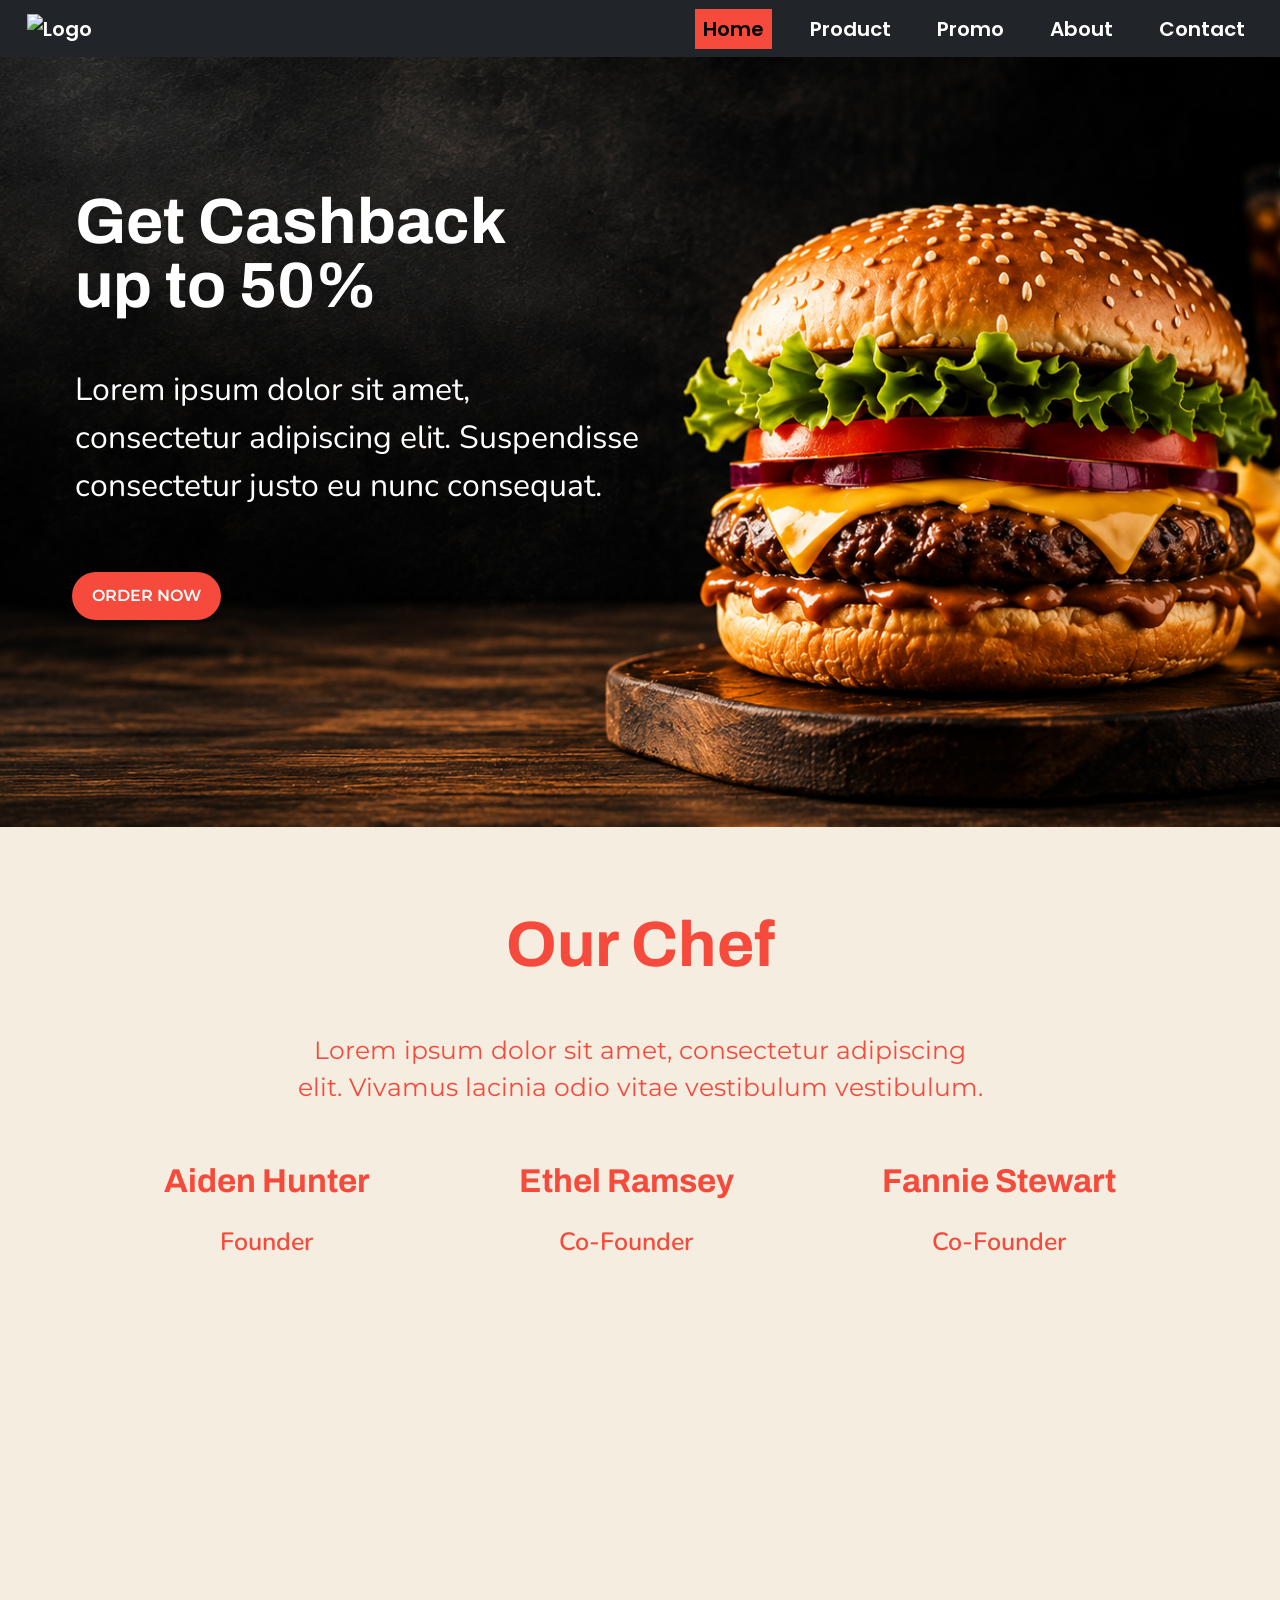
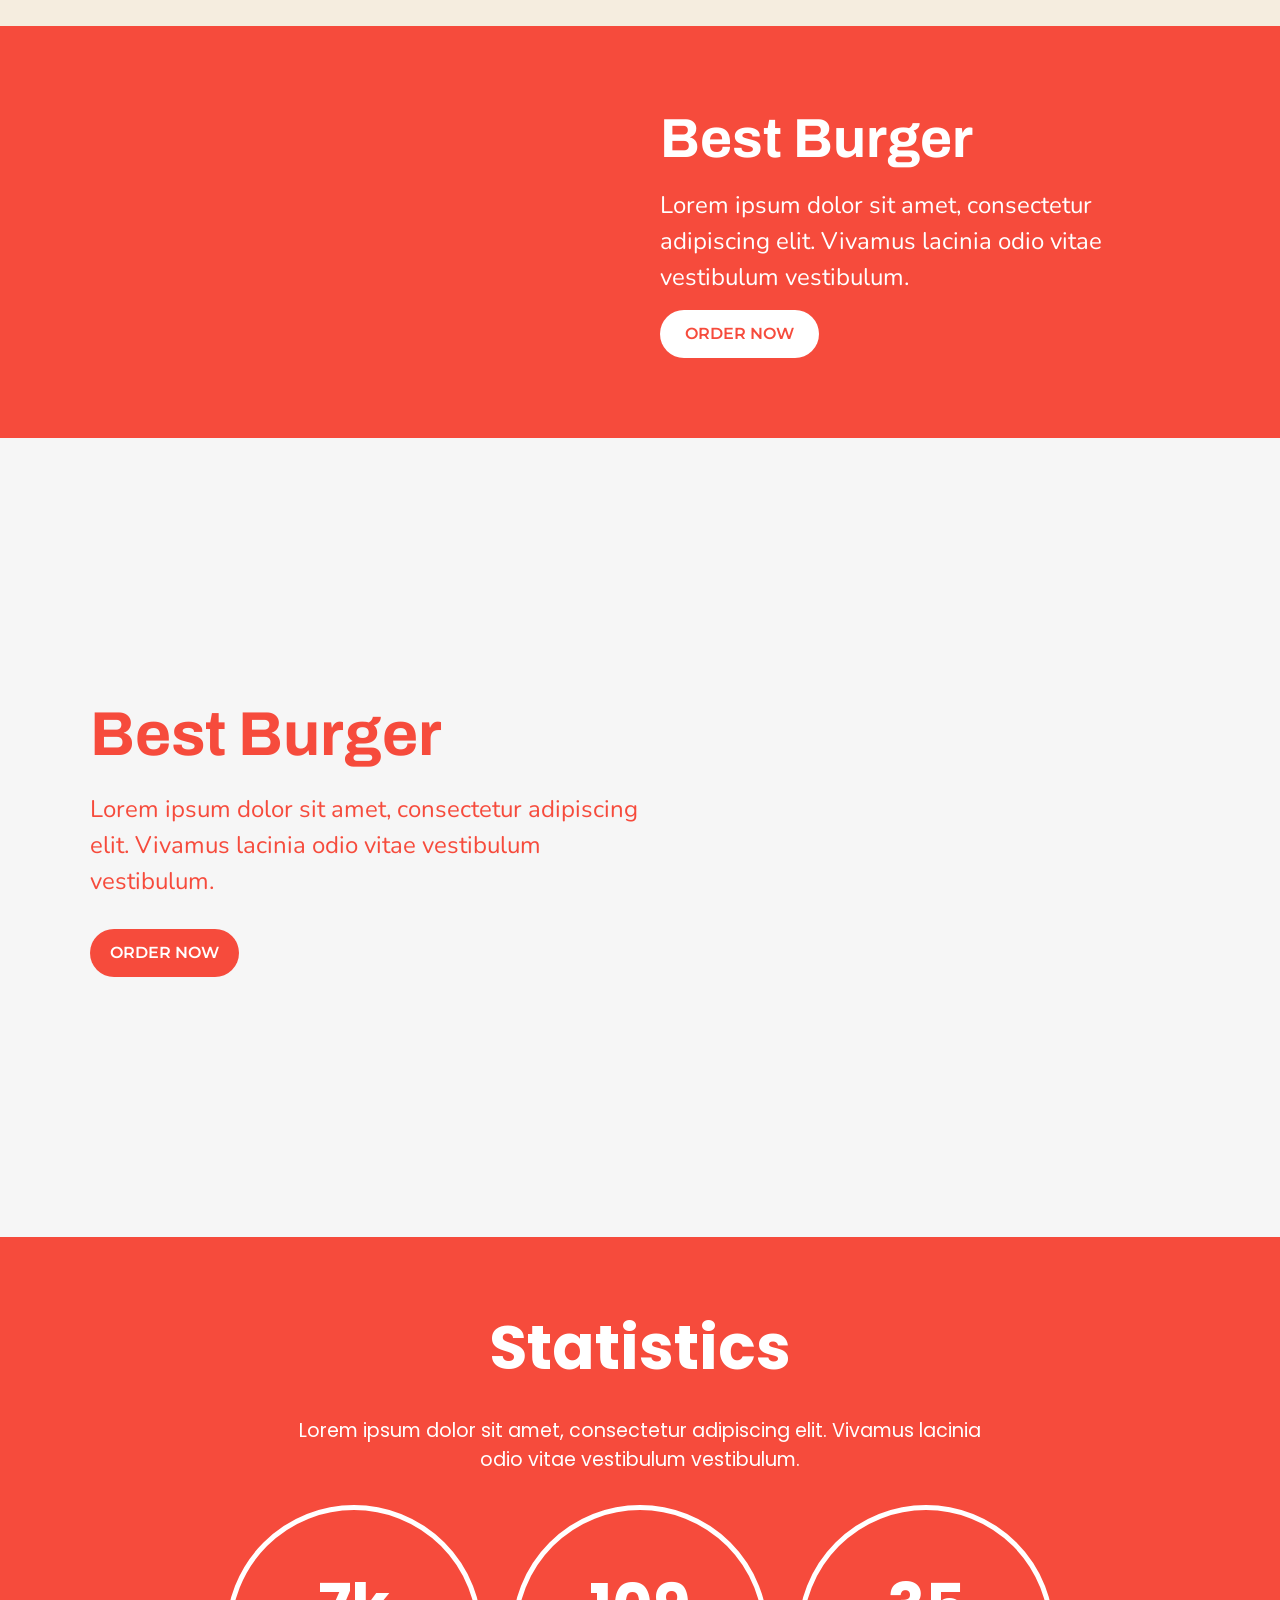
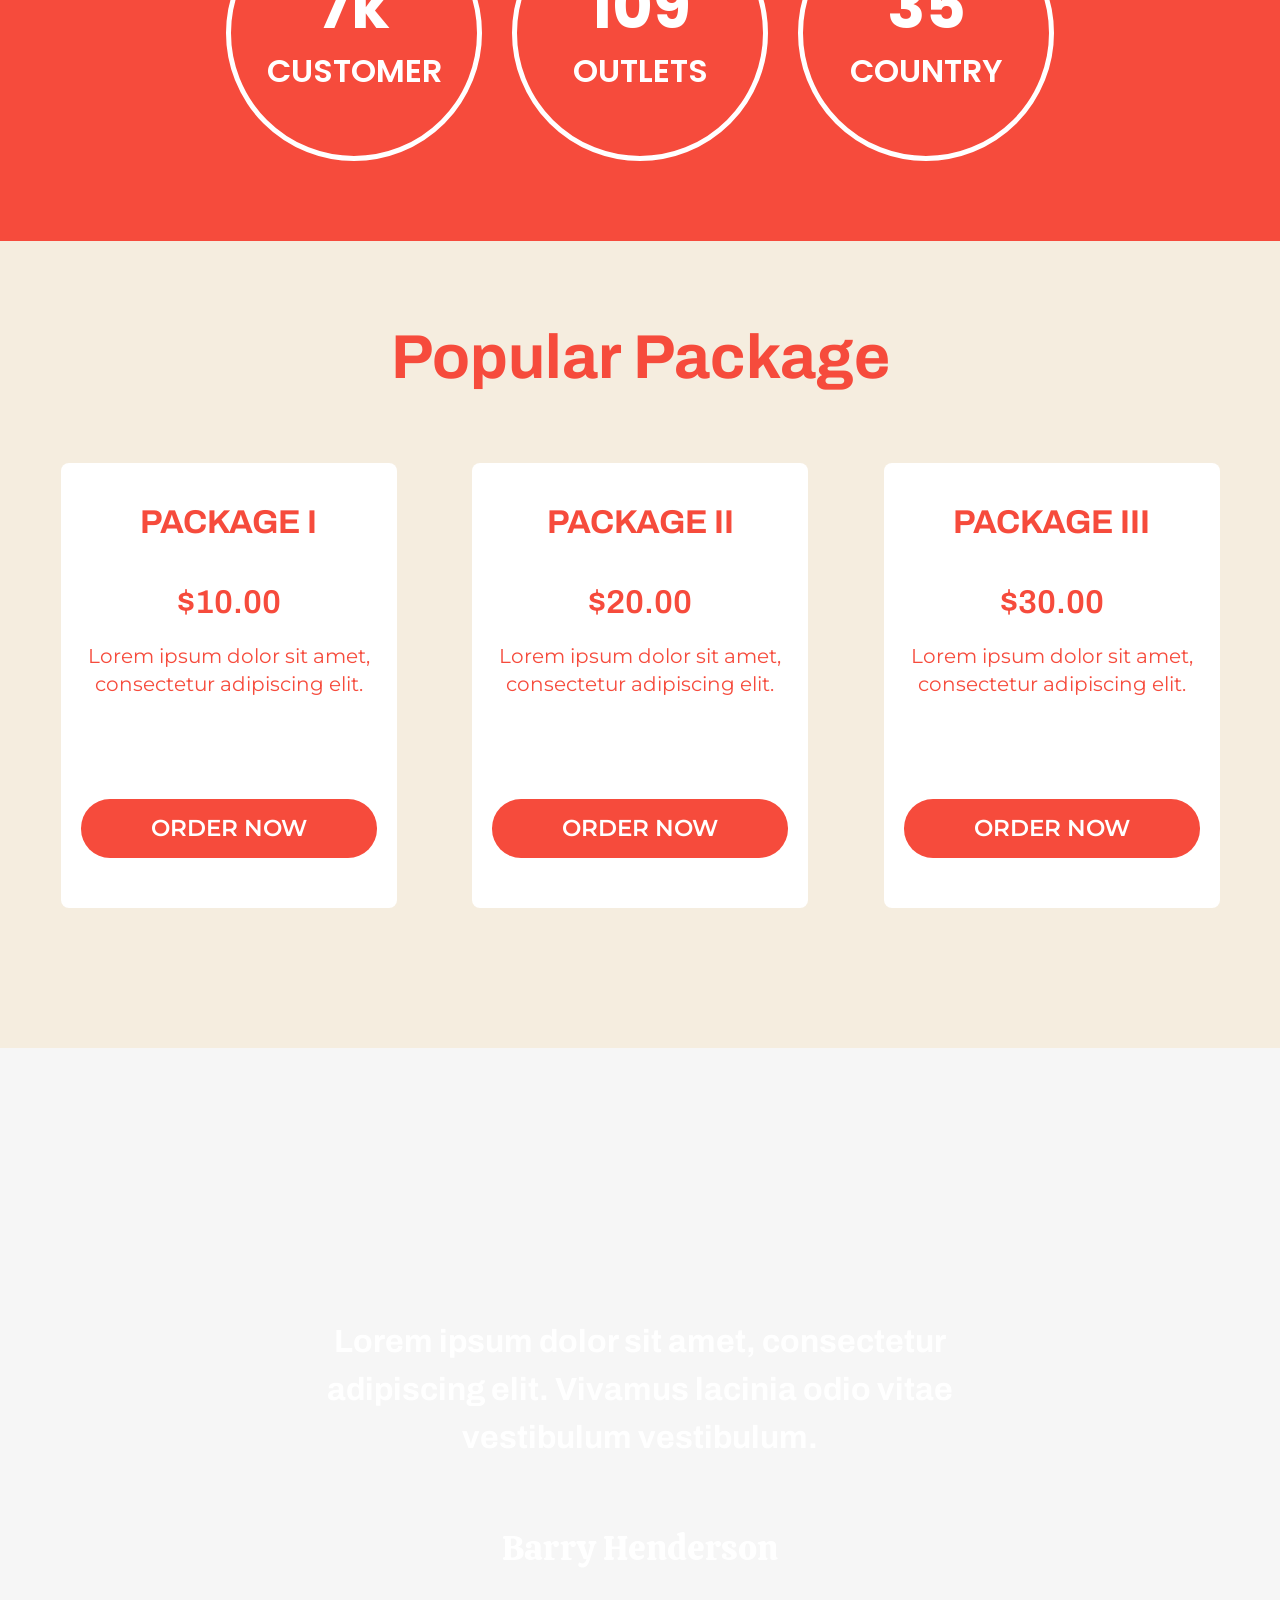
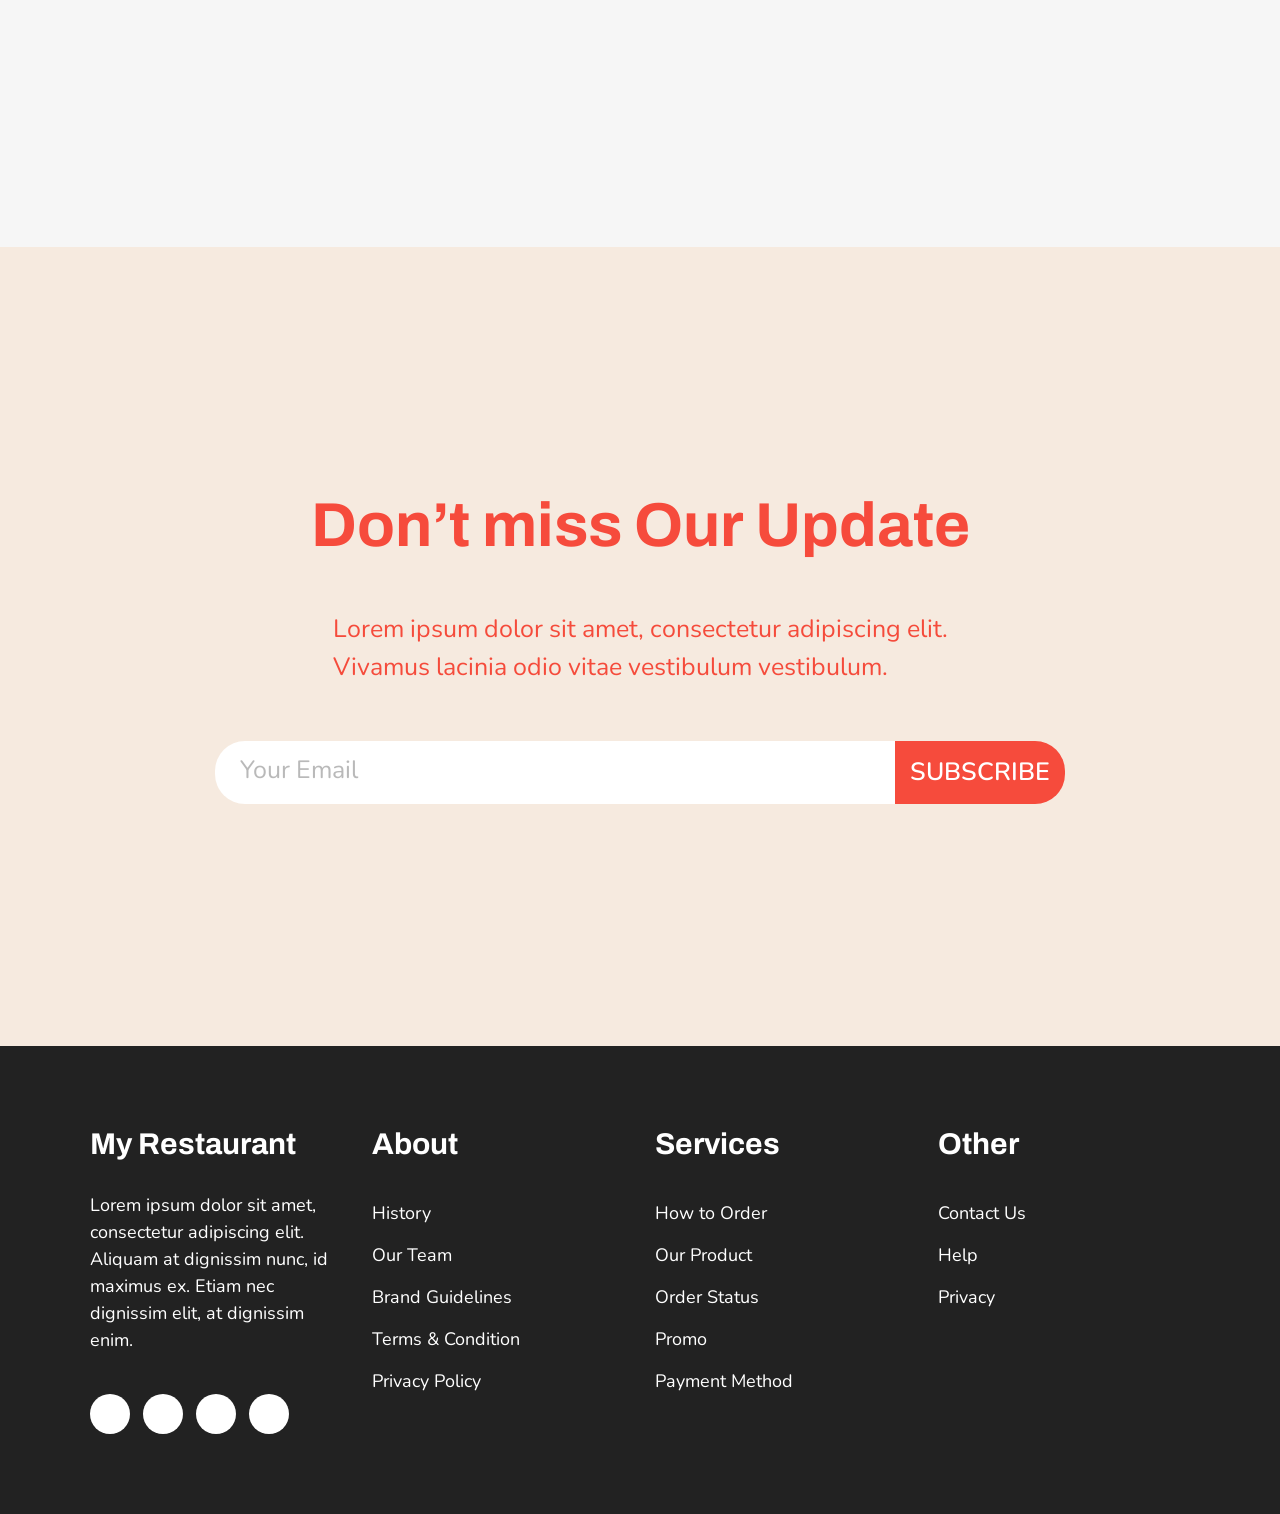
==== commit 83e8a256: "all pages update and responsive design" ====
--- a/index.html
+++ b/index.html
@@ -56,6 +56,7 @@
     />
 
     <link rel="stylesheet" href="style.css" />
+    <link rel="stylesheet" href="mediaquery.css" />
   </head>
 
   <body>
@@ -69,7 +70,7 @@
               </div>
             </a>
             <button
-              class="navbar-toggler"
+              class="navbar-toggler custom-toggler"
               type="button"
               data-bs-toggle="collapse"
               data-bs-target="#navbarSupportedContent"
@@ -90,16 +91,16 @@
                   >
                 </li>
                 <li class="nav-item">
-                  <a class="nav-link" href="product.html">PRODUCT</a>
-                </li>
-                <li class="nav-item">
-                  <a class="nav-link" href="promo.html">PROMO</a>
-                </li>
-                <li class="nav-item">
-                  <a class="nav-link" href="about.html">ABOUT</a>
-                </li>
-                <li class="nav-item">
-                  <a class="nav-link" href="contact.html">CONTACT</a>
+                  <a class="nav-link" href="product.html">Product</a>
+                </li>
+                <li class="nav-item">
+                  <a class="nav-link" href="promo.html">Promo</a>
+                </li>
+                <li class="nav-item">
+                  <a class="nav-link" href="about.html">About</a>
+                </li>
+                <li class="nav-item">
+                  <a class="nav-link" href="contact.html">Contact</a>
                 </li>
               </ul>
             </div>
--- a/style.css
+++ b/style.css
@@ -59,7 +59,7 @@
   margin: 0 15px;
 }
 .logo img {
-  height: 55px;
+  height: 50px;
   width: auto;
 }
 .navbar {
@@ -70,10 +70,10 @@
 .navbar a {
   text-decoration: none;
   color: #ffffff;
-  font-size: 25px;
+  font-size: 20px;
   font-weight: 600;
   font-family: "Poppins", sans-serif;
-  padding: 10px 15px;
+  padding: 5px 15px;
   transition: 0.3s;
 }
 .navbar a:hover {
@@ -1144,7 +1144,7 @@
   align-items: center;
   padding-left: 60px;
   top: 96px;
-  padding: 30px 15px;
+  padding: 30px 95px;
 }
 
 /* TEXT */
@@ -1436,3 +1436,50 @@
   color: #ccc;
   margin: 0;
 }
+
+.custom-toggler {
+  padding: 4px 6px;
+  font-size: 12px;
+}
+
+.custom-toggler .navbar-toggler-icon {
+  width: 18px;
+  height: 18px;
+  background-size: 100%;
+}
+/* .video-area */
+.video-section {
+  position: relative;
+  width: 100%;
+  height: 80vh;
+  overflow: hidden;
+}
+
+.hero-video {
+  width: 100%;
+  height: 100%;
+  object-fit: cover;
+}
+
+/* black overlay effect */
+.video-section::before {
+  content: "";
+  position: absolute;
+  inset: 0;
+  background: linear-gradient(to left, rgba(0, 0, 0, 0.7), rgba(0, 0, 0, 0.7));
+  z-index: 1;
+}
+
+.content-map {
+  position: absolute;
+  inset: 0;
+  z-index: 2;
+
+  display: flex;
+  flex-direction: column;
+  justify-content: center;
+  align-items: center;
+
+  text-align: center;
+  color: white;
+}
--- a/mediaquery.css
+++ b/mediaquery.css
@@ -0,0 +1,115 @@
+@media (max-width: 425px) {
+  .header-area,
+  .ptext {
+    font-size: 20px;
+    width: 100%;
+    padding: 10px 0px;
+  }
+  .header-area .logo img {
+    height: 32px;
+    width: auto;
+  }
+  .header-area .navbar a {
+    font-size: 15px;
+  }
+  .header-area,
+  .btext {
+    font-size: 3 rem;
+  }
+  .header-area,
+  .btn button {
+    font-size: 0.9rem;
+  }
+  .our-section,
+  .h2-text {
+    font-size: 3rem;
+  }
+  .our-section,
+  .utext {
+    font-size: 18px;
+    /* width: 70%; */
+  }
+  .our-section,
+  .utext {
+    padding-top: 8px;
+    padding-bottom: 8px;
+  }
+  .our-section,
+  .p-col {
+    font-size: 20px;
+  }
+  .burger-section1 .container {
+    display: flex;
+    flex-direction: column;
+  }
+  .burger-section1 .burger-text1 {
+    font-size: clamp(45px, 6vw, 62px);
+  }
+  .burger-section1 .burger-text2 {
+    font-size: 19px;
+    margin: 20px 0;
+  }
+  .burger-section1 .btn-burger {
+    font-size: 0.9rem;
+  }
+  .burger-section1 .burger-content {
+    text-align: center;
+  }
+  .burger-section1 .burger-text2 .burger-section1 .burger-content {
+    text-align: center;
+  }
+  /* burger-section2 */
+  .burger-section2 .container {
+    display: flex;
+    flex-direction: column;
+  }
+  .burger-section2 .burger-content {
+    /* flex: 1; */
+    display: flex;
+    flex-direction: column;
+    align-items: center;
+    text-align: center;
+  }
+  .burger-section2 .burger-t1 {
+    font-size: clamp(45px, 6vw, 62px);
+  }
+  .burger-section2 .burger-t2 {
+    font-size: 19px;
+  }
+  .burger-section2 .btn-bug {
+    margin: 0px;
+    margin-bottom: 25px;
+    font-size: 0.9rem;
+  }
+  /* .statistics-area */
+  .statistics-area .st1 {
+    width: 11rem;
+  }
+  .statistics-area .st-text {
+    font-size: clamp(45px, 6vw, 62px);
+  }
+  .popular-area .po-text {
+    font-size: clamp(45px, 6vw, 62px);
+  }
+  /* update-area */
+  .our-update .our-text1 {
+    font-size: clamp(45px, 6vw, 62px);
+    text-align: center;
+  }
+  .our-update .our-text2 {
+    font-size: 19px;
+    text-align: center;
+    padding-top: 15px;
+    padding-bottom: 15px;
+  }
+  .our-update .input1 {
+    height: 45px;
+  }
+  .our-update .input2 {
+    font-size: 16px;
+    height: 45px;
+  }
+  .our-update .input1::placeholder {
+    font-size: 17px;
+  }
+}
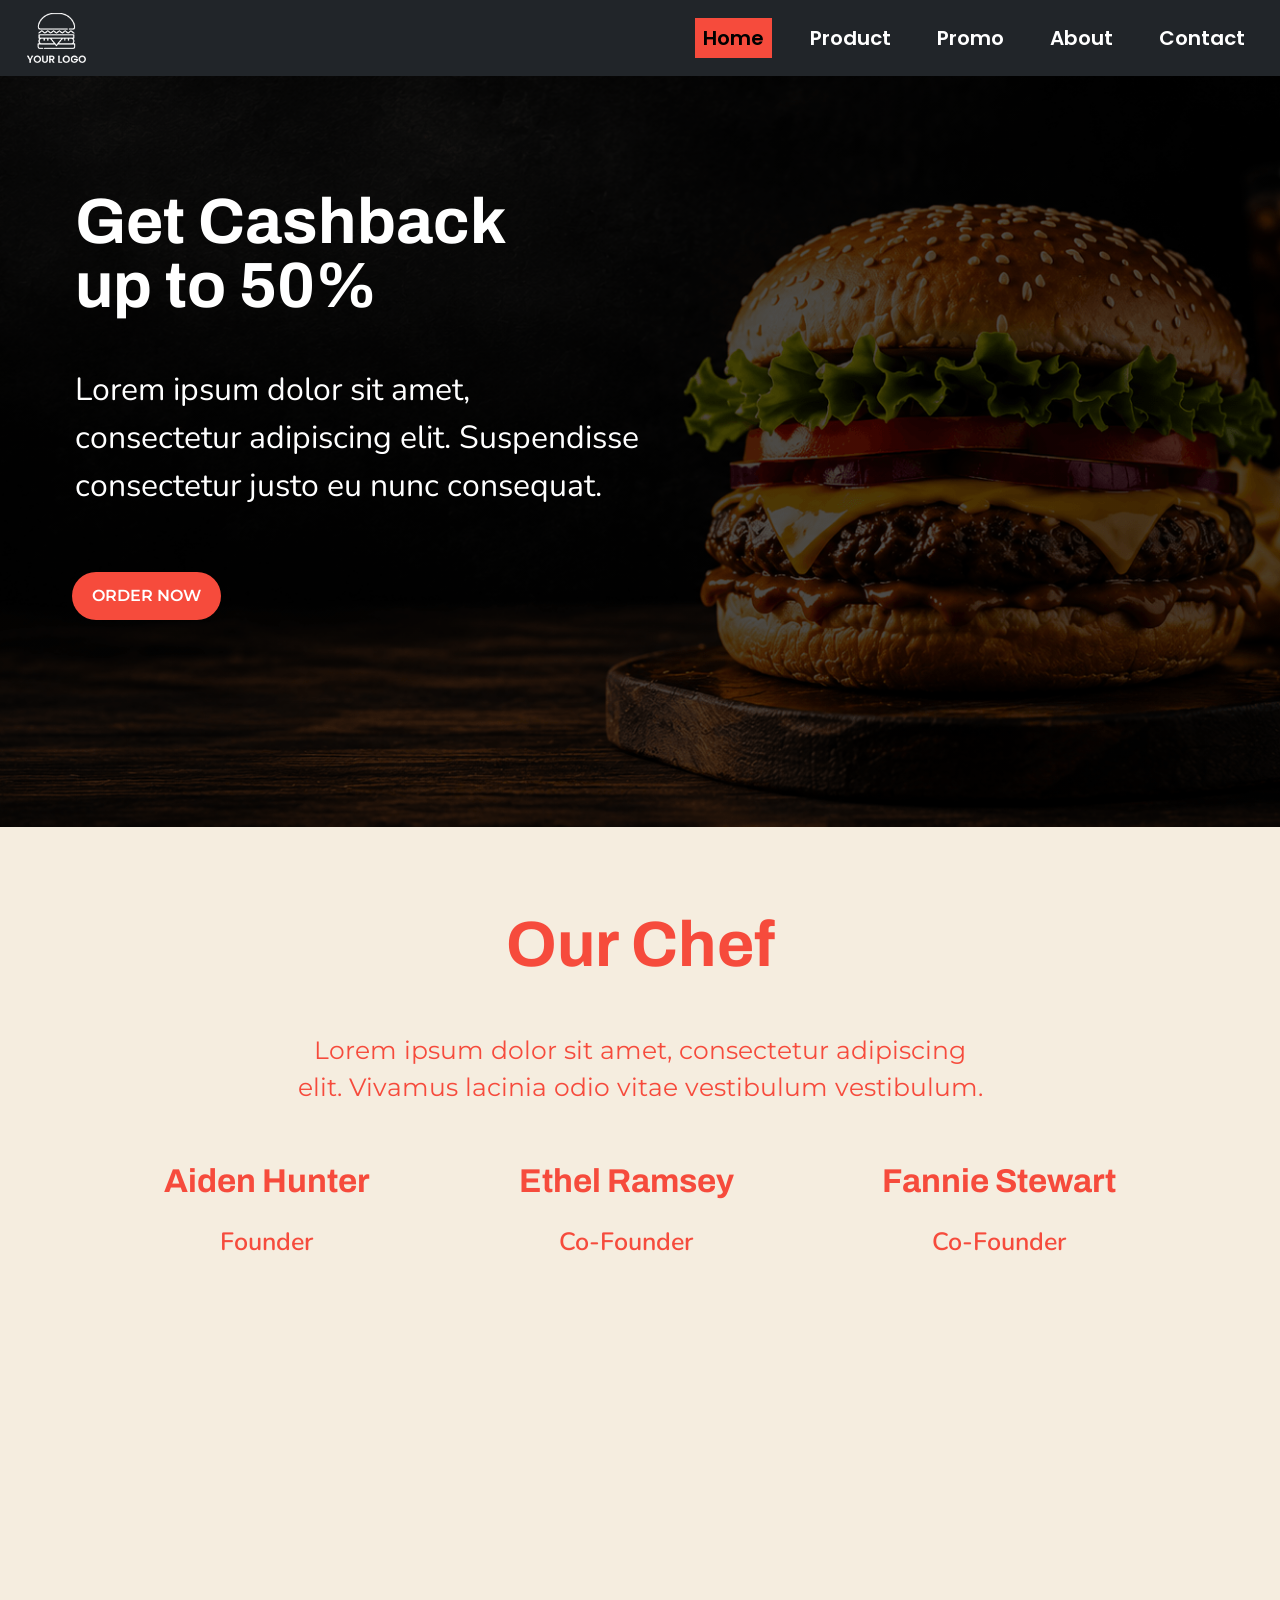
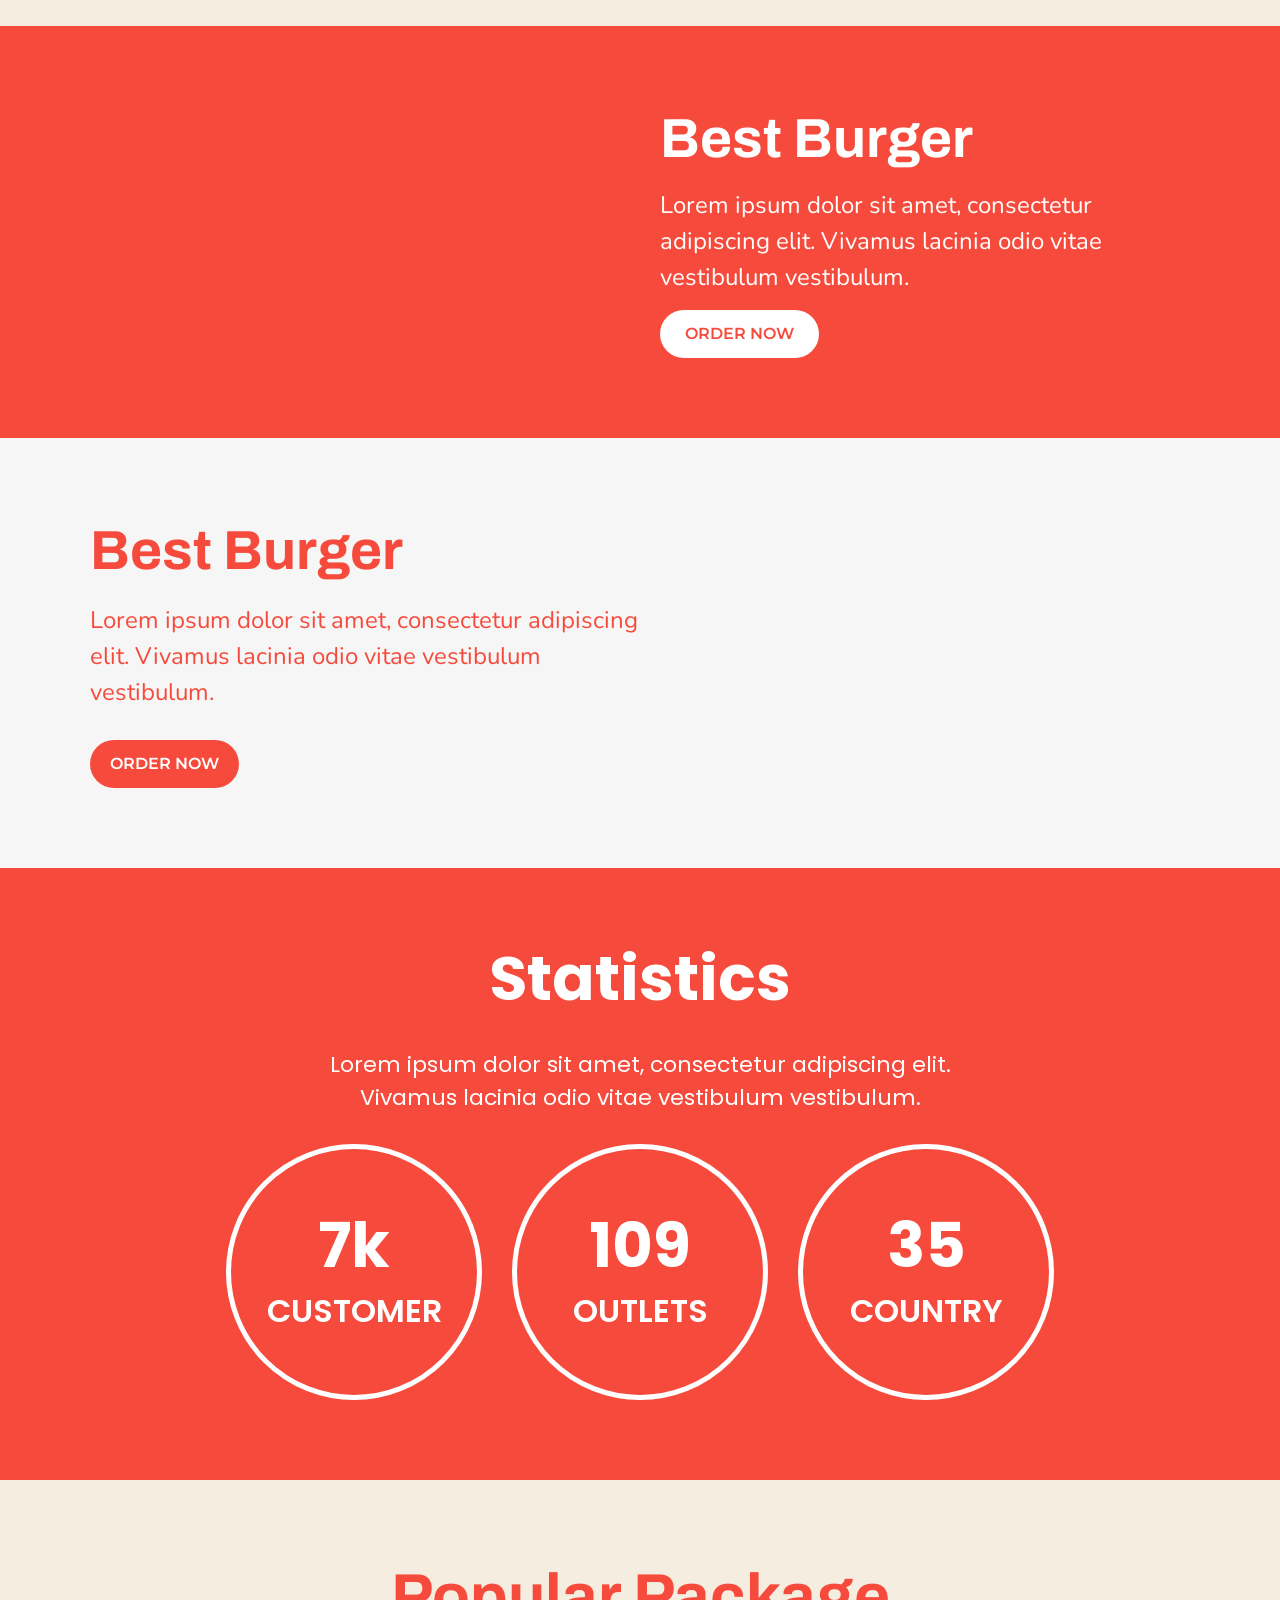
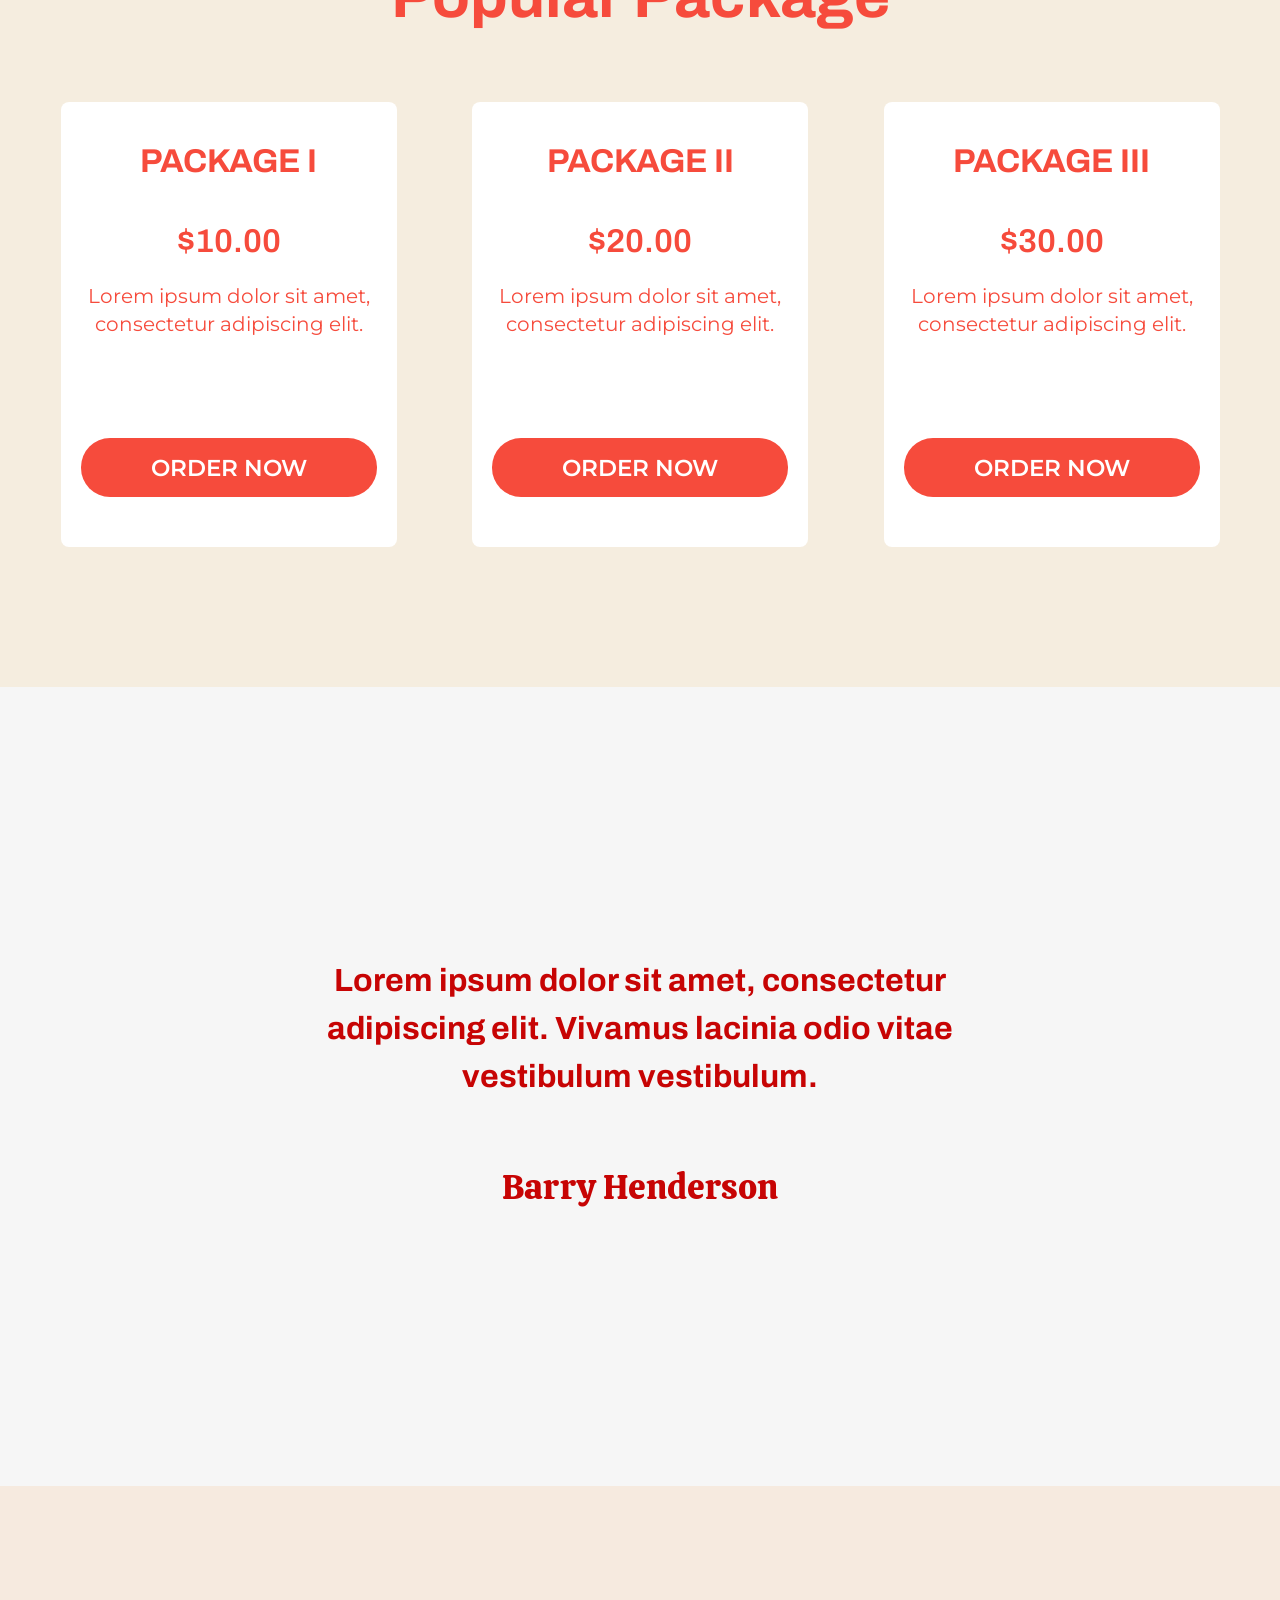
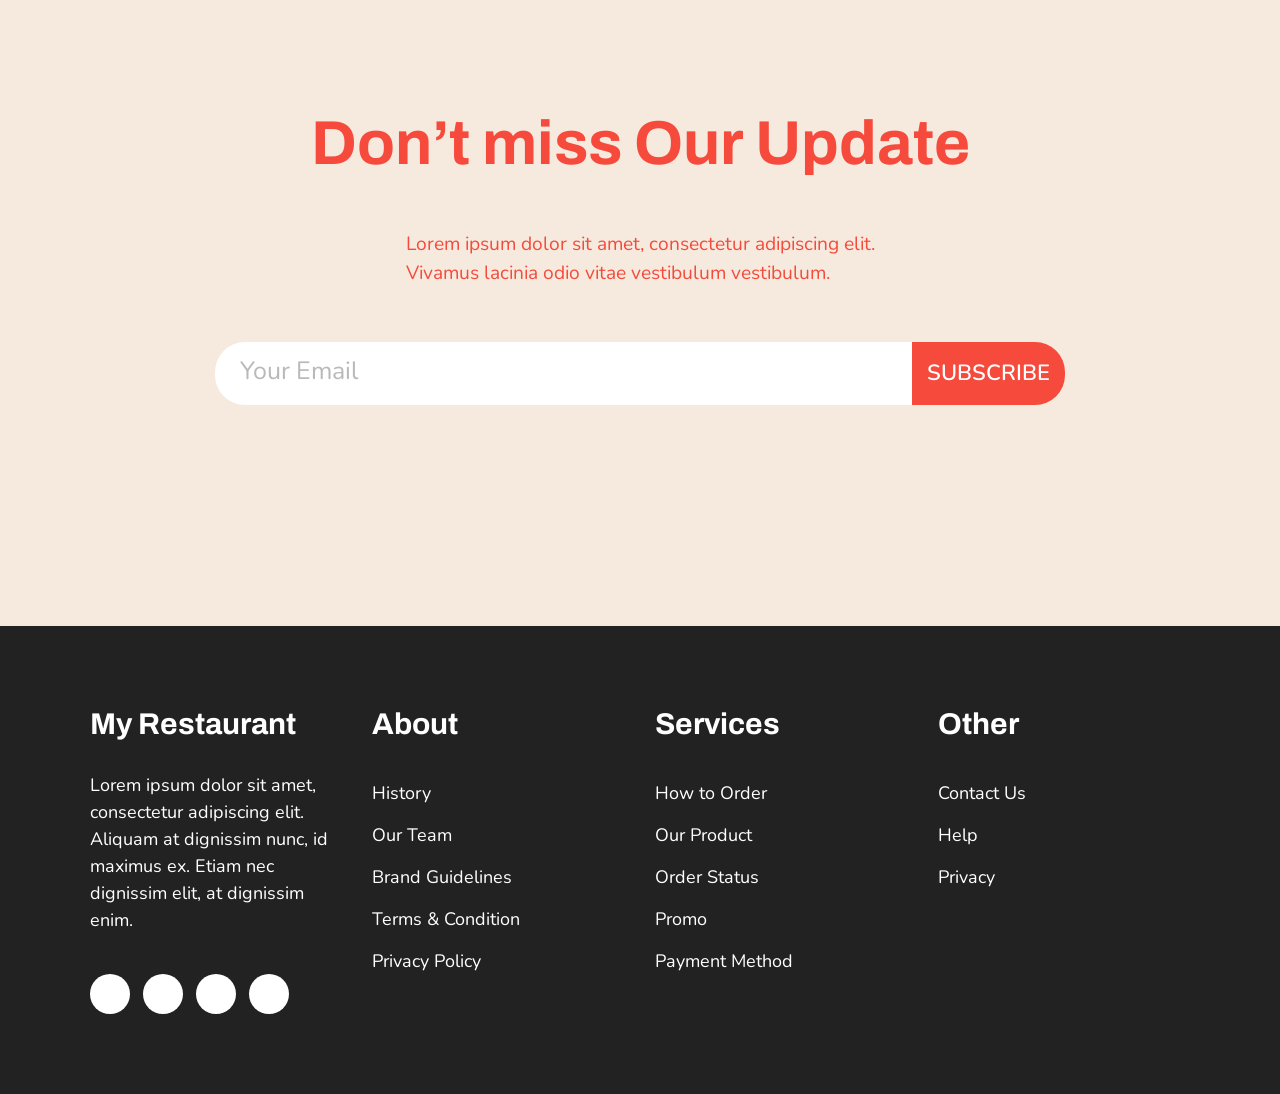
==== commit 2940cedb: "image compress and updated all pages" ====
--- a/index.html
+++ b/index.html
@@ -66,7 +66,7 @@
           <div class="container-fluid">
             <a class="navbar-brand" href="#">
               <div class="logo">
-                <img src="img/logo.jpg" alt="Logo" class="img-fluid" />
+                <img src="img/logo.png" alt="Logo" class="img-fluid" />
               </div>
             </a>
             <button
@@ -81,7 +81,7 @@
               <span class="navbar-toggler-icon"></span>
             </button>
             <div class="collapse navbar-collapse" id="navbarSupportedContent">
-              <ul class="navbar-nav ms-auto mb-2 mb-lg-0">
+              <ul class="navbar-nav ms-auto mb-3 mb-lg-0">
                 <li class="nav-item">
                   <a
                     class="nav-link active"
@@ -109,7 +109,7 @@
       </div>
 
       <div class="banner-content">
-        <h1 class="btext">
+        <h1 class="b2text">
           Get Cashback <br />
           up to 50%
         </h1>
--- a/style.css
+++ b/style.css
@@ -81,6 +81,15 @@
 }
 
 .btext {
+  /* font-size: clamp(3rem, 5vw, 5rem); */
+  font-size: 4rem;
+  color: #ffffff;
+  font-weight: 700;
+  font-family: "Archivo", sans-serif;
+  line-height: 1;
+  padding-top: 90px;
+}
+.b2text {
   /* font-size: clamp(3rem, 5vw, 5rem); */
   font-size: 4rem;
   color: #ffffff;
@@ -280,7 +289,7 @@
   display: flex;
   justify-content: center;
   align-items: center;
-  min-height: 799px; /* 🔥 full screen height */
+  /* min-height: 799px; 🔥 full screen height */
   height: auto;
   background-image: url(img/burger-banner.jpg);
   background-repeat: no-repeat;
@@ -300,7 +309,7 @@
 }
 .burger-t1 {
   color: #f64b3c;
-  font-size: clamp(32px, 6vw, 62px);
+  font-size: 55px;
   font-weight: 700;
   font-family: "Archivo", sans-serif;
 }
@@ -343,7 +352,7 @@
 
 .st-text {
   color: #ffffff;
-  font-size: clamp(32px, 6vw, 62px);
+  font-size: 62px;
   text-align: center;
   font-weight: 700;
   line-height: 1;
@@ -352,7 +361,7 @@
 .statext {
   color: #ffffff;
   text-align: center;
-  font-size: clamp(18px, 1.5vw, 25px);
+  font-size: clamp(22px, 1.5vw, 25px);
   padding: 30px 0;
   max-width: 700px;
   margin: auto;
@@ -429,7 +438,7 @@
   transition: all 0.4s cubic-bezier(0.25, 0.8, 0.25, 1);
   background: #ffffff;
   width: 336px;
-  height: 445px;
+  min-height: 445px;
   padding: 40px 20px; /* 🔥 equal top-bottom */
   border-radius: 8px;
   text-align: center;
@@ -507,7 +516,7 @@
 /* .article-area-start */
 .art-text1 {
   font-size: clamp(28px, 2.5vw, 40px);
-  color: #ffffff;
+  color: #c70404;
   /* letter-spacing: 2px; */
   /* line-height: 25px; */
   text-align: center;
@@ -516,7 +525,7 @@
 }
 .art-text2 {
   font-size: clamp(35px, 2.5vw, 50px);
-  color: #ffffff;
+  color: #c70404;
   padding-top: 50px;
   font-weight: 400;
   font-family: "Calistoga", serif;
@@ -535,6 +544,7 @@
   flex-direction: column;
   box-sizing: border-box;
   padding: 0px 15px;
+  background-attachment: fixed;
 }
 /* article-area-end */
 
@@ -542,7 +552,7 @@
 .our-update {
   background-color: #f6eadf;
   /* text-align: center; */
-  height: 799px;
+  height: 740px;
   box-sizing: border-box;
   display: flex;
   flex-direction: column;
@@ -556,13 +566,13 @@
   padding: 0 15px;
 }
 .our-text1 {
-  font-size: clamp(32px, 6vw, 62px);
+  font-size: clamp(45px, 6vw, 62px);
   color: #f64b3c;
   font-weight: 700;
   font-family: "Archivo", sans-serif;
 }
 .our-text2 {
-  font-size: clamp(22px, 2.5vw, 25px);
+  font-size: clamp(18px, 1.5vw, 25px);
   color: #f54b3b;
   padding-top: 40px;
   padding-bottom: 40px;
@@ -583,7 +593,7 @@
   /* max-width: max-content; */
   height: 63px;
   border-radius: 0px 30px 30px 0px;
-  font-size: 25px;
+  font-size: 22px;
   font-weight: 400;
   font-family: "Nunito", sans-serif;
   font-weight: 600;
@@ -1130,7 +1140,9 @@
 /* .promo-area */
 /* HERO FULL WIDTH */
 .header-area {
-  background: url("img/promo.jpg") no-repeat center/cover;
+  background:
+    linear-gradient(to left, rgba(0, 0, 0, 0.7), rgba(0, 0, 0, 0.7)),
+    url(img/promo.png) no-repeat center / cover;
   min-height: 500px;
   position: relative;
 }
@@ -1141,10 +1153,15 @@
   z-index: 2;
   /* min-height: 500px; */
   /* display: flex; */
-  align-items: center;
-  padding-left: 60px;
+  /* align-items: center; */
+  /* padding-left: 60px; */
   top: 96px;
-  padding: 30px 95px;
+  padding: 50px 0px;
+  width: 90%;
+  margin: auto;
+}
+.promo p {
+  color: #aaa;
 }
 
 /* TEXT */
@@ -1230,13 +1247,13 @@
   background-position: center;
 }
 .card1 {
-  background-image: url(img/b1.jpg);
+  background-image: url(img/b1.png);
 }
 .card2 {
-  background-image: url(img/b2.jpg);
+  background-image: url(img/b2.png);
 }
 .card3 {
-  background-image: url(img/b3.jpg);
+  background-image: url(img/b3.png);
 }
 /* TEXT */
 .offer-card .content {
@@ -1252,6 +1269,7 @@
 .offer-card p {
   font-size: 14px;
   line-height: 1.6;
+  color: #aaa;
 }
 
 .offer-card h3 {
@@ -1483,3 +1501,59 @@
   text-align: center;
   color: white;
 }
+
+/* .product-button */
+.pro_button {
+  /* background: #f1f1f1; */
+  display: flex;
+  justify-content: center;
+  align-items: center;
+  font-family: Arial, sans-serif;
+}
+
+.custom-pagination {
+  display: flex;
+  align-items: center;
+  gap: 25px;
+}
+
+.custom-pagination .page-link {
+  border: none;
+  background: transparent;
+  color: #8c8c8c;
+  font-weight: 600;
+  font-size: 18px;
+  padding: 0;
+  box-shadow: none;
+}
+
+.custom-pagination .active .page-link {
+  width: 40px;
+  height: 40px;
+  border-radius: 50%;
+  background: #f64b3c;
+  color: #000;
+  display: flex;
+  align-items: center;
+  justify-content: center;
+}
+
+.next-btn {
+  text-decoration: none;
+  color: #000;
+  font-weight: 700;
+  font-size: 20px;
+  display: flex;
+  align-items: center;
+  gap: 8px;
+}
+
+.next-btn i {
+  font-size: 14px;
+}
+.pronext {
+  color: #f64b3c;
+}
+.next-btn {
+  color: #f64b3c;
+}
--- a/mediaquery.css
+++ b/mediaquery.css
@@ -1,9 +1,13 @@
 @media (max-width: 425px) {
-  .header-area,
-  .ptext {
+  .header-area {
+    padding: 0px;
+  }
+  .header-area .ptext {
     font-size: 20px;
     width: 100%;
     padding: 10px 0px;
+    color: #ffffff;
+    font-weight: 700;
   }
   .header-area .logo img {
     height: 32px;
@@ -12,32 +16,37 @@
   .header-area .navbar a {
     font-size: 15px;
   }
-  .header-area,
-  .btext {
+  .header-area .b2text {
     font-size: 3 rem;
-  }
-  .header-area,
-  .btn button {
+    /* color: #f64b3c; */
+    color: #ffffff !important;
+  }
+  .header-area .btn button {
     font-size: 0.9rem;
   }
   .our-section,
   .h2-text {
     font-size: 3rem;
   }
+  .our-section .utext {
+    font-size: 18px;
+    width: 100%;
+    padding-top: 20px;
+    padding-bottom: 20px;
+    /* width: 70%; */
+  }
   .our-section,
   .utext {
-    font-size: 18px;
-    /* width: 70%; */
-  }
-  .our-section,
-  .utext {
-    padding-top: 8px;
-    padding-bottom: 8px;
+    /* padding-top: 8px;
+    padding-bottom: 8px; */
   }
   .our-section,
   .p-col {
     font-size: 20px;
   }
+  .our-section .our-space .img-fluid {
+    width: 14rem;
+  }
   .burger-section1 .container {
     display: flex;
     flex-direction: column;
@@ -58,6 +67,9 @@
   .burger-section1 .burger-text2 .burger-section1 .burger-content {
     text-align: center;
   }
+  .burger-section1 .burger-img {
+    width: 14rem;
+  }
   /* burger-section2 */
   .burger-section2 .container {
     display: flex;
@@ -80,6 +92,9 @@
     margin: 0px;
     margin-bottom: 25px;
     font-size: 0.9rem;
+  }
+  .burger-section2 .burger-img {
+    width: 14rem;
   }
   /* .statistics-area */
   .statistics-area .st1 {
@@ -88,16 +103,55 @@
   .statistics-area .st-text {
     font-size: clamp(45px, 6vw, 62px);
   }
+
+  /* popular-area */
   .popular-area .po-text {
     font-size: clamp(45px, 6vw, 62px);
   }
+  .popular-area .package1 {
+    min-height: 415px;
+    width: 100%;
+    padding: 35px 20px;
+  }
+  .popular-area .pa-text1 {
+    font-size: 1.6rem;
+  }
+  .popular-area .pa-text2 {
+    font-size: 1.6rem;
+  }
+  .popular-area .pa-img {
+    width: 70px;
+  }
+  .popular-area .pa-text3 {
+    font-size: 17px;
+    padding: 25px 0px;
+  }
+  .popular-area .btn-pa {
+    width: 72%;
+    height: 50px;
+    font-size: 1rem;
+  }
+
+  /* .popular-area .pa-text3 {
+      width: 72%;
+      height: 50px;
+      font-size: 1rem;
+    } */
+
+  /* .article-area */
+  .article-area {
+    height: 500px;
+  }
   /* update-area */
+  .our-update {
+    height: 500px;
+  }
   .our-update .our-text1 {
     font-size: clamp(45px, 6vw, 62px);
     text-align: center;
   }
   .our-update .our-text2 {
-    font-size: 19px;
+    font-size: clamp(18px, 1.5vw, 25px);
     text-align: center;
     padding-top: 15px;
     padding-bottom: 15px;
@@ -106,10 +160,106 @@
     height: 45px;
   }
   .our-update .input2 {
-    font-size: 16px;
+    font-size: 14px;
     height: 45px;
   }
   .our-update .input1::placeholder {
     font-size: 17px;
   }
 }
+
+@media (max-width: 800px) {
+  .header-area {
+    padding: 0px;
+  }
+  .header-area .ptext {
+    padding-top: 25px;
+    padding-bottom: 25px;
+    font-size: 23px;
+    min-width: 100%;
+    /* color: #f64b3c; */
+    color: #ffffff;
+    font-weight: 700;
+  }
+  .header-area .b2text {
+    padding-top: 35px;
+    /* color: #f64b3c; */
+    color: #ffffff;
+  }
+  .header-area .banner-content {
+    padding: 80px 0;
+  }
+  /* our-section */
+  .our-section .utext {
+    min-width: 100%;
+    font-size: 20px;
+  }
+  /* burger-section-1 */
+  .burger-section1 .container {
+    display: flex;
+    flex-direction: column;
+  }
+  .burger-section1 .burger-content {
+    flex: 1;
+    display: flex;
+    flex-direction: column;
+    align-items: center;
+  }
+  .burger-section1 .burger-text1 {
+    margin: 0px;
+  }
+  .burger-section1 .burger-text2 {
+    font-size: 22px;
+    padding: 25px 0px;
+    text-align: center;
+    margin: 0px;
+  }
+  .burger-section1 .burger-img {
+    max-width: 19rem;
+  }
+  /* burger-section-2 */
+  .burger-section2 .container {
+    display: flex;
+    flex-direction: column;
+  }
+  .burger-section2 .burger-content {
+    flex: 1;
+    display: flex;
+    flex-direction: column;
+    align-items: center;
+    margin-bottom: 55px;
+  }
+  .burger-section2 .burger-t1 {
+    margin: 0px;
+  }
+  .burger-section2 .burger-t2 {
+    font-size: 22px;
+    padding: 25px 0px;
+    text-align: center;
+    margin: 0px;
+  }
+  .burger-section2 .burger-img {
+    max-width: 19rem;
+  }
+  .burger-section2 .btn-bug {
+    margin: 0px;
+  }
+  .statistics-area .statext {
+    font-size: 22px;
+  }
+  /* popular-area */
+  .popular-area .po-text {
+    font-size: 60px;
+  }
+}
+
+@media (max-width: 1219px) {
+  .d-flex.align-items-center.justify-content-between.g-4 {
+    display: flex;
+    flex-direction: column;
+    gap: 30px;
+  }
+  .offer2-section {
+    padding: 40px 15px !important;
+  }
+}
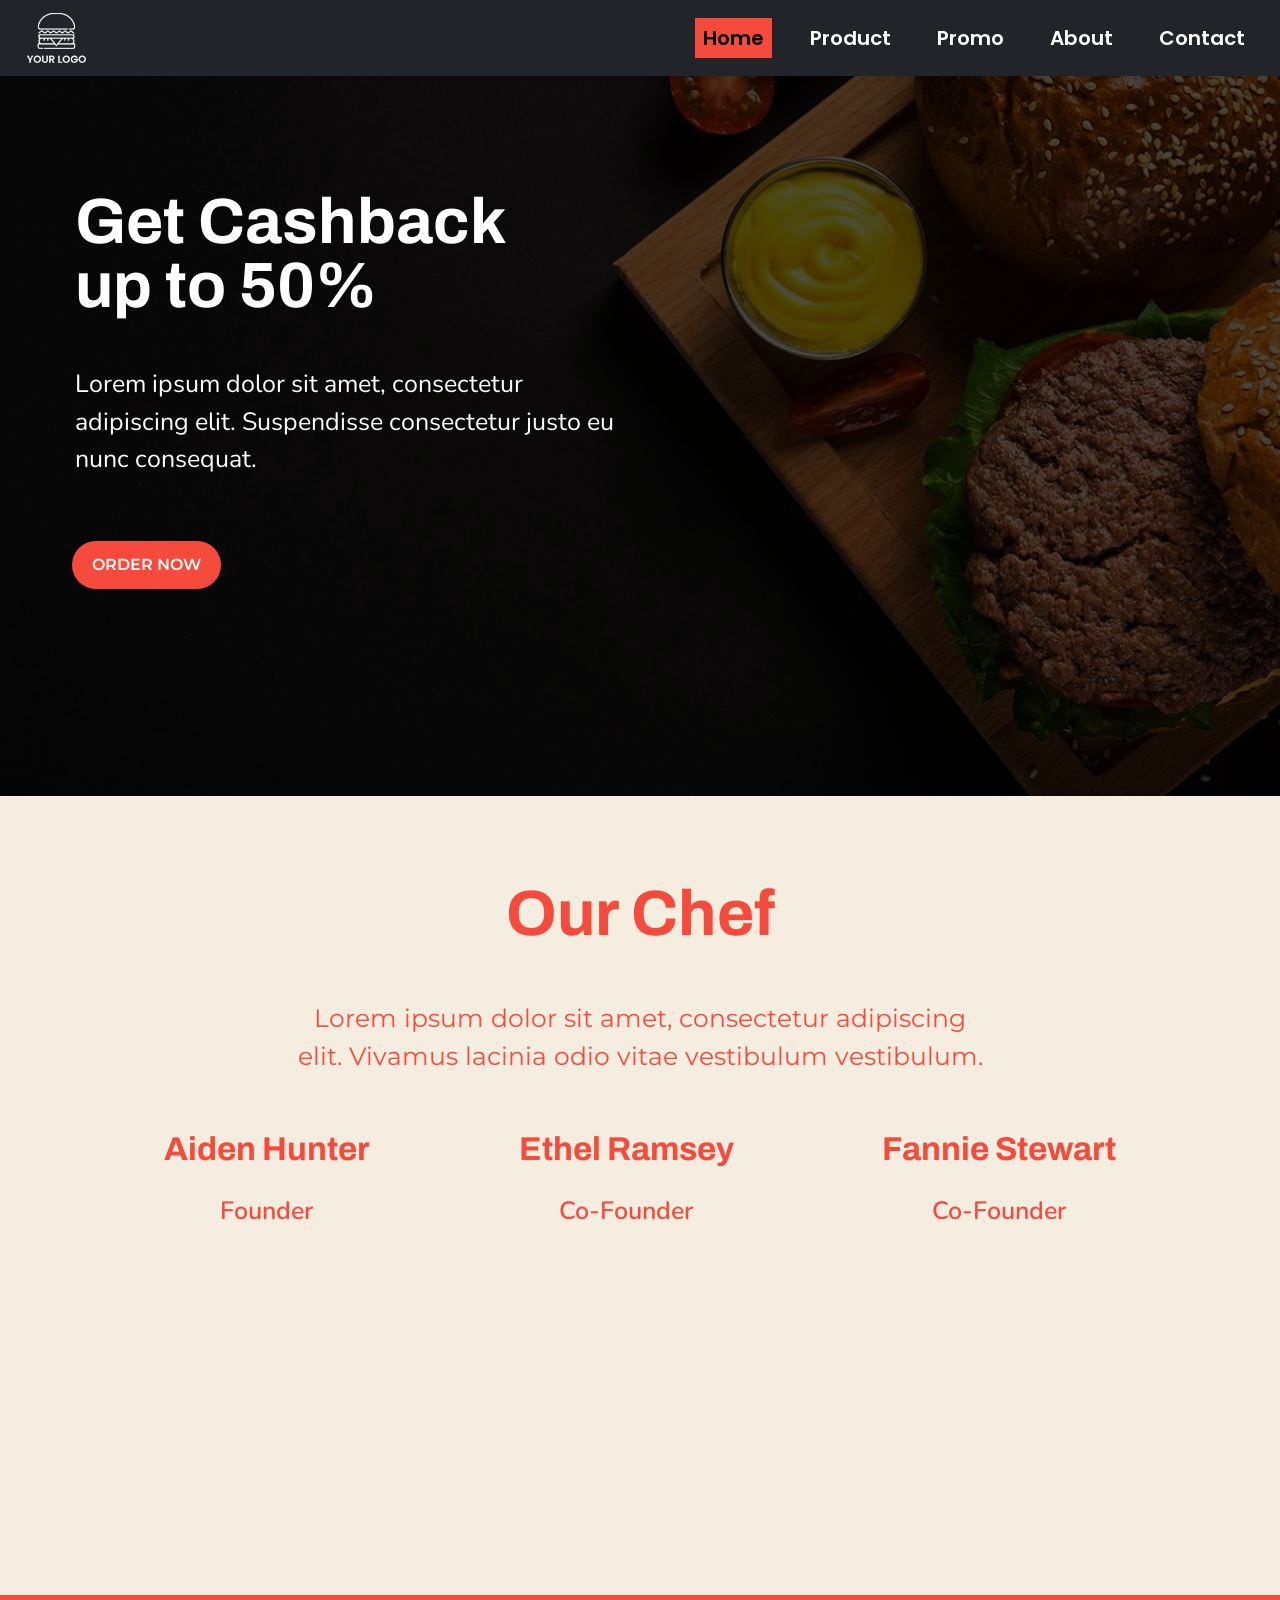
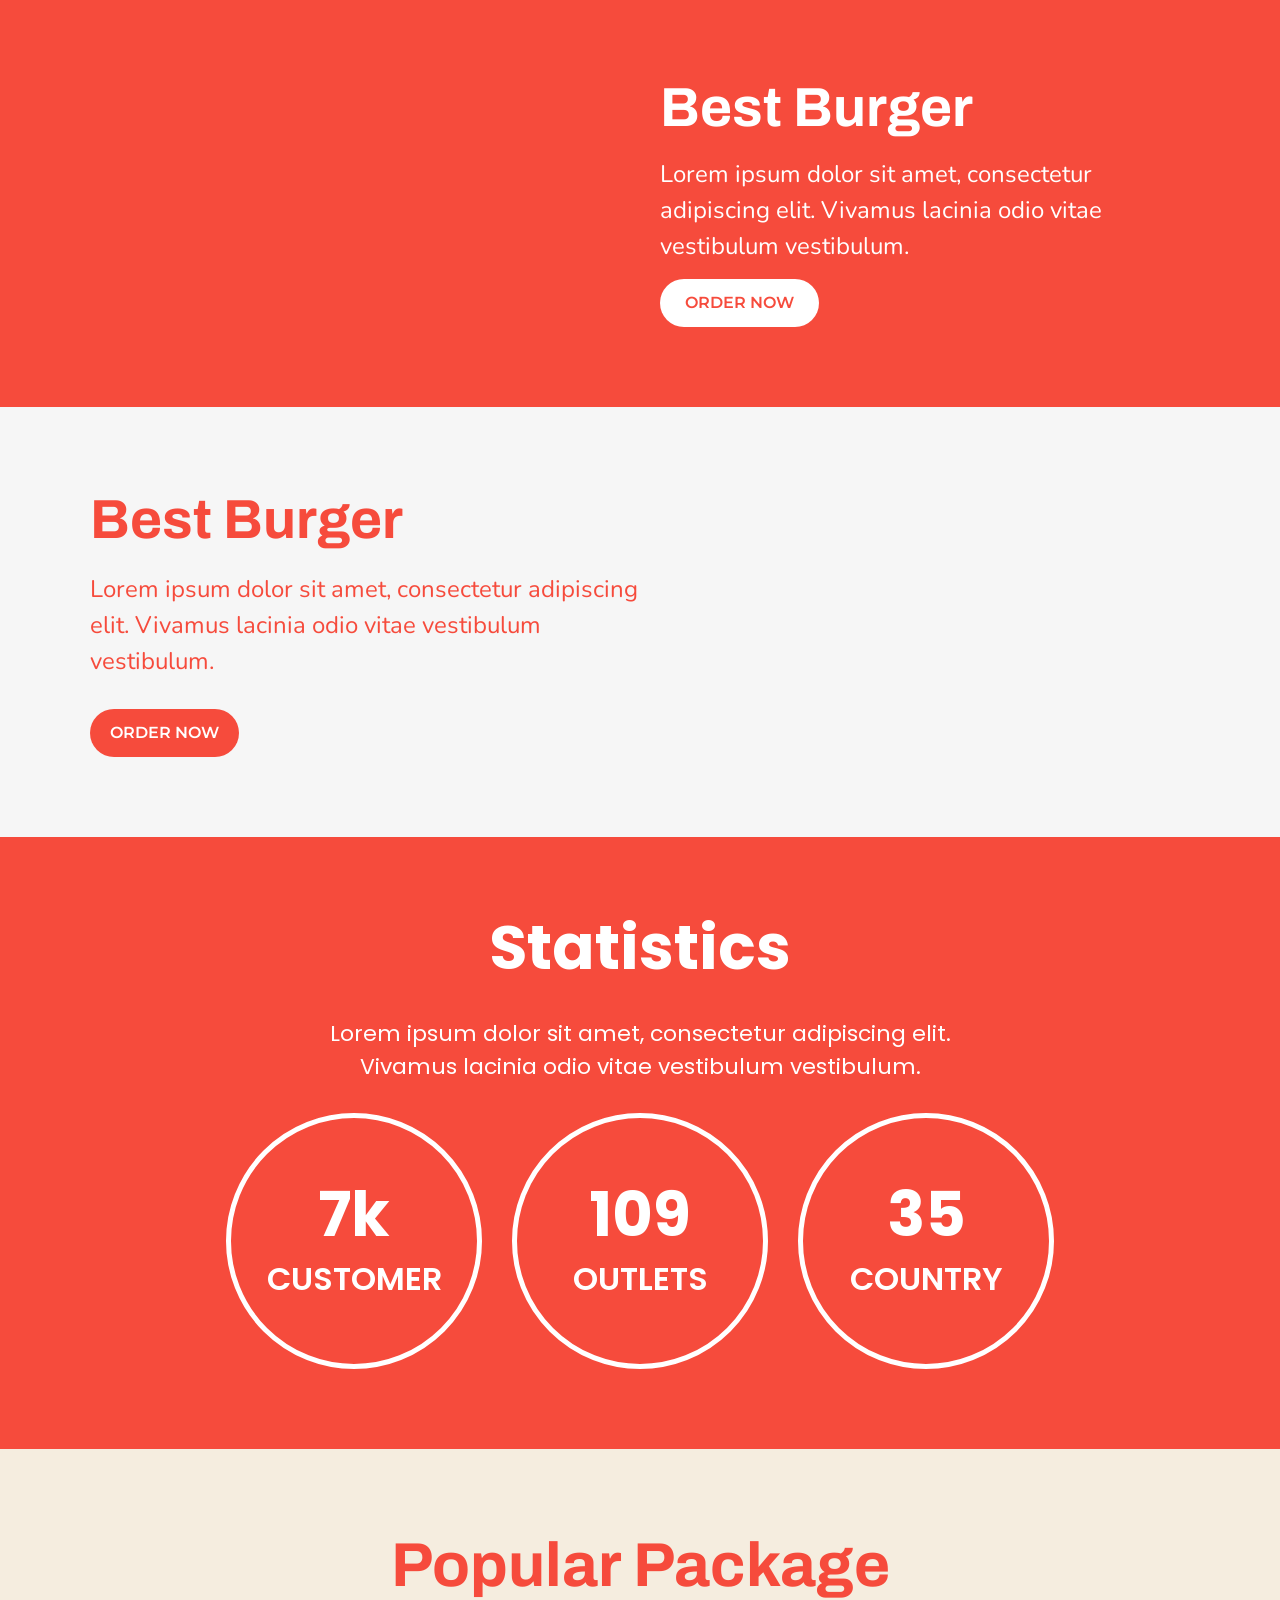
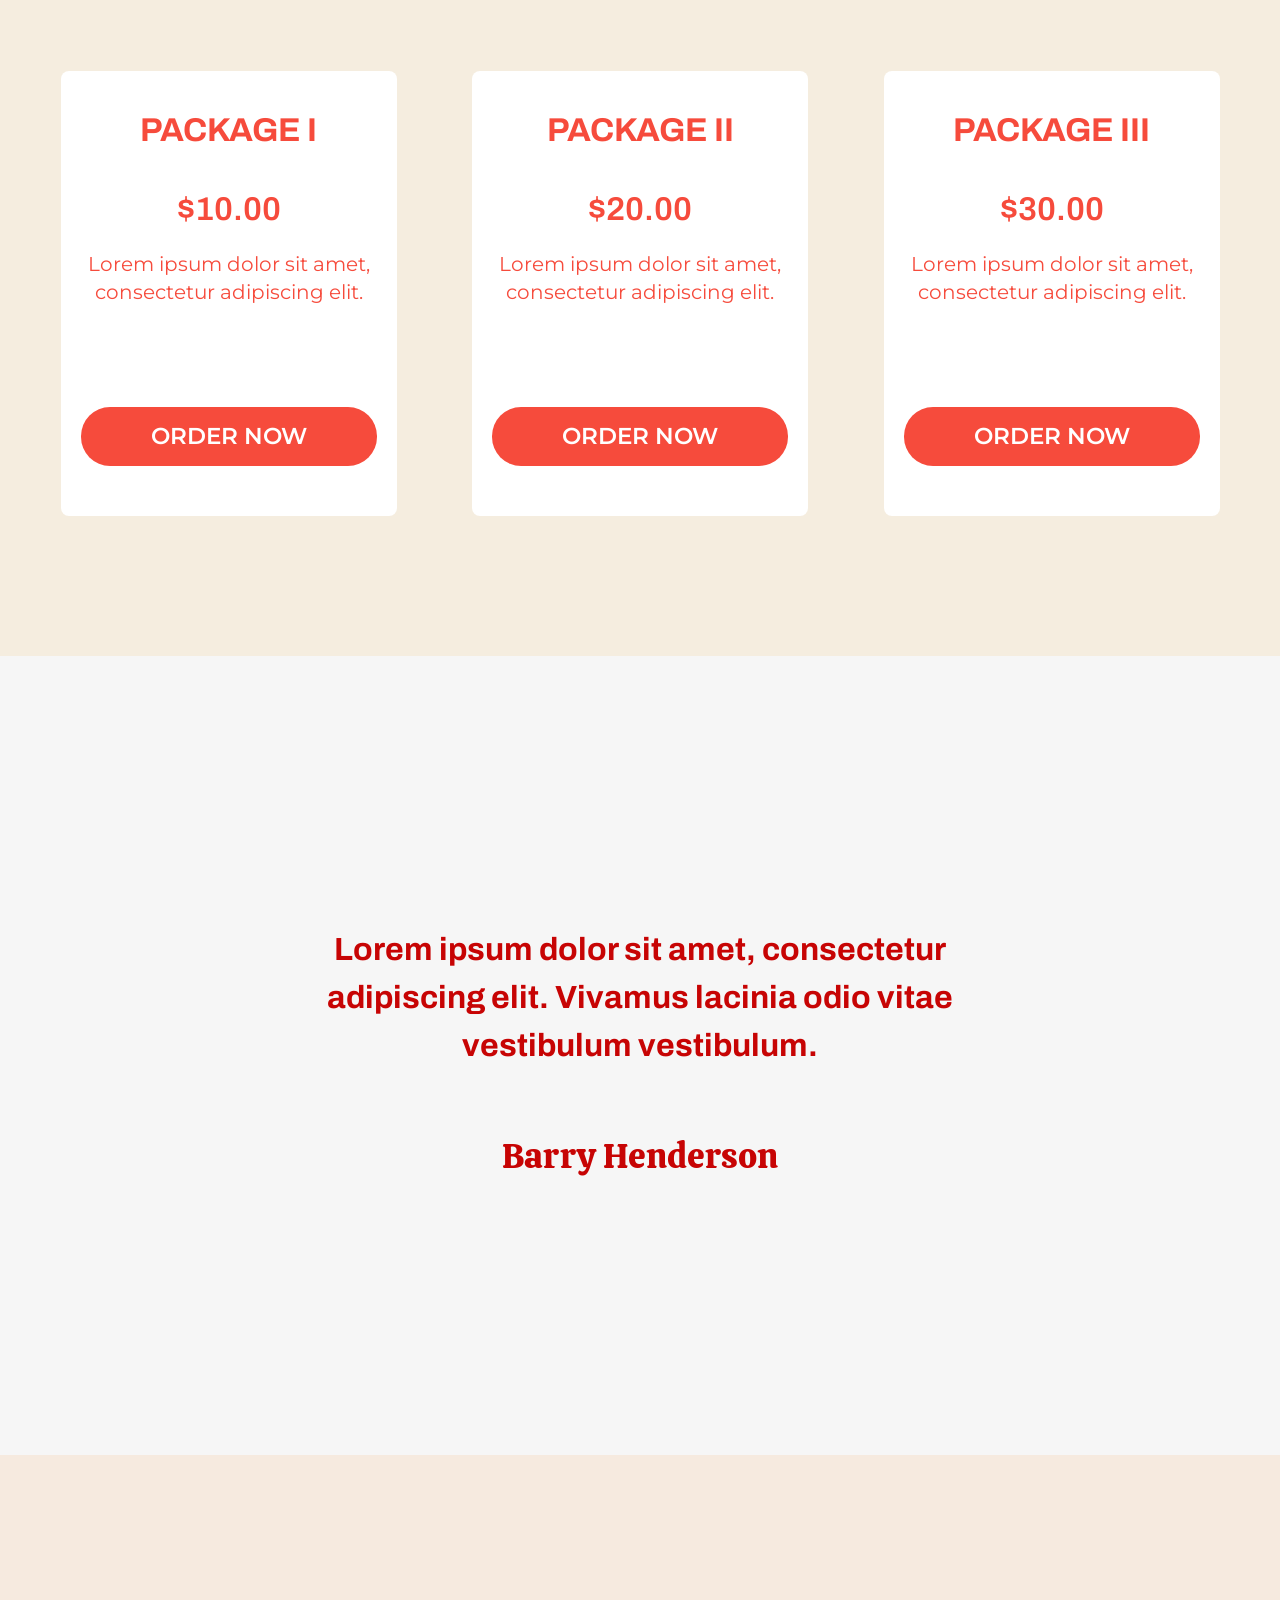
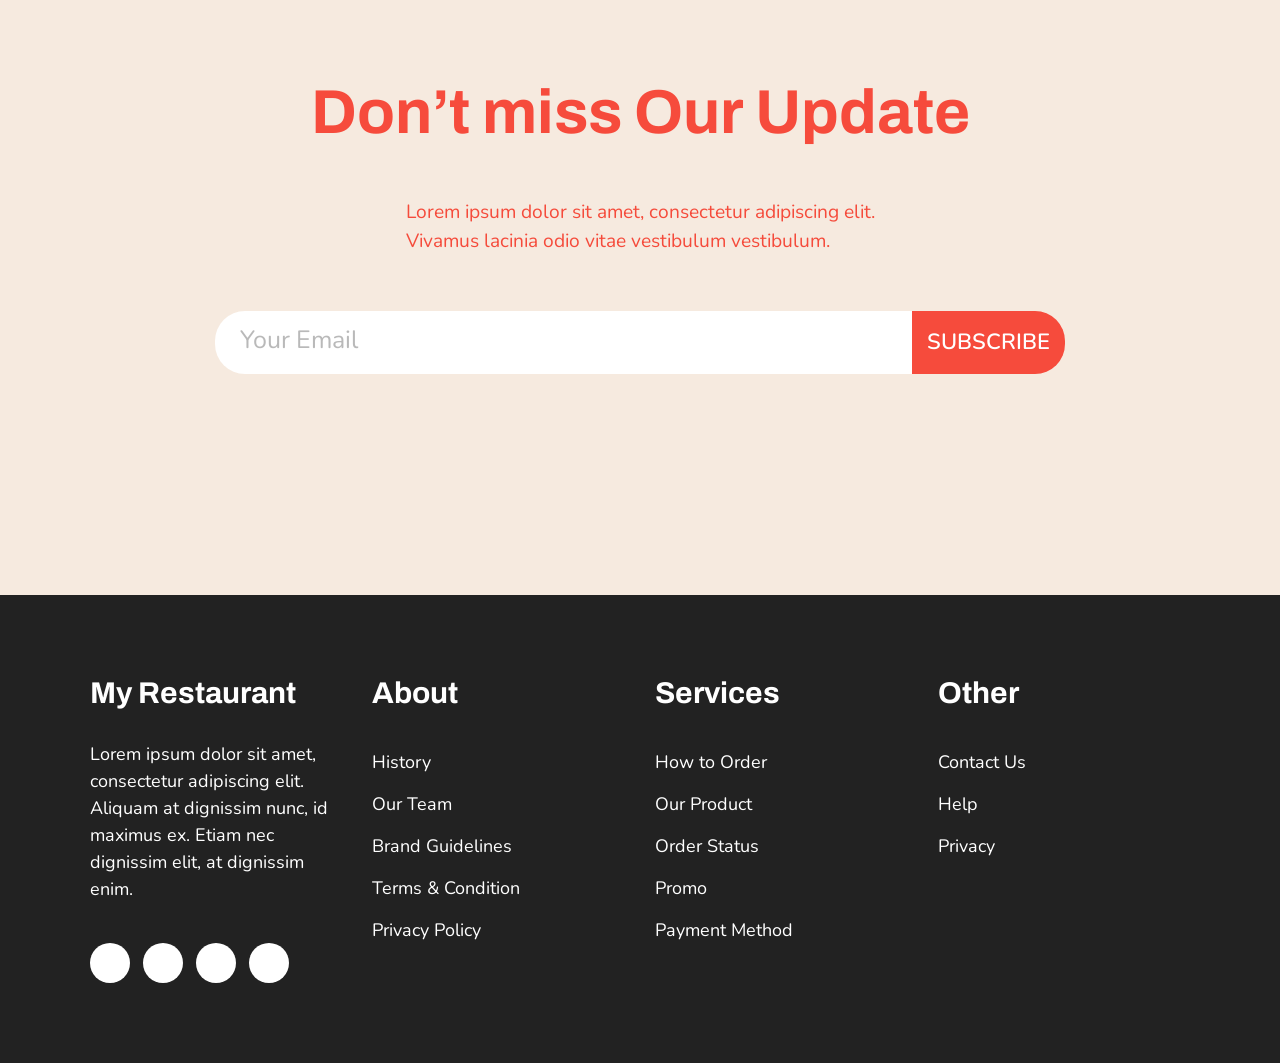
==== commit 680ef964: "navbar updated" ====
--- a/index.html
+++ b/index.html
@@ -81,7 +81,7 @@
               <span class="navbar-toggler-icon"></span>
             </button>
             <div class="collapse navbar-collapse" id="navbarSupportedContent">
-              <ul class="navbar-nav ms-auto mb-3 mb-lg-0">
+              <ul class="navbar-nav ms-auto mb-2 mb-lg-0 ul-p">
                 <li class="nav-item">
                   <a
                     class="nav-link active"
--- a/style.css
+++ b/style.css
@@ -91,7 +91,7 @@
 }
 .b2text {
   /* font-size: clamp(3rem, 5vw, 5rem); */
-  font-size: 4rem;
+  font-size: clamp(3rem, 5vw, 5rem);
   color: #ffffff;
   font-weight: 700;
   font-family: "Archivo", sans-serif;
@@ -101,7 +101,7 @@
 .ptext {
   padding-top: 40px;
   padding-bottom: 40px;
-  font-size: 32px;
+  font-size: 25px;
   color: #ffffff;
   font-weight: 400;
   font-family: "Nunito";
@@ -1142,7 +1142,7 @@
 .header-area {
   background:
     linear-gradient(to left, rgba(0, 0, 0, 0.7), rgba(0, 0, 0, 0.7)),
-    url(img/promo.png) no-repeat center / cover;
+    url(img/banner.jpg) no-repeat center / cover;
   min-height: 500px;
   position: relative;
 }
@@ -1247,13 +1247,25 @@
   background-position: center;
 }
 .card1 {
-  background-image: url(img/b1.png);
+  background:
+    linear-gradient(to left, rgba(0, 0, 0, 0.7), rgba(0, 0, 0, 0.7)),
+    url(img/b1.png);
+  background-repeat: no-repeat;
+  background-size: cover;
 }
 .card2 {
-  background-image: url(img/b2.png);
+  background:
+    linear-gradient(to left, rgba(0, 0, 0, 0.7), rgba(0, 0, 0, 0.7)),
+    url(img/b1.png);
+  background-repeat: no-repeat;
+  background-size: cover;
 }
 .card3 {
-  background-image: url(img/b3.png);
+  background:
+    linear-gradient(to left, rgba(0, 0, 0, 0.7), rgba(0, 0, 0, 0.7)),
+    url(img/b1.png);
+  background-repeat: no-repeat;
+  background-size: cover;
 }
 /* TEXT */
 .offer-card .content {
--- a/mediaquery.css
+++ b/mediaquery.css
@@ -7,7 +7,7 @@
     width: 100%;
     padding: 10px 0px;
     color: #ffffff;
-    font-weight: 700;
+    /* font-weight: 700; */
   }
   .header-area .logo img {
     height: 32px;
@@ -169,6 +169,9 @@
 }
 
 @media (max-width: 800px) {
+  .ul-p {
+    padding: 20px 0px;
+  }
   .header-area {
     padding: 0px;
   }
@@ -179,7 +182,7 @@
     min-width: 100%;
     /* color: #f64b3c; */
     color: #ffffff;
-    font-weight: 700;
+    /* font-weight: 700; */
   }
   .header-area .b2text {
     padding-top: 35px;
